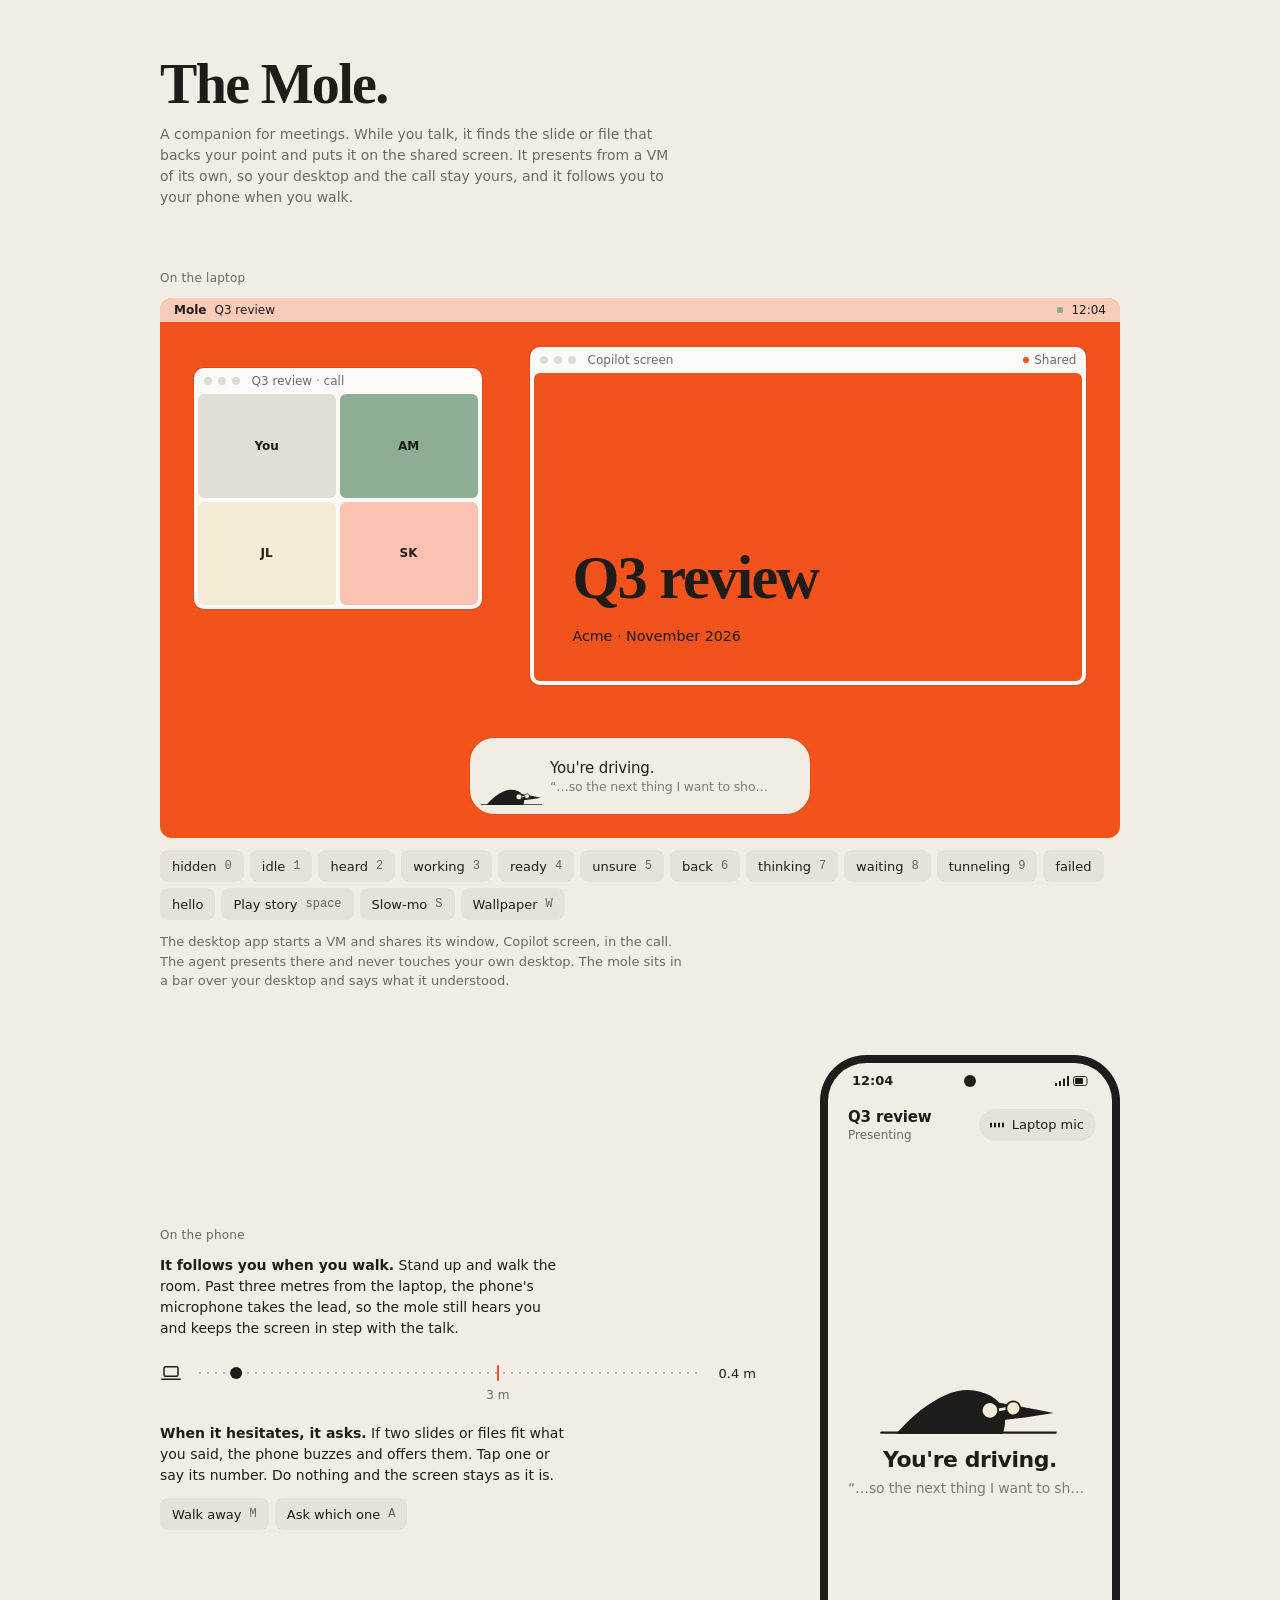
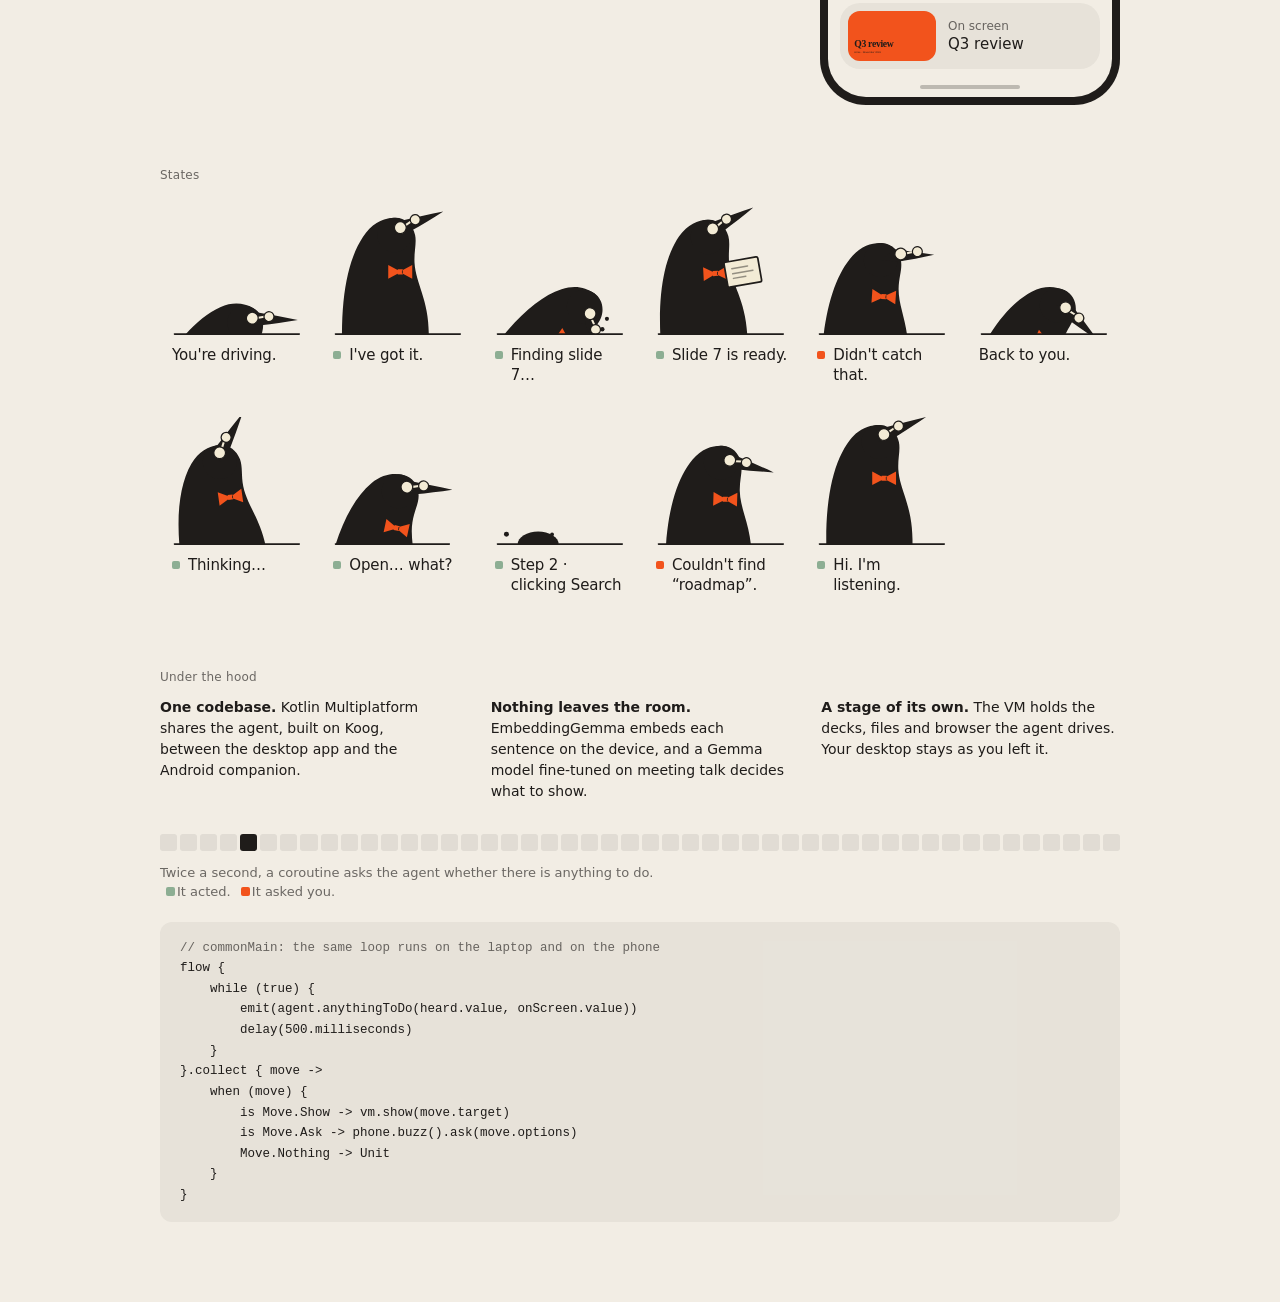
==== mole/index.html @ c8b136fa "Use the mole's own stylesheet from mole.zip unchanged" ====
<!doctype html>
<meta charset="utf-8">
<meta name="viewport" content="width=device-width">
<title>The Mole</title>
<link rel="stylesheet" href="mole.css">
<style>
  :root {
    --ink-lch: 0.229 0.006 56.1; /* --ink from mole.css, for translucent ink */
    --card: oklch(0.985 0.005 82.4);
    --hair: oklch(var(--ink-lch) / .1);
    --fill: oklch(var(--ink-lch) / .05);
    --muted: oklch(var(--ink-lch) / .64);
    --dust: oklch(0.9 0.013 82.4);
    --ember-tint: oklch(0.86 0.07 37.3);
    --sage-tint: oklch(0.917 0.015 136.1);
    --ease-in-out: cubic-bezier(0.77, 0, 0.175, 1);
    --ease-drawer: cubic-bezier(0.32, 0.72, 0, 1);
    --sans: -apple-system, system-ui, sans-serif;
    --serif: ui-serif, "New York", Georgia, serif;
  }
  body { margin: 0; background: var(--paper); color: var(--ink); font: 14px/1.5 var(--sans); -webkit-font-smoothing: antialiased; }
  main { max-width: 960px; margin: 0 auto; padding: 56px 32px 80px; display: grid; gap: 64px; }
  main > * { min-width: 0; }
  h1 { font: 600 56px/1 var(--serif); letter-spacing: -0.03em; margin: 0 0 12px; }
  header p { margin: 0; max-width: 58ch; color: var(--muted); text-wrap: pretty; }
  h2 { font: 500 12px/1 var(--sans); letter-spacing: .02em; color: var(--muted); margin: 0 0 14px; }
  p { text-wrap: pretty; }
  .note { margin: 12px 0 0; max-width: 64ch; font-size: 13px; color: var(--muted); }
  .tnum { font-variant-numeric: tabular-nums; }

  /* -- the laptop ---------------------------------------------------------------------------------------------- */

  .screen { position: relative; aspect-ratio: 16 / 9; border-radius: 12px; overflow: hidden; transition: background-color .3s ease; }
  .screen[data-wall="0"] { background-color: var(--ember); }
  .screen[data-wall="1"] { background-color: var(--ink); }
  .screen[data-wall="2"] { background-color: oklch(1 0 0); box-shadow: inset 0 0 0 1px var(--hair); }
  .screen[data-wall="3"] { background-color: var(--sage-tint); }
  .screen .mole-bar { position: absolute; left: 50%; bottom: 24px; translate: -50% 0; }

  .menubar { position: absolute; inset: 0 0 auto; height: 24px; padding: 0 14px; display: flex; align-items: center; gap: 8px; background: oklch(0.985 0.005 82.4 / .72); font: 500 12px/1 var(--sans); }
  .menubar b { font-weight: 600; }
  .menubar .listening { margin-left: auto; width: 6px; height: 6px; border-radius: 1.5px; background: var(--sage); }

  .win { position: absolute; background: var(--card); border-radius: 10px; overflow: hidden; box-shadow: 0 0 0 1px var(--hair); }
  .win-bar { height: 26px; display: flex; align-items: center; gap: 6px; padding: 0 10px; font: 500 12px/1 var(--sans); color: var(--muted); }
  .win-bar > i { width: 8px; height: 8px; border-radius: 50%; background: oklch(var(--ink-lch) / .14); }
  .win-bar span { margin-left: 6px; }
  .win-bar em { margin-left: auto; font-style: normal; display: inline-flex; align-items: center; gap: 5px; }
  .win-bar em::before { content: ""; width: 6px; height: 6px; border-radius: 50%; background: var(--ember); }
  .call { left: 3.5%; top: 13%; width: 30%; }
  .vm { right: 3.5%; top: 9%; width: 58%; }
  .tiles { display: grid; grid-template-columns: 1fr 1fr; gap: 4px; padding: 0 4px 4px; }
  .tiles span { aspect-ratio: 4 / 3; border-radius: 6px; display: grid; place-items: center; font: 600 12px/1 var(--sans); }
  .tiles span:nth-child(1) { background: var(--dust); }
  .tiles span:nth-child(2) { background: var(--sage); }
  .tiles span:nth-child(3) { background: var(--lens); }
  .tiles span:nth-child(4) { background: var(--ember-tint); }
  .stage { display: grid; margin: 0 4px 4px; border-radius: 6px; overflow: hidden; }

  .controls { display: flex; flex-wrap: wrap; gap: 6px; margin-top: 12px; }
  .controls button { font: 500 13px/1 var(--sans); color: var(--ink); background: var(--fill); border: 0; border-radius: 8px; height: 32px; padding: 0 12px; display: inline-flex; align-items: center; gap: 8px; cursor: pointer; transition: background-color .15s ease, color .15s ease, scale .16s var(--ease-out); }
  .controls button[aria-pressed=true] { background: var(--ink); color: var(--paper); }
  .controls button:active { scale: .97; }
  kbd { font: 500 12px/1 ui-monospace, monospace; opacity: .64; }

  /* -- slides: drawn in container units, so one markup serves the stage and every thumbnail ---------------------- */

  .slide { container-type: inline-size; position: relative; aspect-ratio: 16 / 9; overflow: hidden; background: var(--card); color: var(--ink); grid-area: 1 / 1; transition: opacity calc(200ms * var(--slow)) ease; }
  @starting-style { .slide { opacity: 0; } }
  .slide > * { position: absolute; margin: 0; }
  .slide b { left: 7cqw; top: 15cqw; width: 46cqw; font: 600 5.6cqw/1.08 var(--serif); letter-spacing: -0.03em; }
  .slide small { left: 7cqw; top: 7cqw; font: 500 2.4cqw/1 var(--sans); color: var(--muted); }
  .slide span { left: 7cqw; bottom: 7cqw; font: 500 2.6cqw/1 var(--sans); opacity: .75; }

  .slide[data-slide=cover] { background: var(--ember); }
  .slide[data-slide=cover] span { opacity: 1; }
  .slide[data-slide=cover] b { top: auto; bottom: 13cqw; width: auto; font-size: 11cqw; }
  .bars { right: 7cqw; bottom: 9cqw; width: 34cqw; height: 34cqw; display: flex; align-items: flex-end; gap: 2cqw; }
  .bars i { flex: 1; border-radius: .6cqw .6cqw 0 0; background: var(--ink); }
  .bars i:nth-child(1) { height: 30%; } .bars i:nth-child(2) { height: 42%; } .bars i:nth-child(3) { height: 55%; } .bars i:nth-child(4) { height: 72%; }
  .bars i:nth-child(5) { height: 100%; background: var(--ember); }
  .slide[data-slide=video] { background: var(--ink); color: var(--card); }
  .play { left: 50%; top: 46%; translate: -50% -50%; width: 13cqw; aspect-ratio: 1; border-radius: 50%; background: var(--card); }
  .play::after { content: ""; position: absolute; inset: 32% 28% 32% 38%; background: var(--ink); clip-path: polygon(0 0, 100% 50%, 0 100%); }
  .slide[data-slide=recap] { background: var(--sage-tint); }
  .notes { right: 8cqw; top: 13cqw; width: 37cqw; height: 32cqw; }
  .notes i { position: absolute; width: 17cqw; aspect-ratio: 1; border-radius: .8cqw; }
  .notes i:nth-child(1) { left: 0; top: 5cqw; rotate: -6deg; background: var(--lens); }
  .notes i:nth-child(2) { left: 11cqw; top: 0; rotate: 4deg; background: var(--ember-tint); }
  .notes i:nth-child(3) { left: 20cqw; top: 11cqw; rotate: -2deg; background: var(--card); }
  .slide[data-slide=pdf] { background: var(--dust); }
  .page { left: 50%; top: 8cqw; width: 30cqw; height: 52cqw; translate: -50% 0; border-radius: .6cqw; background:
    linear-gradient(var(--ink) 0 0) 4cqw 5cqw / 13cqw 1.6cqw no-repeat,
    repeating-linear-gradient(oklch(var(--ink-lch) / .18) 0 .8cqw, transparent 0 3cqw) 4cqw 11cqw / 22cqw 38cqw no-repeat,
    var(--card); }
  .photos { inset: 7cqw; display: grid; grid-template-columns: 2fr 1fr; grid-template-rows: 1fr 1fr; gap: 1.6cqw; }
  .photos i { border-radius: 1cqw; }
  .photos i:nth-child(1) { grid-row: span 2; background: var(--sage); }
  .photos i:nth-child(2) { background: var(--ember-tint); }
  .photos i:nth-child(3) { background: var(--lens); }

  /* -- the phone ----------------------------------------------------------------------------------------------- */

  .pocket { display: grid; grid-template-columns: 1fr 300px; gap: 64px; align-items: center; }
  .copy p { margin: 0; max-width: 46ch; }
  .copy b { font-weight: 600; }

  .range { display: grid; grid-template-columns: auto 1fr 5ch; align-items: center; gap: 14px; margin: 20px 0 36px; }
  .range svg { width: 22px; height: 16px; }
  .track { position: relative; height: 28px; background: radial-gradient(circle, oklch(var(--ink-lch) / .28) 1px, transparent 1.5px) 0 50% / 8px 8px repeat-x; }
  .edge { position: absolute; left: 60%; top: 6px; bottom: 6px; width: 2px; border-radius: 1px; background: var(--ember); }
  .edge::after { content: "3 m"; position: absolute; top: 100%; left: 50%; translate: -50% 8px; font: 500 12px/1 var(--sans); color: var(--muted); white-space: nowrap; }
  .walker { position: absolute; inset: 0; transform: translateX(calc(var(--d) * 100%)); transition: transform calc(1400ms * var(--slow)) var(--ease-in-out); }
  .walker i { position: absolute; left: 0; top: 50%; width: 12px; height: 12px; translate: -50% -50%; border-radius: 50%; background: var(--ink); }
  .range output { font: 500 13px/1 var(--sans); font-variant-numeric: tabular-nums; text-align: right; }

  .handset { position: relative; justify-self: center; }
  .phone { position: relative; width: 300px; aspect-ratio: 9 / 19.5; box-sizing: border-box; padding: 8px; border-radius: 46px; background: var(--ink); }
  .screen-in { position: relative; height: 100%; border-radius: 38px; overflow: hidden; background: var(--paper); display: flex; flex-direction: column; }
  .buzz { position: absolute; top: 34%; width: 12px; height: 44px; opacity: 0; pointer-events: none; }
  .buzz::before, .buzz::after { content: ""; position: absolute; border: 2px solid transparent; border-radius: 50%; }
  .buzz::before { inset: 0; } .buzz::after { inset: 9px 0 9px 5px; }
  .buzz.l { left: -28px; } .buzz.l::before, .buzz.l::after { border-left-color: var(--ink); }
  .buzz.r { right: -28px; } .buzz.r::before, .buzz.r::after { border-right-color: var(--ink); }
  .buzz.r::after { inset: 9px 5px 9px 0; }

  .status { flex: none; height: 36px; padding: 0 24px; display: flex; align-items: center; justify-content: space-between; font: 600 13px/1 var(--sans); font-variant-numeric: tabular-nums; }
  .status .cam { position: absolute; left: 50%; top: 12px; width: 12px; height: 12px; translate: -50% 0; border-radius: 50%; background: var(--ink); }
  .status svg { width: 34px; height: 12px; fill: currentColor; }
  .top { flex: none; display: flex; align-items: center; justify-content: space-between; gap: 12px; padding: 8px 16px 8px 20px; }
  .top b { display: block; font: 600 15px/20px var(--sans); letter-spacing: -0.01em; }
  .top small { display: block; font-size: 12px; line-height: 16px; color: var(--muted); }
  .mic { display: flex; align-items: center; gap: 8px; height: 32px; padding: 0 12px 0 11px; border-radius: 16px; background: var(--fill); font: 500 13px/1 var(--sans); transition: background-color calc(200ms * var(--slow)) ease, color calc(200ms * var(--slow)) ease; }
  [data-mic=phone] .mic { background: var(--ink); color: var(--paper); }
  .wave { display: flex; align-items: center; gap: 2px; height: 12px; }
  .wave i { width: 2px; height: 100%; border-radius: 1px; background: currentColor; scale: 1 .4; animation: wave calc(900ms * var(--slow)) ease-in-out infinite alternate; }
  .wave i:nth-child(2) { animation-delay: calc(-300ms * var(--slow)); } .wave i:nth-child(3) { animation-delay: calc(-600ms * var(--slow)); } .wave i:nth-child(4) { animation-delay: calc(-150ms * var(--slow)); }
  @keyframes wave { to { scale: 1 1; } }
  .src { display: grid; }
  .src span { grid-area: 1 / 1; transition: opacity calc(200ms * var(--slow)) ease, filter calc(200ms * var(--slow)) ease, translate calc(220ms * var(--slow)) var(--ease-out); }
  [data-mic=laptop] [data-src=phone], [data-mic=phone] [data-src=laptop] { opacity: 0; filter: blur(2px); translate: 0 4px; }

  .phone .mole-bar { flex: 1; width: auto; height: auto; padding: 0 20px; flex-direction: column; justify-content: center; gap: 12px; background: none; box-shadow: none; border-radius: 0; transition: transform calc(220ms * var(--slow)) var(--ease-out); }
  .phone[data-asking] .mole-bar { transform: translateY(-90px); transition-duration: calc(420ms * var(--slow)); transition-timing-function: var(--ease-drawer); }
  .phone .mole-fig { align-self: center; width: 184px; height: 179px; margin: 0; }
  .phone .mole-text { flex: none; width: 100%; text-align: center; }
  .phone .mole-dot { display: none; }
  .phone .mole-text .mole-words { padding: 0; --wx: 0px; --wy: 0px; }
  .phone .mole-title { font: 600 22px/28px var(--sans); letter-spacing: -0.02em; }
  .phone .mole-heard { height: 20px; margin-top: 4px; font-size: 14px; line-height: 20px; }

  .now { flex: none; display: grid; grid-template-columns: 88px 1fr; gap: 12px; align-items: center; margin: 0 12px 28px; padding: 8px; border-radius: 20px; background: var(--fill); }
  .now > div > small { display: block; font-size: 12px; line-height: 16px; color: var(--muted); }
  .now > div > b { display: block; font: 500 15px/20px var(--sans); white-space: nowrap; overflow: hidden; text-overflow: ellipsis; }
  .thumb { display: grid; border-radius: 12px; overflow: hidden; outline: 1px solid oklch(0 0 0 / .1); outline-offset: -1px; }
  .home { position: absolute; left: 50%; bottom: 8px; width: 100px; height: 4px; translate: -50% 0; border-radius: 2px; background: oklch(var(--ink-lch) / .25); z-index: 1; }

  .pick { position: absolute; left: 8px; right: 8px; bottom: 8px; padding: 16px 12px 12px; border-radius: 30px; background: var(--card); box-shadow: 0 0 0 1px var(--hair); transform: translateY(calc(100% + 16px)); visibility: hidden; transition: transform calc(220ms * var(--slow)) var(--ease-out), visibility 0s calc(220ms * var(--slow)); }
  .pick[data-open] { transform: none; visibility: visible; transition: transform calc(420ms * var(--slow)) var(--ease-drawer), visibility 0s; }
  .pick > small { display: block; margin: 0 8px 8px; font-size: 13px; line-height: 18px; color: var(--muted); }
  .pick ol { list-style: none; margin: 0; padding: 0; display: grid; gap: 2px; }
  .pick li { opacity: 0; translate: 0 6px; transition: opacity calc(200ms * var(--slow)) ease, translate calc(260ms * var(--slow)) var(--ease-out); }
  .pick[data-open] li { opacity: 1; translate: none; transition-delay: calc((90ms + var(--i) * 45ms) * var(--slow)); }
  .pick button { all: unset; box-sizing: border-box; width: 100%; cursor: pointer; border-radius: 16px; transition: background-color calc(150ms * var(--slow)) ease, scale calc(160ms * var(--slow)) var(--ease-out); }
  .pick li button { display: grid; grid-template-columns: 22px 56px minmax(0, 1fr); align-items: center; gap: 10px; padding: 8px; }
  .pick li button > span > * { white-space: nowrap; overflow: hidden; text-overflow: ellipsis; }
  .pick button:active, .pick button[data-picked] { scale: .97; background: oklch(var(--ink-lch) / .07); }
  .pick button:focus-visible { outline: 2px solid var(--ink); outline-offset: -2px; }
  .pick .thumb { border-radius: 6px; }
  .pick li button > span > b { display: block; font: 500 15px/20px var(--sans); }
  .pick em { display: block; font-style: normal; font-size: 12.5px; line-height: 16px; color: var(--muted); }
  .key { width: 22px; height: 22px; border-radius: 6px; display: grid; place-items: center; background: var(--fill); font: 500 12px/1 ui-monospace, monospace; color: var(--muted); }
  .pick .skip { height: 44px; margin-top: 4px; text-align: center; font: 500 14px/44px var(--sans); color: var(--muted); }

  /* -- states and the loop ------------------------------------------------------------------------------------- */

  .sheet { display: grid; grid-template-columns: repeat(auto-fill, minmax(150px, 1fr)); gap: 8px; }
  .sheet button { all: unset; display: grid; padding: 12px; border-radius: 12px; cursor: pointer; transition: background-color .15s ease; }
  .sheet button:focus-visible, .controls button:focus-visible { outline: 2px solid var(--ink); outline-offset: 2px; }
  .sheet .mole-bar { width: auto; height: auto; padding: 0; flex-direction: column; align-items: stretch; gap: 10px; background: none; box-shadow: none; border-radius: 0; }
  .sheet .mole-fig { align-self: flex-start; width: 132px; height: 128px; margin: 0; }
  .sheet .mole-heard { display: none; }
  .sheet .mole-title > span { white-space: normal; }
  .sheet .mole-text .mole-words { --wy: 0px; }
  .sheet .mole-text .mole-dot { translate: none; }

  .hood { display: grid; grid-template-columns: repeat(auto-fit, minmax(220px, 1fr)); gap: 24px 32px; }
  .hood p { margin: 0; }
  .hood b { font-weight: 600; }
  .ticks { display: grid; grid-template-columns: repeat(48, 1fr); gap: 3px; margin-top: 32px; }
  .ticks i, .sw { aspect-ratio: 1; border-radius: 3px; background: oklch(var(--ink-lch) / .08); transition: background-color calc(200ms * var(--slow)) ease; }
  .legend { white-space: nowrap; }
  .sw { display: inline-block; width: 9px; margin: 0 2px 0 6px; border-radius: 2px; }
  .ticks [data-did=acted], .sw[data-did=acted] { background: var(--sage); }
  .ticks [data-did=asked], .sw[data-did=asked] { background: var(--ember); }
  .ticks [data-now] { background: var(--ink); }
  pre { margin: 20px 0 0; padding: 16px 20px; border-radius: 12px; background: var(--fill); font: 12.5px/1.65 ui-monospace, "SF Mono", Menlo, monospace; overflow-x: auto; }
  pre .c { color: var(--muted); }

  @media (hover: hover) and (pointer: fine) {
    .controls button:hover:not([aria-pressed=true]) { background: oklch(var(--ink-lch) / .09); }
    .sheet button:hover, .pick button:hover { background: oklch(var(--ink-lch) / .04); }
  }
  @media (max-width: 760px) {
    .pocket { grid-template-columns: 1fr; gap: 40px; }
    .screen { aspect-ratio: 4 / 5; }
    .call { display: none; }
    .vm { left: 4%; right: 4%; top: 12%; width: auto; }
    .screen .mole-bar { max-width: calc(100% - 24px); }
  }
  @media (prefers-reduced-motion: reduce) {
    .wave i { animation: none; }
    .walker, .pick li, .src span { transition-property: opacity; }
    .pick { transition-property: visibility; }
  }
</style>

<main>
  <header>
    <h1>The Mole.</h1>
    <p>A companion for meetings. While you talk, it finds the slide or file that backs your point and puts it on the shared screen. It presents from a VM of its own, so your desktop and the call stay yours, and it follows you to your phone when you walk.</p>
  </header>

  <section>
    <h2>On the laptop</h2>
    <div class="screen" data-wall="0">
      <div class="menubar"><b>Mole</b><span>Q3 review</span><i class="listening"></i><span class="tnum">12:04</span></div>
      <div class="win call">
        <div class="win-bar"><i></i><i></i><i></i><span>Q3 review · call</span></div>
        <div class="tiles"><span>You</span><span>AM</span><span>JL</span><span>SK</span></div>
      </div>
      <div class="win vm">
        <div class="win-bar"><i></i><i></i><i></i><span>Copilot screen</span><em>Shared</em></div>
        <div class="stage" id="stage"></div>
      </div>
      <div id="live"></div>
    </div>
    <div class="controls" id="controls"></div>
    <p class="note">The desktop app starts a VM and shares its window, Copilot screen, in the call. The agent presents there and never touches your own desktop. The mole sits in a bar over your desktop and says what it understood.</p>
  </section>

  <section class="pocket">
    <div class="copy">
      <h2>On the phone</h2>
      <p><b>It follows you when you walk.</b> Stand up and walk the room. Past three metres from the laptop, the phone's microphone takes the lead, so the mole still hears you and keeps the screen in step with the talk.</p>
      <div class="range" id="range" style="--d: .08">
        <svg viewBox="0 0 22 16" fill="none" stroke="currentColor" stroke-width="1.5" stroke-linejoin="round" stroke-linecap="round" aria-hidden="true"><rect x="4" y="1.75" width="14" height="9.5" rx="1.5"/><path d="M1.75 14.25h18.5"/></svg>
        <div class="track" aria-hidden="true"><i class="edge"></i><div class="walker"><i></i></div></div>
        <output id="dist">0.4 m</output>
      </div>
      <p><b>When it hesitates, it asks.</b> If two slides or files fit what you said, the phone buzzes and offers them. Tap one or say its number. Do nothing and the screen stays as it is.</p>
      <div class="controls" id="pocketControls"></div>
    </div>

    <div class="handset">
      <i class="buzz l"></i><i class="buzz r"></i>
      <div class="phone" id="phone" data-mic="laptop">
        <div class="screen-in">
          <div class="status"><span>12:04</span><i class="cam"></i><svg viewBox="0 0 34 12" aria-hidden="true"><path d="M1 11h2V8H1zM5 11h2V6H5zM9 11h2V3.5H9zM13 11h2V1h-2z"/><rect x="19.5" y="1.5" width="13.5" height="9" rx="2.25" fill="none" stroke="currentColor"/><rect x="21" y="3" width="8" height="6" rx="1"/></svg></div>
          <div class="top">
            <div><b>Q3 review</b><small>Presenting</small></div>
            <div class="mic"><i class="wave"><i></i><i></i><i></i><i></i></i><span class="src"><span data-src="laptop">Laptop mic</span><span data-src="phone">Phone mic</span></span></div>
          </div>
          <div id="pocketMole"></div>
          <div class="now"><div class="thumb" id="nowThumb"></div><div><small>On screen</small><b id="nowName"></b></div></div>
          <div class="pick" id="pick" role="group" aria-labelledby="pickHint" inert>
            <small id="pickHint">Tap one or say its number.</small>
            <ol id="pickList"></ol>
            <button class="skip" id="skip">Keep this screen</button>
          </div>
          <i class="home"></i>
        </div>
      </div>
    </div>
  </section>

  <section>
    <h2>States</h2>
    <div class="sheet" id="sheet"></div>
  </section>

  <section>
    <h2>Under the hood</h2>
    <div class="hood">
      <p><b>One codebase.</b> Kotlin Multiplatform shares the agent, built on Koog, between the desktop app and the Android companion.</p>
      <p><b>Nothing leaves the room.</b> EmbeddingGemma embeds each sentence on the device, and a Gemma model fine-tuned on meeting talk decides what to show.</p>
      <p><b>A stage of its own.</b> The VM holds the decks, files and browser the agent drives. Your desktop stays as you left it.</p>
    </div>
    <div class="ticks" id="ticks" aria-hidden="true"></div>
    <p class="note">Twice a second, a coroutine asks the agent whether there is anything to do. <span class="legend"><i class="sw" data-did="acted"></i>It acted.</span> <span class="legend"><i class="sw" data-did="asked"></i>It asked you.</span></p>
    <pre><code><span class="c">// commonMain: the same loop runs on the laptop and on the phone</span>
flow {
    while (true) {
        emit(agent.anythingToDo(heard.value, onScreen.value))
        delay(500.milliseconds)
    }
}.collect { move ->
    when (move) {
        is Move.Show -> vm.show(move.target)
        is Move.Ask -> phone.buzz().ask(move.options)
        Move.Nothing -> Unit
    }
}</code></pre>
  </section>
</main>

<script src="mole.js"></script>
<script>
  const LINE = "so let's look at the market size";
  const SAMPLES = {
    idle: { heard: "" },
    heard: { title: "I've got it.", heard: LINE },
    working: { title: "Finding slide 7…", heard: LINE },
    ready: { title: "Slide 7 is ready.", heard: LINE },
    unsure: { heard: "open the, um, thing from the offsite" },
    back: { heard: "" },
    thinking: { title: "Thinking…", heard: "show them how the warehouse robot picks" },
    waiting: { title: "Open… what?", heard: "open up, um", timeout: 8000 },
    tunneling: { title: "Step 2 · clicking Search", heard: "search robot grippers on youtube" },
    failed: { title: "Couldn't find “roadmap”.", heard: "pull up the roadmap" },
    hello: { title: "Hi. I'm listening.", heard: "" },
  };
  const KEYS = ["hidden", ...Object.keys(SAMPLES)];
  const SLIDES = {
    cover: { name: "Q3 review", where: "Q3 review · slide 1", html: "<b>Q3 review</b><span>Acme · November 2026</span>" },
    market: { name: "Market size", where: "Q3 review · slide 7", html: "<small>07</small><b>A €4.2B market, growing 18% a year.</b><i class=bars><i></i><i></i><i></i><i></i><i></i></i>" },
    video: { name: "Robot grippers", where: "YouTube", html: "<i class=play></i><span>Robot grippers, in slow motion</span>" },
    recap: { name: "Offsite recap", where: "Q3 review · slide 12", html: "<small>12</small><b>Offsite recap</b><i class=notes><i></i><i></i><i></i></i>" },
    pdf: { name: "Offsite notes.pdf", where: "Documents", html: "<i class=page></i>" },
    photos: { name: "Team photos", where: "Offsite 2026 folder", html: "<i class=photos><i></i><i></i><i></i></i>" },
  };
  const OFFSITE = ["recap", "pdf", "photos"];
  const PICK_MS = 8000; // the phone keeps the choice open this long, then keeps the screen

  for (const [state, words] of Object.entries(SAMPLES)) {
    const pick = Object.assign(document.createElement("button"), { onclick: () => show(state) });
    pick.setAttribute("aria-label", `Show ${state} on the screen`);
    const bar = Mole.create(document.createElement("div"));
    bar.el.setAttribute("aria-hidden", "true");
    bar.set(state, words);
    pick.append(bar.el);
    sheet.append(pick);
  }

  const live = Mole.create(document.querySelector("#live"));
  // The phone mirrors the bar; only the bar announces, so screen readers hear each line once.
  const pocket = Mole.create(document.querySelector("#pocketMole"));
  pocket.el.removeAttribute("role");
  pocket.el.setAttribute("aria-hidden", "true");
  const screen = document.querySelector(".screen");
  const reduce = matchMedia("(prefers-reduced-motion: reduce)");
  let run = 0, slow = 1, pickTimer = 0;
  const wait = ms => new Promise(r => setTimeout(r, ms * slow));

  // The app on the phone never hides: when the bar dives away, the phone's mole goes back to listening.
  function set(state, words = {}) {
    live.set(state, words);
    pocket.set(state === "hidden" ? "idle" : state, state === "hidden" ? { heard: "" } : words);
  }

  function put(box, id) {
    const next = Object.assign(document.createElement("div"), { className: "slide", innerHTML: SLIDES[id].html });
    next.dataset.slide = id;
    const old = [...box.children];
    box.append(next);
    setTimeout(() => old.forEach(o => o.remove()), 200 * slow);
  }

  function onScreen(id) {
    put(stage, id);
    put(nowThumb, id);
    nowName.textContent = SLIDES[id].name;
  }

  function walk(far) {
    phone.dataset.mic = far ? "phone" : "laptop";
    range.style.setProperty("--d", far ? 0.84 : 0.08);
    dist.textContent = far ? "4.2 m" : "0.4 m";
    walkButton.setAttribute("aria-pressed", far);
  }

  function buzz() {
    if (navigator.userActivation?.hasBeenActive) navigator.vibrate?.([12, 60, 12]);
    if (!reduce.matches) {
      phone.animate(["none", "translateX(-1.5px)", "translateX(1.5px)", "translateX(-1px)", "translateX(1px)", "none"].map(transform => ({ transform })), { duration: 280 * slow });
    }
    for (const mark of document.querySelectorAll(".buzz")) {
      mark.animate([{ opacity: 0 }, { opacity: 1, offset: 0.25 }, { opacity: 0 }], { duration: 640 * slow, easing: "ease-out" });
    }
  }

  function ask(ids) {
    pickList.innerHTML = ids.map((id, i) =>
      `<li style="--i: ${i}"><button data-id="${id}"><span class="key">${i + 1}</span><span class="thumb"></span><span><b>${SLIDES[id].name}</b><em>${SLIDES[id].where}</em></span></button></li>`).join("");
    for (const b of pickList.querySelectorAll("button")) {
      put(b.querySelector(".thumb"), b.dataset.id);
      b.onclick = () => { run++; choose(b.dataset.id); };
    }
    pick.inert = false;
    pick.toggleAttribute("data-open", true);
    phone.toggleAttribute("data-asking", true);
    set("waiting", { title: "Which one?", timeout: PICK_MS });
    buzz();
    clearTimeout(pickTimer);
    pickTimer = setTimeout(() => choose(null), PICK_MS * slow);
  }

  function closePick() {
    clearTimeout(pickTimer);
    if (pick.contains(document.activeElement)) askButton.focus();
    pick.removeAttribute("data-open");
    phone.removeAttribute("data-asking");
    pick.inert = true;
  }

  function choose(id) {
    if (!pick.hasAttribute("data-open")) return;
    closePick();
    if (id) {
      onScreen(id);
      set("ready", { title: `${SLIDES[id].name} is up.` });
    } else set("back", { heard: "" });
  }
  skip.onclick = () => { run++; choose(null); };

  function show(state) {
    run++;
    closePick();
    set(state, SAMPLES[state]);
  }

  async function story() {
    const id = ++run;
    const step = async (fn, ms) => { if (id !== run) throw 0; fn(); await wait(ms); };
    const beat = (state, words, ms) => step(() => set(state, words), ms);
    const stream = async (state, text) => {
      const words = text.split(" ");
      for (let i = 1; i <= words.length; i++) await beat(state, { heard: words.slice(0, i).join(" ") }, 140);
    };
    try {
      await step(() => { closePick(); walk(false); onScreen("cover"); }, 0);
      await beat("idle", { heard: "" }, 500);
      await stream("idle", "okay so the next thing I want to show you is the market size");
      await beat("heard", { title: "I've got it." }, 1000);
      await beat("working", { title: "Finding slide 7…" }, 2200);
      await step(() => onScreen("market"), 0);
      await beat("ready", { title: "Slide 7 is ready." }, 1700);
      await beat("back", { heard: "" }, 1300);
      await beat("hidden", {}, 1500);
      await beat("idle", { heard: "" }, 400);
      await beat("thinking", { heard: "show them how the warehouse robot picks" }, 1400);
      await beat("tunneling", { title: "Step 1 · opening YouTube" }, 1500);
      await beat("tunneling", { title: "Step 2 · clicking Search" }, 1500);
      await step(() => onScreen("video"), 0);
      await beat("ready", { title: "It's on screen." }, 1500);
      await beat("back", { heard: "" }, 1300);
      await beat("hidden", {}, 1200);
      await step(() => walk(true), 1500);
      await beat("hello", { title: "On your phone now." }, 1800);
      await beat("idle", { heard: "" }, 400);
      await stream("idle", "and can you open the, um, thing from the offsite");
      await beat("thinking", {}, 1100);
      await step(() => ask(OFFSITE), 2200);
      await step(() => { pickList.querySelector("button").dataset.picked = ""; }, 450);
      await step(() => choose(OFFSITE[0]), 1800);
      await beat("back", { heard: "" }, 1300);
      await beat("hidden", {}, 1200);
      await step(() => walk(false), 0);
    } catch {}
  }

  function toggleSlow() {
    slow = slow === 1 ? 5 : 1;
    document.documentElement.style.setProperty("--slow", slow);
    Mole.speed = slow === 1 ? 1 : 0.2;
    slowButton.setAttribute("aria-pressed", slow > 1);
  }
  const nextWall = () => (screen.dataset.wall = (+screen.dataset.wall + 1) % 4);

  const button = (row, label, key, onclick) => {
    const b = Object.assign(document.createElement("button"), { onclick });
    b.append(label);
    if (key) b.append(Object.assign(document.createElement("kbd"), { textContent: key }));
    row.append(b);
    return b;
  };
  KEYS.forEach((state, i) => button(controls, state, i < 10 ? `${i}` : "", () => show(state)));
  button(controls, "Play story", "space", story);
  const slowButton = button(controls, "Slow-mo", "S", toggleSlow);
  button(controls, "Wallpaper", "W", nextWall);
  const walkButton = button(pocketControls, "Walk away", "M", () => { run++; walk(phone.dataset.mic === "laptop"); });
  const askButton = button(pocketControls, "Ask which one", "A", () => { run++; ask(OFFSITE); });

  addEventListener("keydown", e => {
    if (e.metaKey || e.ctrlKey || e.altKey) return;
    const open = pick.hasAttribute("data-open"), choice = pickList.querySelectorAll("button")[e.key - 1];
    if (open && choice) { run++; choose(choice.dataset.id); }
    else if (open && e.key === "Escape") { run++; choose(null); }
    else if (KEYS[e.key]) show(KEYS[e.key]);
    else if (e.key === " ") { e.preventDefault(); story(); }
    else if (e.key === "s") toggleSlow();
    else if (e.key === "w") nextWall();
    else if (e.key === "m") walkButton.click();
    else if (e.key === "a") askButton.click();
  });

  // The loop strip: a cursor sweeps the cells, and each cell keeps what the agent answered at that tick.
  for (let i = 0; i < 48; i++) ticks.append(document.createElement("i"));
  const ACTED = new Set(["heard", "working", "tunneling", "ready"]), ASKED = new Set(["waiting", "unsure"]);
  let tick = 0;
  (function loop() {
    const state = live.el.dataset.state, cell = ticks.children[tick++ % 48];
    ticks.querySelector("[data-now]")?.removeAttribute("data-now");
    cell.dataset.did = ACTED.has(state) ? "acted" : ASKED.has(state) ? "asked" : "";
    cell.dataset.now = "";
    setTimeout(loop, 500 * slow);
  })();

  set("idle", { heard: "" });
  onScreen("cover");
  story();
</script>
---- mole/mole.css ----
/* The Mole: a paper cut-out puppet in the overlay bar. mole.js moves the puppet through SVG transform attributes, which
   any CSS transform on its groups would override, so this file only colours it. */
:root {
  --paper: #f2ede4;
  --ink: #1f1c1a;
  --ember: #f2531c;
  --lens: #f3ebd5;
  --sage: #8dae93;
  --ease-out: cubic-bezier(0.23, 1, 0.32, 1);
  --slow: 1;
}

.mole-bar {
  display: flex;
  align-items: center;
  gap: 6px;
  width: 340px;
  height: 76px;
  box-sizing: border-box;
  padding: 0 22px 0 10px;
  border-radius: 24px;
  background: var(--paper);
  color: var(--ink);
  box-shadow: 0 0 0 1px rgb(31 28 26 / .1);
  font: 500 15px/20px -apple-system, BlinkMacSystemFont, "Inter", system-ui, sans-serif;
  letter-spacing: -0.01em;
  -webkit-font-smoothing: antialiased;
  transform-origin: 50% 100%;
  transition: opacity calc(180ms * var(--slow)) var(--ease-out), transform calc(260ms * var(--slow)) var(--ease-out);
}
.mole-bar[data-state=hidden] {
  opacity: 0;
  transform: translateY(10px) scale(.96);
  transition-delay: calc(180ms * var(--slow));
  pointer-events: none;
}

/* -- the puppet ------------------------------------------------------------------------------------------------ */

.mole-fig { flex: none; align-self: flex-end; width: 64px; height: 62px; margin-bottom: 9px; overflow: hidden; }
.mole-fig .m-ink { fill: var(--ink); }
.m-tie { fill: var(--ember); }
.m-lens { fill: var(--lens); stroke: var(--ink); stroke-width: 1.1; }
.m-bridge { stroke: var(--lens); stroke-width: 1.8; stroke-linecap: round; }
.m-ground { stroke: var(--ink); stroke-width: 1.4; stroke-linecap: round; }
.m-card rect { fill: var(--lens); stroke: var(--ink); stroke-width: 1.5; }
.m-card path { fill: none; stroke: var(--ink); stroke-width: 1.3; stroke-linecap: round; opacity: .45; }

/* -- the words ------------------------------------------------------------------------------------------------- */

.mole-text { position: relative; flex: 1; min-width: 0; }
.mole-dot {
  position: absolute;
  left: 0;
  top: 6px;
  width: 8px;
  height: 8px;
  border-radius: 2px;
  background: var(--sage);
  transition: opacity calc(160ms * var(--slow)) var(--ease-out), transform calc(220ms * var(--slow)) var(--ease-out),
    background-color calc(200ms * var(--slow)) ease, translate calc(260ms * var(--slow)) var(--ease-out);
}
[data-state=idle] .mole-dot, [data-state=back] .mole-dot { opacity: 0; transform: scale(.4); }
[data-state=unsure] .mole-dot, [data-state=failed] .mole-dot { background: var(--ember); }
[data-state=working] .mole-dot, [data-state=thinking] .mole-dot, [data-state=tunneling] .mole-dot { animation: mole-pulse calc(1s * var(--slow)) ease-in-out infinite; }
@keyframes mole-pulse { 50% { opacity: .35; } }

.mole-words {
  --wx: 0px;
  --wy: 0px;
  padding-left: 16px;
  transform: translate(var(--wx), var(--wy));
  transition: transform calc(260ms * var(--slow)) var(--ease-out);
}
[data-state=idle] .mole-words, [data-state=back] .mole-words { --wx: -16px; }
.mole-text[data-one-line] .mole-words { --wy: 8.5px; }
.mole-text[data-one-line] .mole-dot { translate: 0 8.5px; }

.mole-title { display: grid; }
.mole-title > span { grid-area: 1 / 1; white-space: nowrap; overflow: hidden; text-overflow: ellipsis; }
.mole-heard {
  height: 16px;
  margin-top: 1px;
  font-size: 12.5px;
  line-height: 16px;
  color: rgb(31 28 26 / .55);
  white-space: nowrap;
  overflow: hidden;
  text-overflow: ellipsis;
  transition: opacity calc(200ms * var(--slow)) var(--ease-out);
}
.mole-text[data-one-line] .mole-heard { opacity: 0; }
.mole-heard::before { content: "\201C"; }
.mole-heard::after { content: "\201D"; }

@media (prefers-reduced-motion: reduce) {
  .mole-bar, .mole-words, .mole-dot { transition-property: opacity !important; }
}
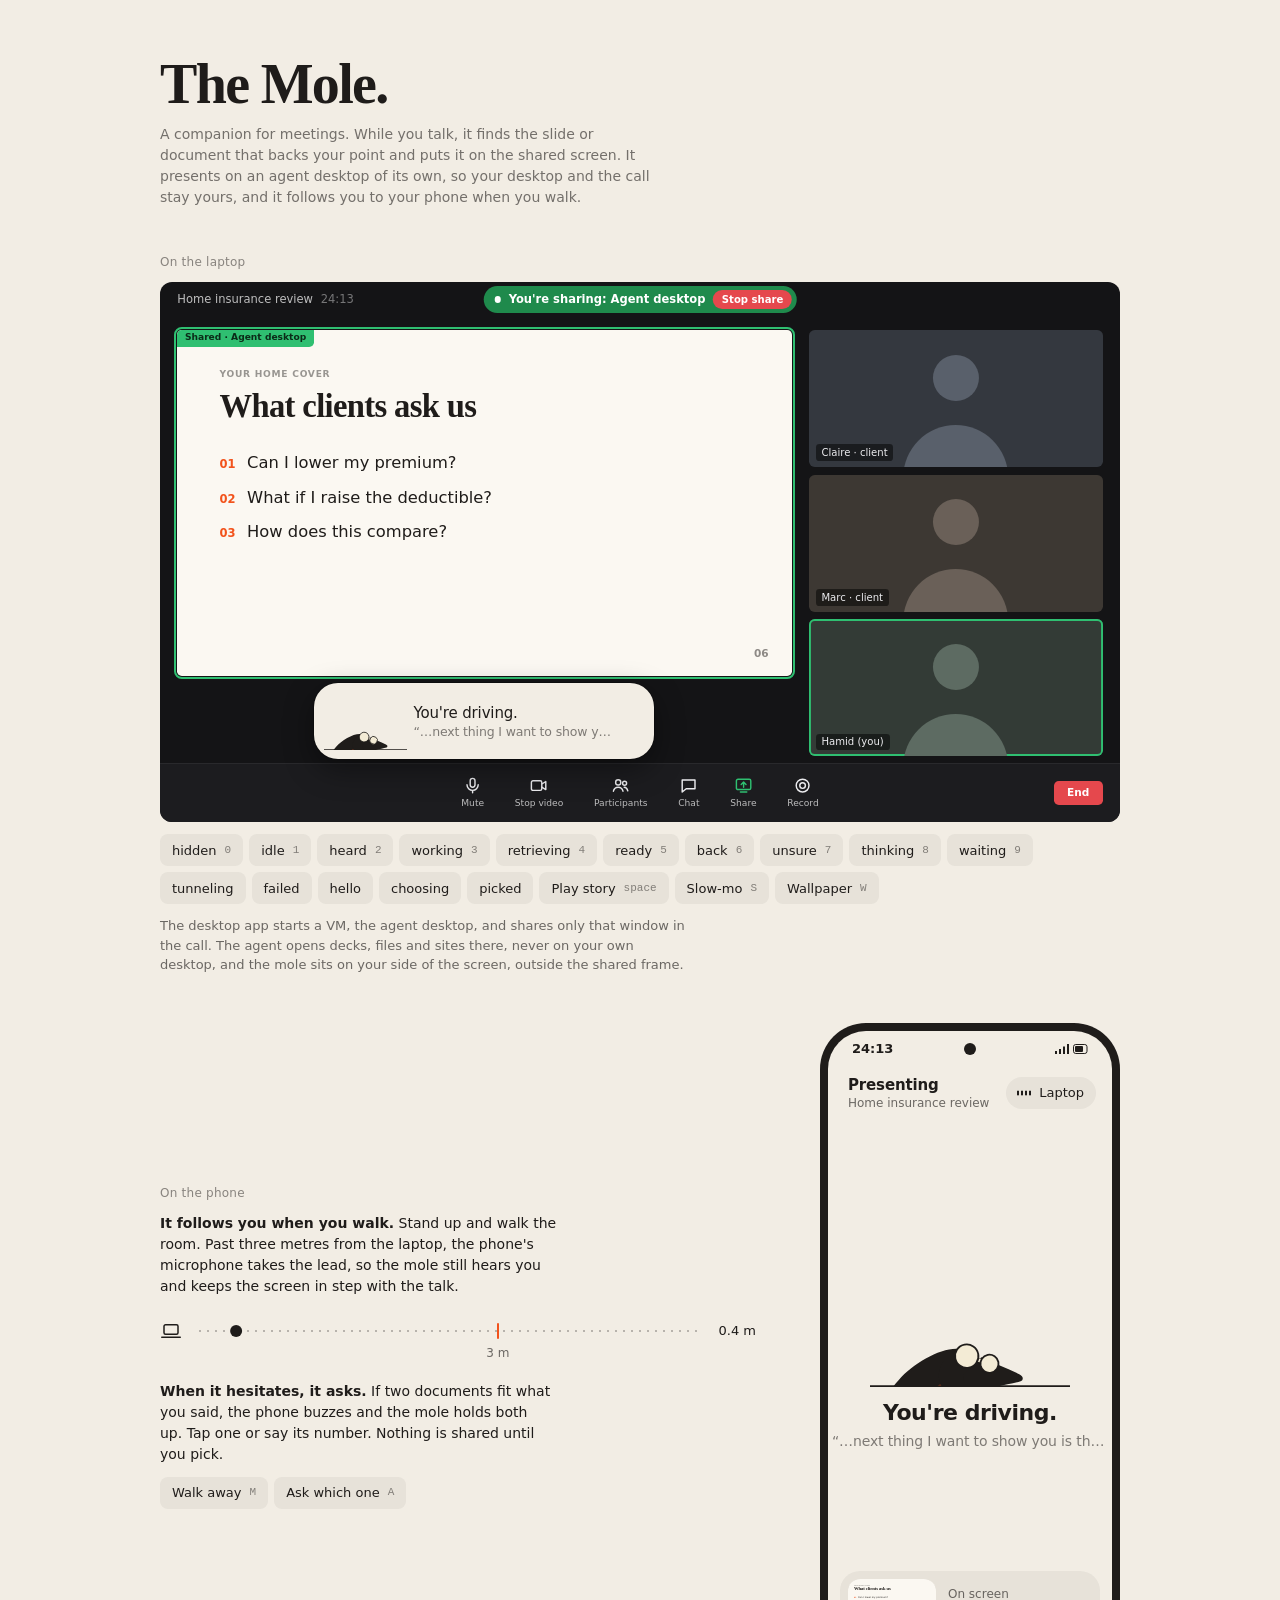
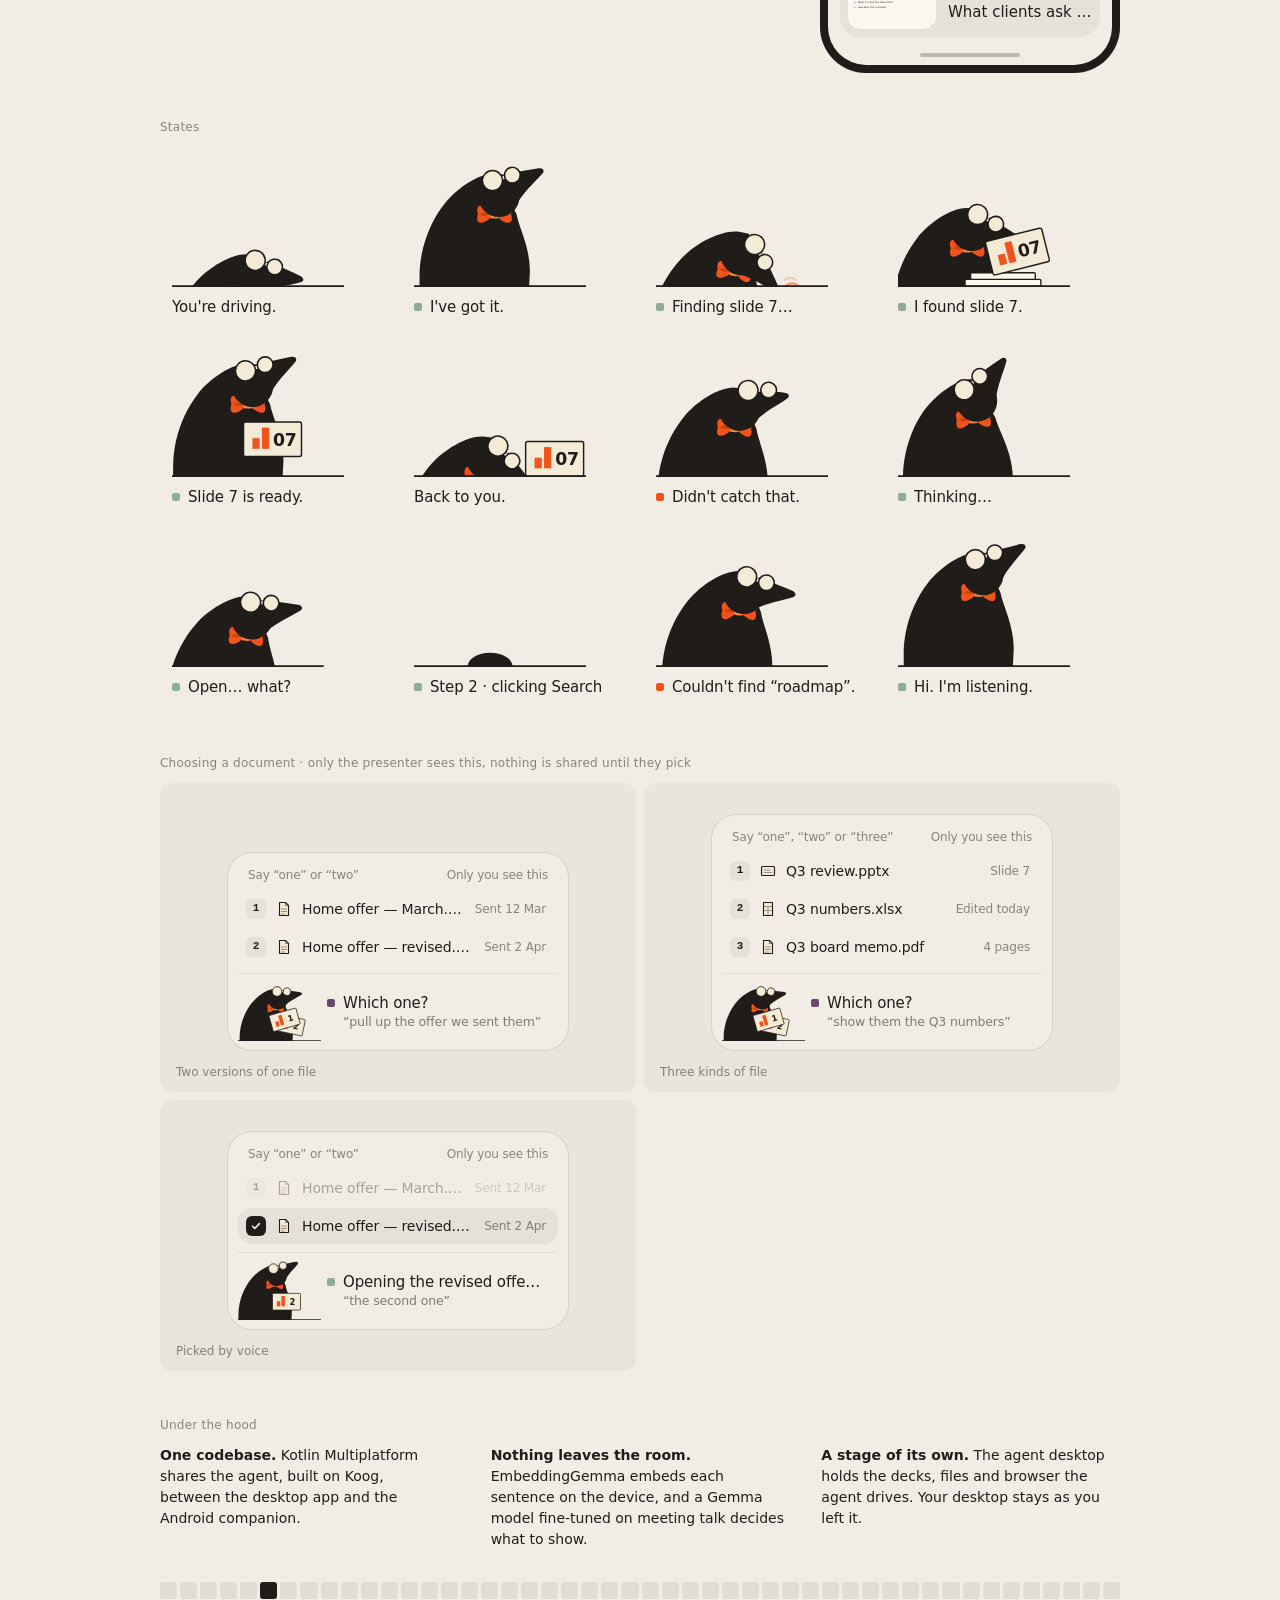
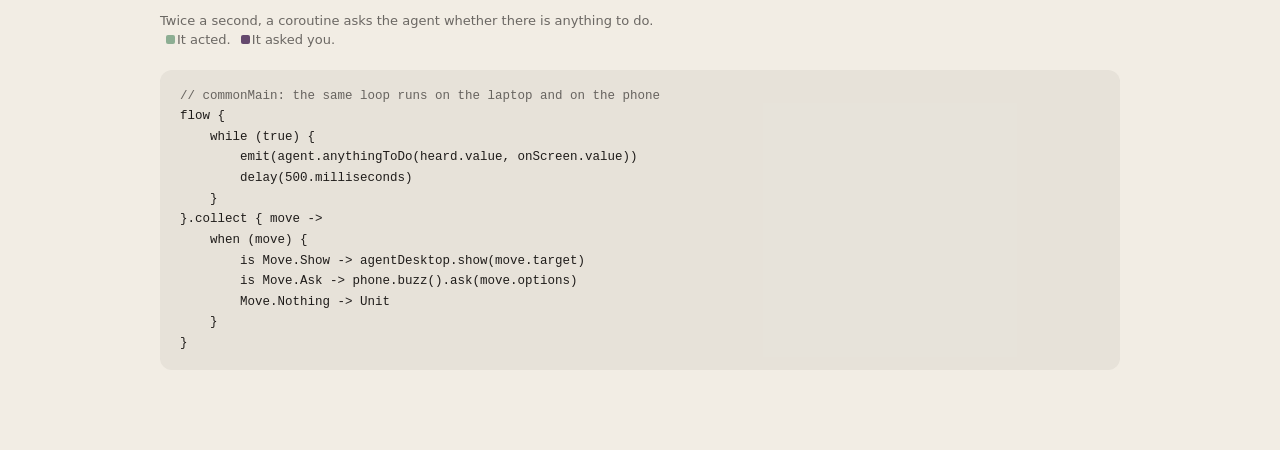
==== commit dfc05178: "Use the new mole designs from Downloads, slides deck included, and rebuild the phone companion on th" ====
--- a/mole/index.html
+++ b/mole/index.html
@@ -6,100 +6,93 @@
 <style>
   :root {
     --ink-lch: 0.229 0.006 56.1; /* --ink from mole.css, for translucent ink */
-    --card: oklch(0.985 0.005 82.4);
-    --hair: oklch(var(--ink-lch) / .1);
     --fill: oklch(var(--ink-lch) / .05);
     --muted: oklch(var(--ink-lch) / .64);
-    --dust: oklch(0.9 0.013 82.4);
-    --ember-tint: oklch(0.86 0.07 37.3);
-    --sage-tint: oklch(0.917 0.015 136.1);
     --ease-in-out: cubic-bezier(0.77, 0, 0.175, 1);
-    --ease-drawer: cubic-bezier(0.32, 0.72, 0, 1);
     --sans: -apple-system, system-ui, sans-serif;
-    --serif: ui-serif, "New York", Georgia, serif;
-  }
-  body { margin: 0; background: var(--paper); color: var(--ink); font: 14px/1.5 var(--sans); -webkit-font-smoothing: antialiased; }
-  main { max-width: 960px; margin: 0 auto; padding: 56px 32px 80px; display: grid; gap: 64px; }
+  }
+  body { margin: 0; background: var(--paper); color: var(--ink); font: 14px/1.5 -apple-system, system-ui, sans-serif; -webkit-font-smoothing: antialiased; }
+  main { max-width: 960px; margin: 0 auto; padding: 56px 32px 80px; display: grid; gap: 48px; }
   main > * { min-width: 0; }
-  h1 { font: 600 56px/1 var(--serif); letter-spacing: -0.03em; margin: 0 0 12px; }
-  header p { margin: 0; max-width: 58ch; color: var(--muted); text-wrap: pretty; }
-  h2 { font: 500 12px/1 var(--sans); letter-spacing: .02em; color: var(--muted); margin: 0 0 14px; }
+  h1 { font: 600 56px/1 ui-serif, "New York", Georgia, serif; letter-spacing: -0.03em; margin: 0 0 12px; }
+  header p { margin: 0; max-width: 56ch; color: rgb(31 28 26 / .6); text-wrap: pretty; }
+  h2 { font: 500 12px/1 -apple-system, system-ui, sans-serif; letter-spacing: .02em; color: rgb(31 28 26 / .5); margin: 0 0 14px; }
   p { text-wrap: pretty; }
   .note { margin: 12px 0 0; max-width: 64ch; font-size: 13px; color: var(--muted); }
-  .tnum { font-variant-numeric: tabular-nums; }
-
-  /* -- the laptop ---------------------------------------------------------------------------------------------- */
-
-  .screen { position: relative; aspect-ratio: 16 / 9; border-radius: 12px; overflow: hidden; transition: background-color .3s ease; }
-  .screen[data-wall="0"] { background-color: var(--ember); }
-  .screen[data-wall="1"] { background-color: var(--ink); }
-  .screen[data-wall="2"] { background-color: oklch(1 0 0); box-shadow: inset 0 0 0 1px var(--hair); }
-  .screen[data-wall="3"] { background-color: var(--sage-tint); }
+
+  .screen { position: relative; aspect-ratio: 16 / 9; border-radius: 12px; overflow: hidden; container-type: inline-size; transition: background-color .3s ease; }
+  .screen[data-wall="0"] { background-color: #141416; }
+  .screen[data-wall="1"] { background-color: #f2531c; }
+  .screen[data-wall="2"] { background-color: #1f1c1a; }
+  .screen[data-wall="3"] { background-color: #ffffff; box-shadow: inset 0 0 0 1px rgb(31 28 26 / .1); }
+  .screen[data-wall="4"] { background-color: #dfe6dc; }
   .screen .mole-bar { position: absolute; left: 50%; bottom: 24px; translate: -50% 0; }
-
-  .menubar { position: absolute; inset: 0 0 auto; height: 24px; padding: 0 14px; display: flex; align-items: center; gap: 8px; background: oklch(0.985 0.005 82.4 / .72); font: 500 12px/1 var(--sans); }
-  .menubar b { font-weight: 600; }
-  .menubar .listening { margin-left: auto; width: 6px; height: 6px; border-radius: 1.5px; background: var(--sage); }
-
-  .win { position: absolute; background: var(--card); border-radius: 10px; overflow: hidden; box-shadow: 0 0 0 1px var(--hair); }
-  .win-bar { height: 26px; display: flex; align-items: center; gap: 6px; padding: 0 10px; font: 500 12px/1 var(--sans); color: var(--muted); }
-  .win-bar > i { width: 8px; height: 8px; border-radius: 50%; background: oklch(var(--ink-lch) / .14); }
-  .win-bar span { margin-left: 6px; }
-  .win-bar em { margin-left: auto; font-style: normal; display: inline-flex; align-items: center; gap: 5px; }
-  .win-bar em::before { content: ""; width: 6px; height: 6px; border-radius: 50%; background: var(--ember); }
-  .call { left: 3.5%; top: 13%; width: 30%; }
-  .vm { right: 3.5%; top: 9%; width: 58%; }
-  .tiles { display: grid; grid-template-columns: 1fr 1fr; gap: 4px; padding: 0 4px 4px; }
-  .tiles span { aspect-ratio: 4 / 3; border-radius: 6px; display: grid; place-items: center; font: 600 12px/1 var(--sans); }
-  .tiles span:nth-child(1) { background: var(--dust); }
-  .tiles span:nth-child(2) { background: var(--sage); }
-  .tiles span:nth-child(3) { background: var(--lens); }
-  .tiles span:nth-child(4) { background: var(--ember-tint); }
-  .stage { display: grid; margin: 0 4px 4px; border-radius: 6px; overflow: hidden; }
+  /* In the meeting the bar sits on the presenter's side: under the shared frame, never inside it. */
+  .screen[data-wall="0"] .mole-bar { left: 33.8cqw; bottom: calc(6cqw + 5px); box-shadow: 0 0 0 1px rgb(0 0 0 / .25), 0 10px 30px rgb(0 0 0 / .4); }
+
+  /* -- the meeting mock: everything in cqw, so it scales with the screen (laid out at 896px wide) -------------------- */
+  .meeting { display: none; position: absolute; inset: 0; color: #ececef; font: 1.2cqw/1.3 -apple-system, system-ui, sans-serif; }
+  .screen[data-wall="0"] .meeting { display: block; }
+  .z-top { position: absolute; inset: 0 0 auto; height: 3.6cqw; display: flex; align-items: center; padding: 0 1.8cqw; color: rgb(255 255 255 / .72); }
+  .z-top b { font-weight: 500; color: rgb(255 255 255 / .42); margin-left: .8cqw; font-variant-numeric: tabular-nums; }
+  .z-sharing { position: absolute; left: 50%; translate: -50% 0; display: flex; align-items: center; gap: .8cqw; padding: .4cqw .45cqw .4cqw 1.1cqw; border-radius: 99px; background: #1f8a4c; color: #fff; font-weight: 600; white-space: nowrap; }
+  .z-sharing i { width: .7cqw; height: .7cqw; border-radius: 50%; background: #fff; }
+  .z-sharing span { padding: .3cqw .9cqw; border-radius: 99px; background: #e5484d; font-size: 1.05cqw; }
+
+  .z-stage { position: absolute; left: 1.8cqw; top: 5cqw; width: 64cqw; height: 36cqw; border-radius: .5cqw; overflow: hidden; background: #fbf8f2; outline: .22cqw solid #2fbf71; outline-offset: .2cqw; }
+  .z-tag { position: absolute; z-index: 1; left: 0; top: 0; padding: .25cqw .8cqw; border-bottom-right-radius: .5cqw; background: #2fbf71; color: #0b2b18; font: 600 .95cqw/1.3 -apple-system, system-ui, sans-serif; }
+  .z-slide { position: absolute; inset: 0; opacity: 0; transition: opacity .35s ease; color: var(--ink); }
+  .screen[data-slide=slide6] .z-slide[data-name=slide6], .screen[data-slide=slide7] .z-slide[data-name=slide7],
+  .screen[data-slide=offer] .z-slide[data-name=offer], .screen[data-slide=video] .z-slide[data-name=video] { opacity: 1; }
+
+  .z-deck { padding: 4.2cqw 4.4cqw; box-sizing: border-box; display: flex; flex-direction: column; }
+  .z-kicker { font: 600 .95cqw/1 -apple-system, system-ui, sans-serif; letter-spacing: .08em; text-transform: uppercase; color: rgb(31 28 26 / .45); }
+  .z-deck h3 { font: 600 3.4cqw/1.05 ui-serif, "New York", Georgia, serif; letter-spacing: -0.02em; margin: 1cqw 0 0; }
+  .z-page { position: absolute; right: 2.4cqw; bottom: 1.8cqw; font: 700 1.1cqw/1 -apple-system, system-ui, sans-serif; color: rgb(31 28 26 / .5); }
+  .z-points { list-style: none; margin: 3cqw 0 0; padding: 0; display: grid; gap: 1.4cqw; font-size: 1.7cqw; }
+  .z-points b { color: #f2531c; margin-right: 1.2cqw; font-size: 1.2cqw; }
+  .z-chart { margin-top: auto; height: 17cqw; display: flex; align-items: flex-end; gap: 2.4cqw; padding-left: .4cqw; border-bottom: .12cqw solid rgb(31 28 26 / .3); }
+  .z-chart i { width: 6.5cqw; background: rgb(31 28 26 / .16); position: relative; border-radius: .2cqw .2cqw 0 0; }
+  .z-chart i:last-child { background: #f2531c; }
+  .z-chart i::after { content: attr(data-year); position: absolute; left: 0; right: 0; top: 100%; margin-top: .6cqw; text-align: center; font: 500 .95cqw/1 -apple-system, system-ui, sans-serif; color: rgb(31 28 26 / .5); }
+
+  .z-pdf { background: #e7e4df; }
+  .z-pdf header { display: flex; justify-content: space-between; padding: .7cqw 1.6cqw .7cqw 11.5cqw; background: #f7f6f3; border-bottom: 1px solid rgb(31 28 26 / .1); font-size: 1cqw; color: rgb(31 28 26 / .6); }
+  .z-sheet { position: absolute; left: 50%; translate: -50% 0; top: 4.4cqw; width: 30cqw; height: 40cqw; padding: 2.6cqw 2.8cqw; box-sizing: border-box; background: #fff; box-shadow: 0 .3cqw 1.2cqw rgb(0 0 0 / .12); }
+  .z-sheet h4 { font: 600 1.9cqw/1.1 ui-serif, "New York", Georgia, serif; margin: 0; }
+  .z-sheet p { margin: .5cqw 0 2cqw; font-size: .95cqw; color: rgb(31 28 26 / .5); }
+  .z-row { display: flex; justify-content: space-between; align-items: center; padding: .9cqw 0; border-top: 1px solid rgb(31 28 26 / .08); font-size: 1cqw; }
+  .z-row i { width: 7cqw; height: .8cqw; border-radius: .4cqw; background: rgb(31 28 26 / .12); }
+  .z-row.z-hot i { background: #f2531c; }
+
+  .z-video { background: #0e0e10; color: #fff; }
+  .z-video h5 { position: absolute; left: 2cqw; top: 2.4cqw; margin: 0; font: 600 1.4cqw/1 -apple-system, system-ui, sans-serif; }
+  .z-video .z-play { position: absolute; left: 50%; top: 50%; translate: -50% -50%; width: 6cqw; height: 6cqw; border-radius: 50%; background: rgb(255 255 255 / .14); display: grid; place-items: center; }
+  .z-video .z-play::after { content: ""; margin-left: .5cqw; border-left: 1.8cqw solid #fff; border-top: 1.1cqw solid transparent; border-bottom: 1.1cqw solid transparent; }
+  .z-video .z-progress { position: absolute; left: 2cqw; right: 2cqw; bottom: 2cqw; height: .35cqw; border-radius: 1cqw; background: rgb(255 255 255 / .2); }
+  .z-video .z-progress::before { content: ""; position: absolute; inset: 0 65% 0 0; border-radius: inherit; background: #f2531c; }
+
+  .z-people { position: absolute; left: 67.6cqw; top: 5cqw; width: 30.6cqw; height: 44.4cqw; display: grid; grid-template-rows: repeat(3, 1fr); gap: .8cqw; }
+  .z-tile { position: relative; overflow: hidden; border-radius: .6cqw; background: var(--bg); }
+  .z-tile::before { content: ""; position: absolute; left: 50%; top: 18%; translate: -50% 0; width: 4.8cqw; height: 4.8cqw; border-radius: 50%; background: var(--fg); }
+  .z-tile::after { content: ""; position: absolute; left: 50%; bottom: -2.6cqw; translate: -50% 0; width: 11cqw; height: 7cqw; border-radius: 5.5cqw 5.5cqw 0 0; background: var(--fg); }
+  .z-tile span { position: absolute; z-index: 1; left: .7cqw; bottom: .6cqw; padding: .2cqw .6cqw; border-radius: .35cqw; background: rgb(0 0 0 / .5); font-size: 1.05cqw; }
+  .z-tile.z-talking { box-shadow: inset 0 0 0 .2cqw #2fbf71; }
+
+  .z-tools { position: absolute; inset: auto 0 0; height: 6cqw; display: flex; align-items: center; justify-content: center; gap: 3.2cqw; background: #1c1c1f; border-top: 1px solid rgb(255 255 255 / .06); }
+  .z-tools > span { display: grid; justify-items: center; gap: .3cqw; font-size: .95cqw; color: rgb(255 255 255 / .7); }
+  .z-tools svg { width: 2cqw; height: 2cqw; fill: none; stroke: currentColor; stroke-width: 1.8; stroke-linecap: round; stroke-linejoin: round; color: #ececef; }
+  .z-tools .z-green svg { color: #2fbf71; }
+  .z-tools .z-end { position: absolute; right: 1.8cqw; padding: .55cqw 1.4cqw; border-radius: .5cqw; background: #e5484d; color: #fff; font-weight: 600; font-size: 1.1cqw; }
 
   .controls { display: flex; flex-wrap: wrap; gap: 6px; margin-top: 12px; }
-  .controls button { font: 500 13px/1 var(--sans); color: var(--ink); background: var(--fill); border: 0; border-radius: 8px; height: 32px; padding: 0 12px; display: inline-flex; align-items: center; gap: 8px; cursor: pointer; transition: background-color .15s ease, color .15s ease, scale .16s var(--ease-out); }
+  .controls button { font: 500 13px/1 -apple-system, system-ui, sans-serif; color: var(--ink); background: rgb(31 28 26 / .05); border: 0; border-radius: 8px; height: 32px; padding: 0 12px; display: inline-flex; align-items: center; gap: 8px; cursor: pointer; transition: background-color .15s ease, color .15s ease, scale .16s var(--ease-out); }
   .controls button[aria-pressed=true] { background: var(--ink); color: var(--paper); }
   .controls button:active { scale: .97; }
-  kbd { font: 500 12px/1 ui-monospace, monospace; opacity: .64; }
-
-  /* -- slides: drawn in container units, so one markup serves the stage and every thumbnail ---------------------- */
-
-  .slide { container-type: inline-size; position: relative; aspect-ratio: 16 / 9; overflow: hidden; background: var(--card); color: var(--ink); grid-area: 1 / 1; transition: opacity calc(200ms * var(--slow)) ease; }
-  @starting-style { .slide { opacity: 0; } }
-  .slide > * { position: absolute; margin: 0; }
-  .slide b { left: 7cqw; top: 15cqw; width: 46cqw; font: 600 5.6cqw/1.08 var(--serif); letter-spacing: -0.03em; }
-  .slide small { left: 7cqw; top: 7cqw; font: 500 2.4cqw/1 var(--sans); color: var(--muted); }
-  .slide span { left: 7cqw; bottom: 7cqw; font: 500 2.6cqw/1 var(--sans); opacity: .75; }
-
-  .slide[data-slide=cover] { background: var(--ember); }
-  .slide[data-slide=cover] span { opacity: 1; }
-  .slide[data-slide=cover] b { top: auto; bottom: 13cqw; width: auto; font-size: 11cqw; }
-  .bars { right: 7cqw; bottom: 9cqw; width: 34cqw; height: 34cqw; display: flex; align-items: flex-end; gap: 2cqw; }
-  .bars i { flex: 1; border-radius: .6cqw .6cqw 0 0; background: var(--ink); }
-  .bars i:nth-child(1) { height: 30%; } .bars i:nth-child(2) { height: 42%; } .bars i:nth-child(3) { height: 55%; } .bars i:nth-child(4) { height: 72%; }
-  .bars i:nth-child(5) { height: 100%; background: var(--ember); }
-  .slide[data-slide=video] { background: var(--ink); color: var(--card); }
-  .play { left: 50%; top: 46%; translate: -50% -50%; width: 13cqw; aspect-ratio: 1; border-radius: 50%; background: var(--card); }
-  .play::after { content: ""; position: absolute; inset: 32% 28% 32% 38%; background: var(--ink); clip-path: polygon(0 0, 100% 50%, 0 100%); }
-  .slide[data-slide=recap] { background: var(--sage-tint); }
-  .notes { right: 8cqw; top: 13cqw; width: 37cqw; height: 32cqw; }
-  .notes i { position: absolute; width: 17cqw; aspect-ratio: 1; border-radius: .8cqw; }
-  .notes i:nth-child(1) { left: 0; top: 5cqw; rotate: -6deg; background: var(--lens); }
-  .notes i:nth-child(2) { left: 11cqw; top: 0; rotate: 4deg; background: var(--ember-tint); }
-  .notes i:nth-child(3) { left: 20cqw; top: 11cqw; rotate: -2deg; background: var(--card); }
-  .slide[data-slide=pdf] { background: var(--dust); }
-  .page { left: 50%; top: 8cqw; width: 30cqw; height: 52cqw; translate: -50% 0; border-radius: .6cqw; background:
-    linear-gradient(var(--ink) 0 0) 4cqw 5cqw / 13cqw 1.6cqw no-repeat,
-    repeating-linear-gradient(oklch(var(--ink-lch) / .18) 0 .8cqw, transparent 0 3cqw) 4cqw 11cqw / 22cqw 38cqw no-repeat,
-    var(--card); }
-  .photos { inset: 7cqw; display: grid; grid-template-columns: 2fr 1fr; grid-template-rows: 1fr 1fr; gap: 1.6cqw; }
-  .photos i { border-radius: 1cqw; }
-  .photos i:nth-child(1) { grid-row: span 2; background: var(--sage); }
-  .photos i:nth-child(2) { background: var(--ember-tint); }
-  .photos i:nth-child(3) { background: var(--lens); }
-
-  /* -- the phone ----------------------------------------------------------------------------------------------- */
+  .controls button:focus-visible { outline: 2px solid var(--ink); outline-offset: 2px; }
+  kbd { font: 500 11px/1 ui-monospace, monospace; opacity: .5; }
+
+  /* -- the phone: the companion for when the presenter stands up and walks ------------------------------------------ */
 
   .pocket { display: grid; grid-template-columns: 1fr 300px; gap: 64px; align-items: center; }
   .copy p { margin: 0; max-width: 46ch; }
@@ -128,9 +121,10 @@
   .status .cam { position: absolute; left: 50%; top: 12px; width: 12px; height: 12px; translate: -50% 0; border-radius: 50%; background: var(--ink); }
   .status svg { width: 34px; height: 12px; fill: currentColor; }
   .top { flex: none; display: flex; align-items: center; justify-content: space-between; gap: 12px; padding: 8px 16px 8px 20px; }
-  .top b { display: block; font: 600 15px/20px var(--sans); letter-spacing: -0.01em; }
+  .top > div:first-child { min-width: 0; }
+  .top b { display: block; font: 600 15px/20px var(--sans); letter-spacing: -0.01em; white-space: nowrap; overflow: hidden; text-overflow: ellipsis; }
   .top small { display: block; font-size: 12px; line-height: 16px; color: var(--muted); }
-  .mic { display: flex; align-items: center; gap: 8px; height: 32px; padding: 0 12px 0 11px; border-radius: 16px; background: var(--fill); font: 500 13px/1 var(--sans); transition: background-color calc(200ms * var(--slow)) ease, color calc(200ms * var(--slow)) ease; }
+  .mic { flex: none; display: flex; align-items: center; gap: 8px; height: 32px; padding: 0 12px 0 11px; border-radius: 16px; background: var(--fill); font: 500 13px/1 var(--sans); transition: background-color calc(200ms * var(--slow)) ease, color calc(200ms * var(--slow)) ease; }
   [data-mic=phone] .mic { background: var(--ink); color: var(--paper); }
   .wave { display: flex; align-items: center; gap: 2px; height: 12px; }
   .wave i { width: 2px; height: 100%; border-radius: 1px; background: currentColor; scale: 1 .4; animation: wave calc(900ms * var(--slow)) ease-in-out infinite alternate; }
@@ -140,49 +134,58 @@
   .src span { grid-area: 1 / 1; transition: opacity calc(200ms * var(--slow)) ease, filter calc(200ms * var(--slow)) ease, translate calc(220ms * var(--slow)) var(--ease-out); }
   [data-mic=laptop] [data-src=phone], [data-mic=phone] [data-src=laptop] { opacity: 0; filter: blur(2px); translate: 0 4px; }
 
-  .phone .mole-bar { flex: 1; width: auto; height: auto; padding: 0 20px; flex-direction: column; justify-content: center; gap: 12px; background: none; box-shadow: none; border-radius: 0; transition: transform calc(220ms * var(--slow)) var(--ease-out); }
-  .phone[data-asking] .mole-bar { transform: translateY(-90px); transition-duration: calc(420ms * var(--slow)); transition-timing-function: var(--ease-drawer); }
-  .phone .mole-fig { align-self: center; width: 184px; height: 179px; margin: 0; }
+  /* The mole stands alone on the phone, and its own options panel drops under it, in thumb reach. As the panel opens
+     the centred column grows, so the mole glides up to make room. */
+  .phone .mole-bar { flex: 1; width: auto; padding: 0 4px; justify-content: center; background: none; box-shadow: none; border-radius: 0; }
+  .phone .mole-opts { order: 1; }
+  .phone .mole-row { height: auto; padding: 0; flex-direction: column; align-items: center; gap: 12px; }
+  .phone .mole-fig { align-self: center; width: 200px; height: auto; aspect-ratio: 154 / 114.8; margin: 0; }
   .phone .mole-text { flex: none; width: 100%; text-align: center; }
   .phone .mole-dot { display: none; }
   .phone .mole-text .mole-words { padding: 0; --wx: 0px; --wy: 0px; }
   .phone .mole-title { font: 600 22px/28px var(--sans); letter-spacing: -0.02em; }
   .phone .mole-heard { height: 20px; margin-top: 4px; font-size: 14px; line-height: 20px; }
-
-  .now { flex: none; display: grid; grid-template-columns: 88px 1fr; gap: 12px; align-items: center; margin: 0 12px 28px; padding: 8px; border-radius: 20px; background: var(--fill); }
+  .phone .mole-hint { padding: 16px 10px 8px; justify-content: center; }
+  .phone .mole-hint > span:last-child { display: none; } /* everything on the phone is the presenter's alone */
+  .phone .mole-list { border-bottom: 0; }
+  /* A thumb needs a taller row than a cursor, and the name must not truncate: on two versions of one file the end of the
+     name is the difference, so the date drops under it. */
+  .phone .mole-opt { grid-template-columns: 20px 16px minmax(0, 1fr); height: 52px; }
+  .phone .mole-key, .phone .mole-glyph { grid-row: 1 / 3; }
+  .phone .mole-name { align-self: end; }
+  .phone .mole-meta { grid-column: 3; align-self: start; }
+
+  .now { flex: none; display: grid; grid-template-columns: 88px minmax(0, 1fr); gap: 12px; align-items: center; margin: 0 12px 28px; padding: 8px; border-radius: 20px; background: var(--fill); }
   .now > div > small { display: block; font-size: 12px; line-height: 16px; color: var(--muted); }
   .now > div > b { display: block; font: 500 15px/20px var(--sans); white-space: nowrap; overflow: hidden; text-overflow: ellipsis; }
-  .thumb { display: grid; border-radius: 12px; overflow: hidden; outline: 1px solid oklch(0 0 0 / .1); outline-offset: -1px; }
-  .home { position: absolute; left: 50%; bottom: 8px; width: 100px; height: 4px; translate: -50% 0; border-radius: 2px; background: oklch(var(--ink-lch) / .25); z-index: 1; }
-
-  .pick { position: absolute; left: 8px; right: 8px; bottom: 8px; padding: 16px 12px 12px; border-radius: 30px; background: var(--card); box-shadow: 0 0 0 1px var(--hair); transform: translateY(calc(100% + 16px)); visibility: hidden; transition: transform calc(220ms * var(--slow)) var(--ease-out), visibility 0s calc(220ms * var(--slow)); }
-  .pick[data-open] { transform: none; visibility: visible; transition: transform calc(420ms * var(--slow)) var(--ease-drawer), visibility 0s; }
-  .pick > small { display: block; margin: 0 8px 8px; font-size: 13px; line-height: 18px; color: var(--muted); }
-  .pick ol { list-style: none; margin: 0; padding: 0; display: grid; gap: 2px; }
-  .pick li { opacity: 0; translate: 0 6px; transition: opacity calc(200ms * var(--slow)) ease, translate calc(260ms * var(--slow)) var(--ease-out); }
-  .pick[data-open] li { opacity: 1; translate: none; transition-delay: calc((90ms + var(--i) * 45ms) * var(--slow)); }
-  .pick button { all: unset; box-sizing: border-box; width: 100%; cursor: pointer; border-radius: 16px; transition: background-color calc(150ms * var(--slow)) ease, scale calc(160ms * var(--slow)) var(--ease-out); }
-  .pick li button { display: grid; grid-template-columns: 22px 56px minmax(0, 1fr); align-items: center; gap: 10px; padding: 8px; }
-  .pick li button > span > * { white-space: nowrap; overflow: hidden; text-overflow: ellipsis; }
-  .pick button:active, .pick button[data-picked] { scale: .97; background: oklch(var(--ink-lch) / .07); }
-  .pick button:focus-visible { outline: 2px solid var(--ink); outline-offset: -2px; }
-  .pick .thumb { border-radius: 6px; }
-  .pick li button > span > b { display: block; font: 500 15px/20px var(--sans); }
-  .pick em { display: block; font-style: normal; font-size: 12.5px; line-height: 16px; color: var(--muted); }
-  .key { width: 22px; height: 22px; border-radius: 6px; display: grid; place-items: center; background: var(--fill); font: 500 12px/1 ui-monospace, monospace; color: var(--muted); }
-  .pick .skip { height: 44px; margin-top: 4px; text-align: center; font: 500 14px/44px var(--sans); color: var(--muted); }
-
-  /* -- states and the loop ------------------------------------------------------------------------------------- */
-
-  .sheet { display: grid; grid-template-columns: repeat(auto-fill, minmax(150px, 1fr)); gap: 8px; }
+  /* A live copy of the shared frame: its slides are laid out in cqw of a 896px screen, so a container 88 / .64 px wide
+     makes the frame (64cqw) exactly as wide as the thumbnail. */
+  .thumb { position: relative; height: 49.5px; border-radius: 12px; overflow: hidden; outline: 1px solid oklch(0 0 0 / .1); outline-offset: -1px; }
+  .thumb-cq { width: 137.5px; container-type: inline-size; }
+  .thumb-stage { position: relative; width: 64cqw; height: 36cqw; background: #fbf8f2; font: 1.2cqw/1.3 var(--sans); }
+  .thumb .z-slide { opacity: 1; transition: none; }
+  .home { position: absolute; left: 50%; bottom: 8px; width: 100px; height: 4px; translate: -50% 0; border-radius: 2px; background: oklch(var(--ink-lch) / .25); }
+
+  /* -- states, choices and the loop ----------------------------------------------------------------------------- */
+
+  /* The figure is wider than it is tall (room for the card the mole sets down), so the cells are a little wider too. */
+  .sheet { display: grid; grid-template-columns: repeat(auto-fill, minmax(196px, 1fr)); gap: 8px; }
   .sheet button { all: unset; display: grid; padding: 12px; border-radius: 12px; cursor: pointer; transition: background-color .15s ease; }
-  .sheet button:focus-visible, .controls button:focus-visible { outline: 2px solid var(--ink); outline-offset: 2px; }
-  .sheet .mole-bar { width: auto; height: auto; padding: 0; flex-direction: column; align-items: stretch; gap: 10px; background: none; box-shadow: none; border-radius: 0; }
-  .sheet .mole-fig { align-self: flex-start; width: 132px; height: 128px; margin: 0; }
+  .sheet button:focus-visible { outline: 2px solid var(--ink); outline-offset: 2px; }
+  .sheet .mole-bar { width: auto; background: none; box-shadow: none; border-radius: 0; }
+  .sheet .mole-row { height: auto; padding: 0; flex-direction: column; align-items: stretch; gap: 10px; }
+  .sheet .mole-fig { align-self: flex-start; width: 172px; height: 128px; margin: 0; }
   .sheet .mole-heard { display: none; }
   .sheet .mole-title > span { white-space: normal; }
   .sheet .mole-text .mole-words { --wy: 0px; }
   .sheet .mole-text .mole-dot { translate: none; }
+
+  /* Choosing cells show the whole bar as it looks on screen, bottom-aligned so the panels' heights compare. */
+  .choices { display: grid; grid-template-columns: repeat(auto-fill, minmax(380px, 1fr)); gap: 8px; }
+  .choices button { all: unset; display: grid; grid-template-rows: 1fr auto; justify-items: center; gap: 16px; padding: 32px 16px 14px; border-radius: 12px; background: rgb(31 28 26 / .04); cursor: pointer; transition: background-color .15s ease; }
+  .choices button:focus-visible { outline: 2px solid var(--ink); outline-offset: 2px; }
+  .choices .mole-bar { align-self: end; }
+  .choices small { justify-self: start; font: 500 12px/1 -apple-system, system-ui, sans-serif; color: rgb(31 28 26 / .5); }
 
   .hood { display: grid; grid-template-columns: repeat(auto-fit, minmax(220px, 1fr)); gap: 24px 32px; }
   .hood p { margin: 0; }
@@ -192,51 +195,86 @@
   .legend { white-space: nowrap; }
   .sw { display: inline-block; width: 9px; margin: 0 2px 0 6px; border-radius: 2px; }
   .ticks [data-did=acted], .sw[data-did=acted] { background: var(--sage); }
-  .ticks [data-did=asked], .sw[data-did=asked] { background: var(--ember); }
+  .ticks [data-did=asked], .sw[data-did=asked] { background: var(--plum); }
   .ticks [data-now] { background: var(--ink); }
   pre { margin: 20px 0 0; padding: 16px 20px; border-radius: 12px; background: var(--fill); font: 12.5px/1.65 ui-monospace, "SF Mono", Menlo, monospace; overflow-x: auto; }
   pre .c { color: var(--muted); }
 
   @media (hover: hover) and (pointer: fine) {
-    .controls button:hover:not([aria-pressed=true]) { background: oklch(var(--ink-lch) / .09); }
-    .sheet button:hover, .pick button:hover { background: oklch(var(--ink-lch) / .04); }
+    .controls button:hover:not([aria-pressed=true]) { background: rgb(31 28 26 / .09); }
+    .sheet button:hover { background: rgb(31 28 26 / .04); }
+    .choices button:hover { background: rgb(31 28 26 / .07); }
   }
   @media (max-width: 760px) {
     .pocket { grid-template-columns: 1fr; gap: 40px; }
-    .screen { aspect-ratio: 4 / 5; }
-    .call { display: none; }
-    .vm { left: 4%; right: 4%; top: 12%; width: auto; }
-    .screen .mole-bar { max-width: calc(100% - 24px); }
+    .choices { grid-template-columns: 1fr; }
   }
   @media (prefers-reduced-motion: reduce) {
     .wave i { animation: none; }
-    .walker, .pick li, .src span { transition-property: opacity; }
-    .pick { transition-property: visibility; }
+    .walker, .src span { transition-property: opacity; }
   }
 </style>
 
 <main>
   <header>
     <h1>The Mole.</h1>
-    <p>A companion for meetings. While you talk, it finds the slide or file that backs your point and puts it on the shared screen. It presents from a VM of its own, so your desktop and the call stay yours, and it follows you to your phone when you walk.</p>
+    <p>A companion for meetings. While you talk, it finds the slide or document that backs your point and puts it on the shared screen. It presents on an agent desktop of its own, so your desktop and the call stay yours, and it follows you to your phone when you walk.</p>
   </header>
-
   <section>
     <h2>On the laptop</h2>
-    <div class="screen" data-wall="0">
-      <div class="menubar"><b>Mole</b><span>Q3 review</span><i class="listening"></i><span class="tnum">12:04</span></div>
-      <div class="win call">
-        <div class="win-bar"><i></i><i></i><i></i><span>Q3 review · call</span></div>
-        <div class="tiles"><span>You</span><span>AM</span><span>JL</span><span>SK</span></div>
-      </div>
-      <div class="win vm">
-        <div class="win-bar"><i></i><i></i><i></i><span>Copilot screen</span><em>Shared</em></div>
-        <div class="stage" id="stage"></div>
+    <div class="screen" data-wall="0" data-slide="slide6">
+      <div class="meeting" aria-hidden="true">
+        <div class="z-top">Home insurance review<b>24:13</b><div class="z-sharing"><i></i>You're sharing: Agent desktop<span>Stop share</span></div></div>
+        <div class="z-stage">
+          <div class="z-tag">Shared · Agent desktop</div>
+          <div class="z-slide z-deck" data-name="slide6">
+            <div class="z-kicker">Your home cover</div>
+            <h3>What clients ask us</h3>
+            <ol class="z-points">
+              <li><b>01</b>Can I lower my premium?</li>
+              <li><b>02</b>What if I raise the deductible?</li>
+              <li><b>03</b>How does this compare?</li>
+            </ol>
+            <div class="z-page">06</div>
+          </div>
+          <div class="z-slide z-deck" data-name="slide7">
+            <div class="z-kicker">The opportunity</div>
+            <h3>Market size</h3>
+            <div class="z-chart"><i data-year="2023" style="height: 38%"></i><i data-year="2024" style="height: 52%"></i><i data-year="2025" style="height: 70%"></i><i data-year="2026" style="height: 92%"></i></div>
+            <div class="z-page">07</div>
+          </div>
+          <div class="z-slide z-pdf" data-name="offer">
+            <header><span id="pdfName">Home offer — revised.pdf</span><span>1 / 4</span></header>
+            <div class="z-sheet">
+              <h4>Home insurance offer</h4>
+              <p>Revised · 2 April</p>
+              <div class="z-row z-hot">Deductible<i></i></div>
+              <div class="z-row">Premium per year<i></i></div>
+              <div class="z-row">Contents covered<i></i></div>
+              <div class="z-row">Valid until<i></i></div>
+            </div>
+          </div>
+          <div class="z-slide z-video" data-name="video"><h5>Robot gripper demo</h5><div class="z-play"></div><div class="z-progress"></div></div>
+        </div>
+        <div class="z-people">
+          <div class="z-tile" style="--bg: #34383f; --fg: #59606b"><span>Claire · client</span></div>
+          <div class="z-tile" style="--bg: #3d3833; --fg: #6a6058"><span>Marc · client</span></div>
+          <div class="z-tile z-talking" style="--bg: #333b36; --fg: #5d6b62"><span>Hamid (you)</span></div>
+        </div>
+        <div class="z-tools">
+          <span><svg viewBox="0 0 24 24"><rect x="9" y="3" width="6" height="11" rx="3"/><path d="M5 11a7 7 0 0 0 14 0M12 18v3"/></svg>Mute</span>
+          <span><svg viewBox="0 0 24 24"><rect x="3" y="6" width="13" height="12" rx="2"/><path d="M16 10l5-3v10l-5-3"/></svg>Stop video</span>
+          <span><svg viewBox="0 0 24 24"><circle cx="9" cy="8" r="3.2"/><path d="M3 19c.8-3.4 3.2-5 6-5s5.2 1.6 6 5"/><circle cx="17" cy="9" r="2.5"/><path d="M16.5 14c2.3.2 3.9 1.7 4.5 4.5"/></svg>Participants</span>
+          <span><svg viewBox="0 0 24 24"><path d="M4 5h16v11H9l-5 4z"/></svg>Chat</span>
+          <span class="z-green"><svg viewBox="0 0 24 24"><rect x="3" y="4" width="18" height="13" rx="2"/><path d="M12 14V8M9 10.5l3-3 3 3M8 20h8"/></svg>Share</span>
+          <span><svg viewBox="0 0 24 24"><circle cx="12" cy="12" r="8"/><circle cx="12" cy="12" r="3.5"/></svg>Record</span>
+          <div class="z-end">End</div>
+        </div>
       </div>
       <div id="live"></div>
     </div>
     <div class="controls" id="controls"></div>
-    <p class="note">The desktop app starts a VM and shares its window, Copilot screen, in the call. The agent presents there and never touches your own desktop. The mole sits in a bar over your desktop and says what it understood.</p>
+    <p class="note">The desktop app starts a VM, the agent desktop, and shares only that window in the call. The agent opens decks, files and sites there, never on your own desktop, and the mole sits on your side of the screen, outside the shared frame.</p>
   </section>
 
   <section class="pocket">
@@ -248,7 +286,7 @@
         <div class="track" aria-hidden="true"><i class="edge"></i><div class="walker"><i></i></div></div>
         <output id="dist">0.4 m</output>
       </div>
-      <p><b>When it hesitates, it asks.</b> If two slides or files fit what you said, the phone buzzes and offers them. Tap one or say its number. Do nothing and the screen stays as it is.</p>
+      <p><b>When it hesitates, it asks.</b> If two documents fit what you said, the phone buzzes and the mole holds both up. Tap one or say its number. Nothing is shared until you pick.</p>
       <div class="controls" id="pocketControls"></div>
     </div>
 
@@ -256,18 +294,13 @@
       <i class="buzz l"></i><i class="buzz r"></i>
       <div class="phone" id="phone" data-mic="laptop">
         <div class="screen-in">
-          <div class="status"><span>12:04</span><i class="cam"></i><svg viewBox="0 0 34 12" aria-hidden="true"><path d="M1 11h2V8H1zM5 11h2V6H5zM9 11h2V3.5H9zM13 11h2V1h-2z"/><rect x="19.5" y="1.5" width="13.5" height="9" rx="2.25" fill="none" stroke="currentColor"/><rect x="21" y="3" width="8" height="6" rx="1"/></svg></div>
+          <div class="status"><span>24:13</span><i class="cam"></i><svg viewBox="0 0 34 12" aria-hidden="true"><path d="M1 11h2V8H1zM5 11h2V6H5zM9 11h2V3.5H9zM13 11h2V1h-2z"/><rect x="19.5" y="1.5" width="13.5" height="9" rx="2.25" fill="none" stroke="currentColor"/><rect x="21" y="3" width="8" height="6" rx="1"/></svg></div>
           <div class="top">
-            <div><b>Q3 review</b><small>Presenting</small></div>
-            <div class="mic"><i class="wave"><i></i><i></i><i></i><i></i></i><span class="src"><span data-src="laptop">Laptop mic</span><span data-src="phone">Phone mic</span></span></div>
+            <div><b>Presenting</b><small>Home insurance review</small></div>
+            <div class="mic"><i class="wave"><i></i><i></i><i></i><i></i></i><span class="src"><span data-src="laptop">Laptop</span><span data-src="phone">Phone</span></span></div>
           </div>
           <div id="pocketMole"></div>
-          <div class="now"><div class="thumb" id="nowThumb"></div><div><small>On screen</small><b id="nowName"></b></div></div>
-          <div class="pick" id="pick" role="group" aria-labelledby="pickHint" inert>
-            <small id="pickHint">Tap one or say its number.</small>
-            <ol id="pickList"></ol>
-            <button class="skip" id="skip">Keep this screen</button>
-          </div>
+          <div class="now"><div class="thumb" aria-hidden="true"><div class="thumb-cq"><div class="thumb-stage" id="nowThumb"></div></div></div><div><small>On screen</small><b id="nowName"></b></div></div>
           <i class="home"></i>
         </div>
       </div>
@@ -278,13 +311,17 @@
     <h2>States</h2>
     <div class="sheet" id="sheet"></div>
   </section>
+  <section>
+    <h2>Choosing a document · only the presenter sees this, nothing is shared until they pick</h2>
+    <div class="choices" id="choices"></div>
+  </section>
 
   <section>
     <h2>Under the hood</h2>
     <div class="hood">
       <p><b>One codebase.</b> Kotlin Multiplatform shares the agent, built on Koog, between the desktop app and the Android companion.</p>
       <p><b>Nothing leaves the room.</b> EmbeddingGemma embeds each sentence on the device, and a Gemma model fine-tuned on meeting talk decides what to show.</p>
-      <p><b>A stage of its own.</b> The VM holds the decks, files and browser the agent drives. Your desktop stays as you left it.</p>
+      <p><b>A stage of its own.</b> The agent desktop holds the decks, files and browser the agent drives. Your desktop stays as you left it.</p>
     </div>
     <div class="ticks" id="ticks" aria-hidden="true"></div>
     <p class="note">Twice a second, a coroutine asks the agent whether there is anything to do. <span class="legend"><i class="sw" data-did="acted"></i>It acted.</span> <span class="legend"><i class="sw" data-did="asked"></i>It asked you.</span></p>
@@ -296,7 +333,7 @@
     }
 }.collect { move ->
     when (move) {
-        is Move.Show -> vm.show(move.target)
+        is Move.Show -> agentDesktop.show(move.target)
         is Move.Ask -> phone.buzz().ask(move.options)
         Move.Nothing -> Unit
     }
@@ -307,69 +344,88 @@
 <script src="mole.js"></script>
 <script>
   const LINE = "so let's look at the market size";
+  // Finding a slide runs heard → working → retrieving → ready → back; the rest are the other moments.
   const SAMPLES = {
     idle: { heard: "" },
-    heard: { title: "I've got it.", heard: LINE },
+    heard: { title: "I've got it.", heard: LINE, card: "07" },
     working: { title: "Finding slide 7…", heard: LINE },
+    retrieving: { title: "I found slide 7.", heard: LINE },
     ready: { title: "Slide 7 is ready.", heard: LINE },
+    back: { title: "Back to you.", heard: "" },
     unsure: { heard: "open the, um, thing from the offsite" },
-    back: { heard: "" },
     thinking: { title: "Thinking…", heard: "show them how the warehouse robot picks" },
     waiting: { title: "Open… what?", heard: "open up, um", timeout: 8000 },
     tunneling: { title: "Step 2 · clicking Search", heard: "search robot grippers on youtube" },
     failed: { title: "Couldn't find “roadmap”.", heard: "pull up the roadmap" },
     hello: { title: "Hi. I'm listening.", heard: "" },
   };
-  const KEYS = ["hidden", ...Object.keys(SAMPLES)];
-  const SLIDES = {
-    cover: { name: "Q3 review", where: "Q3 review · slide 1", html: "<b>Q3 review</b><span>Acme · November 2026</span>" },
-    market: { name: "Market size", where: "Q3 review · slide 7", html: "<small>07</small><b>A €4.2B market, growing 18% a year.</b><i class=bars><i></i><i></i><i></i><i></i><i></i></i>" },
-    video: { name: "Robot grippers", where: "YouTube", html: "<i class=play></i><span>Robot grippers, in slow motion</span>" },
-    recap: { name: "Offsite recap", where: "Q3 review · slide 12", html: "<small>12</small><b>Offsite recap</b><i class=notes><i></i><i></i><i></i></i>" },
-    pdf: { name: "Offsite notes.pdf", where: "Documents", html: "<i class=page></i>" },
-    photos: { name: "Team photos", where: "Offsite 2026 folder", html: "<i class=photos><i></i><i></i><i></i></i>" },
-  };
-  const OFFSITE = ["recap", "pdf", "photos"];
-  const PICK_MS = 8000; // the phone keeps the choice open this long, then keeps the screen
+
+  const OFFERS = [
+    { name: "Home offer — March.pdf", meta: "Sent 12 Mar", kind: "pdf" },
+    { name: "Home offer — revised.pdf", meta: "Sent 2 Apr", kind: "pdf" },
+  ];
+  const Q3 = [
+    { name: "Q3 review.pptx", meta: "Slide 7", kind: "slides" },
+    { name: "Q3 numbers.xlsx", meta: "Edited today", kind: "sheet" },
+    { name: "Q3 board memo.pdf", meta: "4 pages", kind: "pdf" },
+  ];
+  const CHOICES = [
+    { label: "Two versions of one file", state: "choosing", words: { heard: "pull up the offer we sent them", options: OFFERS } },
+    { label: "Three kinds of file", state: "choosing", words: { heard: "show them the Q3 numbers", options: Q3 } },
+    { label: "Picked by voice", state: "picked", words: { title: "Opening the revised offer…", heard: "the second one", options: OFFERS, pick: 1 } },
+  ];
+
+  const LIVE = { ...SAMPLES, choosing: CHOICES[0].words, picked: CHOICES[2].words };
+  const KEYS = ["hidden", ...Object.keys(LIVE)];
+  const SHOWN = { slide6: "What clients ask us", slide7: "Market size", video: "Robot gripper demo" };
 
   for (const [state, words] of Object.entries(SAMPLES)) {
-    const pick = Object.assign(document.createElement("button"), { onclick: () => show(state) });
+    const pick = Object.assign(document.createElement("button"), { onclick: () => show(state, { card: "07", ...words }) });
     pick.setAttribute("aria-label", `Show ${state} on the screen`);
     const bar = Mole.create(document.createElement("div"));
     bar.el.setAttribute("aria-hidden", "true");
-    bar.set(state, words);
+    bar.set(state, { card: "07", ...words });
     pick.append(bar.el);
     sheet.append(pick);
   }
 
-  const live = Mole.create(document.querySelector("#live"));
-  // The phone mirrors the bar; only the bar announces, so screen readers hear each line once.
-  const pocket = Mole.create(document.querySelector("#pocketMole"));
+  for (const { label, state, words } of CHOICES) {
+    const cell = Object.assign(document.createElement("button"), { onclick: () => show(state, words) });
+    cell.setAttribute("aria-label", `Show “${label}” on the screen`);
+    const bar = Mole.create(document.createElement("div"));
+    bar.el.setAttribute("aria-hidden", "true");
+    bar.set(state, words);
+    cell.append(bar.el, Object.assign(document.createElement("small"), { textContent: label }));
+    choices.append(cell);
+  }
+
+  const live = Mole.create(document.querySelector("#live"), { onpick: pickLive });
+  // The phone mirrors the bar, rows and all; only the bar announces, so a screen reader hears each line once.
+  const pocket = Mole.create(document.querySelector("#pocketMole"), { onpick: pickLive });
   pocket.el.removeAttribute("role");
-  pocket.el.setAttribute("aria-hidden", "true");
   const screen = document.querySelector(".screen");
   const reduce = matchMedia("(prefers-reduced-motion: reduce)");
-  let run = 0, slow = 1, pickTimer = 0;
+  let run = 0, slow = 1;
   const wait = ms => new Promise(r => setTimeout(r, ms * slow));
-
-  // The app on the phone never hides: when the bar dives away, the phone's mole goes back to listening.
+  let liveOptions = OFFERS;
+
+  // Both moles take every line. The app on the phone never hides: when the bar dives away, the phone's mole goes back to
+  // listening. The phone buzzes once each time the mole starts weighing options.
   function set(state, words = {}) {
     live.set(state, words);
+    const was = pocket.el.dataset.state;
     pocket.set(state === "hidden" ? "idle" : state, state === "hidden" ? { heard: "" } : words);
-  }
-
-  function put(box, id) {
-    const next = Object.assign(document.createElement("div"), { className: "slide", innerHTML: SLIDES[id].html });
-    next.dataset.slide = id;
-    const old = [...box.children];
-    box.append(next);
-    setTimeout(() => old.forEach(o => o.remove()), 200 * slow);
-  }
-
-  function onScreen(id) {
-    put(stage, id);
-    put(nowThumb, id);
-    nowName.textContent = SLIDES[id].name;
+    if (state === "choosing" && was !== "choosing") buzz();
+  }
+
+  // What the shared frame shows: slide6, slide7, offer or video. It changes when the mole lands something on screen, and
+  // the phone's card shows a copy of it.
+  function present(name) {
+    screen.dataset.slide = name;
+    const copy = document.querySelector(`.z-slide[data-name=${name}]`).cloneNode(true);
+    copy.querySelectorAll("[id]").forEach(el => el.removeAttribute("id"));
+    nowThumb.replaceChildren(copy);
+    nowName.textContent = name === "offer" ? pdfName.textContent : SHOWN[name];
   }
 
   function walk(far) {
@@ -389,83 +445,76 @@
     }
   }
 
-  function ask(ids) {
-    pickList.innerHTML = ids.map((id, i) =>
-      `<li style="--i: ${i}"><button data-id="${id}"><span class="key">${i + 1}</span><span class="thumb"></span><span><b>${SLIDES[id].name}</b><em>${SLIDES[id].where}</em></span></button></li>`).join("");
-    for (const b of pickList.querySelectorAll("button")) {
-      put(b.querySelector(".thumb"), b.dataset.id);
-      b.onclick = () => { run++; choose(b.dataset.id); };
-    }
-    pick.inert = false;
-    pick.toggleAttribute("data-open", true);
-    phone.toggleAttribute("data-asking", true);
-    set("waiting", { title: "Which one?", timeout: PICK_MS });
-    buzz();
-    clearTimeout(pickTimer);
-    pickTimer = setTimeout(() => choose(null), PICK_MS * slow);
-  }
-
-  function closePick() {
-    clearTimeout(pickTimer);
-    if (pick.contains(document.activeElement)) askButton.focus();
-    pick.removeAttribute("data-open");
-    phone.removeAttribute("data-asking");
-    pick.inert = true;
-  }
-
-  function choose(id) {
-    if (!pick.hasAttribute("data-open")) return;
-    closePick();
-    if (id) {
-      onScreen(id);
-      set("ready", { title: `${SLIDES[id].name} is up.` });
-    } else set("back", { heard: "" });
-  }
-  skip.onclick = () => { run++; choose(null); };
-
-  function show(state) {
+  // Each run gets an id; starting another (a click, a key, the story) makes the old one's next beat throw and stop.
+  // A beat can also put something on the shared screen at the same moment.
+  const beats = id => async (state, words, ms, slide) => {
+    if (id !== run) throw 0;
+    set(state, words);
+    if (slide) present(slide);
+    await wait(ms);
+  };
+
+  function show(state, words = LIVE[state]) {
     run++;
-    closePick();
-    set(state, SAMPLES[state]);
+    if (words?.options) liveOptions = words.options;
+    set(state, words);
+    if (state === "ready") present("slide7");
+  }
+
+  // Clicking a row, on the bar or the phone, plays the rest: it opens, lands on screen, and hands back.
+  async function pickLive(i) {
+    const beat = beats(++run), chosen = liveOptions[i];
+    if (chosen) pdfName.textContent = chosen.name;
+    try {
+      await beat("picked", { pick: i, title: `Opening the ${["first", "second", "third"][i] ?? "chosen"} one…`, heard: "" }, 1100);
+      await beat("ready", { title: "It's on screen." }, 1600, chosen?.kind === "slides" ? "slide7" : "offer");
+      await beat("back", { heard: "" }, 1500);
+      await beat("idle", { heard: "" }, 0);
+    } catch {}
   }
 
   async function story() {
-    const id = ++run;
+    const id = ++run, beat = beats(id);
     const step = async (fn, ms) => { if (id !== run) throw 0; fn(); await wait(ms); };
-    const beat = (state, words, ms) => step(() => set(state, words), ms);
     const stream = async (state, text) => {
       const words = text.split(" ");
       for (let i = 1; i <= words.length; i++) await beat(state, { heard: words.slice(0, i).join(" ") }, 140);
     };
     try {
-      await step(() => { closePick(); walk(false); onScreen("cover"); }, 0);
-      await beat("idle", { heard: "" }, 500);
+      liveOptions = OFFERS;
+      pdfName.textContent = OFFERS[1].name;
+      walk(false);
+      await beat("idle", { heard: "", card: "07" }, 500, "slide6");
       await stream("idle", "okay so the next thing I want to show you is the market size");
       await beat("heard", { title: "I've got it." }, 1000);
-      await beat("working", { title: "Finding slide 7…" }, 2200);
-      await step(() => onScreen("market"), 0);
-      await beat("ready", { title: "Slide 7 is ready." }, 1700);
-      await beat("back", { heard: "" }, 1300);
-      await beat("hidden", {}, 1500);
-      await beat("idle", { heard: "" }, 400);
-      await beat("thinking", { heard: "show them how the warehouse robot picks" }, 1400);
-      await beat("tunneling", { title: "Step 1 · opening YouTube" }, 1500);
-      await beat("tunneling", { title: "Step 2 · clicking Search" }, 1500);
-      await step(() => onScreen("video"), 0);
-      await beat("ready", { title: "It's on screen." }, 1500);
-      await beat("back", { heard: "" }, 1300);
+      await beat("working", { title: "Finding slide 7…" }, 2000);
+      await beat("retrieving", { title: "I found slide 7." }, 1300);
+      await beat("ready", { title: "Slide 7 is ready." }, 1700, "slide7");
+      await beat("back", { heard: "" }, 1500);
       await beat("hidden", {}, 1200);
       await step(() => walk(true), 1500);
       await beat("hello", { title: "On your phone now." }, 1800);
       await beat("idle", { heard: "" }, 400);
+      await stream("idle", "and can you pull up the offer we sent them");
+      await beat("choosing", { options: OFFERS }, 2600);
+      await beat("picked", { pick: 1, title: "Opening the revised offer…", heard: "the second one" }, 1300);
+      await beat("ready", { title: "It's on screen." }, 1500, "offer");
+      await beat("back", { heard: "" }, 1500);
+      await beat("hidden", {}, 1200);
+      await step(() => walk(false), 1500);
+      await beat("hello", {}, 1600);
+      await beat("idle", { heard: "" }, 600);
+      await beat("thinking", { heard: "show them how the warehouse robot picks" }, 1400);
+      await beat("tunneling", { title: "Step 1 · opening YouTube" }, 1500);
+      await beat("tunneling", { title: "Step 2 · clicking Search" }, 1500);
+      await beat("ready", { title: "It's on screen." }, 1500, "video");
+      await beat("back", { heard: "" }, 1300);
+      await beat("hidden", {}, 1500);
+      await beat("idle", { heard: "" }, 400);
       await stream("idle", "and can you open the, um, thing from the offsite");
-      await beat("thinking", {}, 1100);
-      await step(() => ask(OFFSITE), 2200);
-      await step(() => { pickList.querySelector("button").dataset.picked = ""; }, 450);
-      await step(() => choose(OFFSITE[0]), 1800);
+      await beat("unsure", {}, 2000);
       await beat("back", { heard: "" }, 1300);
-      await beat("hidden", {}, 1200);
-      await step(() => walk(false), 0);
+      await beat("hidden", {}, 0);
     } catch {}
   }
 
@@ -475,7 +524,7 @@
     Mole.speed = slow === 1 ? 1 : 0.2;
     slowButton.setAttribute("aria-pressed", slow > 1);
   }
-  const nextWall = () => (screen.dataset.wall = (+screen.dataset.wall + 1) % 4);
+  const nextWall = () => (screen.dataset.wall = (+screen.dataset.wall + 1) % 5);
 
   const button = (row, label, key, onclick) => {
     const b = Object.assign(document.createElement("button"), { onclick });
@@ -489,24 +538,22 @@
   const slowButton = button(controls, "Slow-mo", "S", toggleSlow);
   button(controls, "Wallpaper", "W", nextWall);
   const walkButton = button(pocketControls, "Walk away", "M", () => { run++; walk(phone.dataset.mic === "laptop"); });
-  const askButton = button(pocketControls, "Ask which one", "A", () => { run++; ask(OFFSITE); });
+  button(pocketControls, "Ask which one", "A", () => show("choosing", CHOICES[0].words));
 
   addEventListener("keydown", e => {
     if (e.metaKey || e.ctrlKey || e.altKey) return;
-    const open = pick.hasAttribute("data-open"), choice = pickList.querySelectorAll("button")[e.key - 1];
-    if (open && choice) { run++; choose(choice.dataset.id); }
-    else if (open && e.key === "Escape") { run++; choose(null); }
-    else if (KEYS[e.key]) show(KEYS[e.key]);
+    if (e.target.closest?.(".mole-opt")) return; // keys on a focused option row belong to that row
+    if (KEYS[e.key]) show(KEYS[e.key]);
     else if (e.key === " ") { e.preventDefault(); story(); }
     else if (e.key === "s") toggleSlow();
     else if (e.key === "w") nextWall();
     else if (e.key === "m") walkButton.click();
-    else if (e.key === "a") askButton.click();
+    else if (e.key === "a") show("choosing", CHOICES[0].words);
   });
 
   // The loop strip: a cursor sweeps the cells, and each cell keeps what the agent answered at that tick.
   for (let i = 0; i < 48; i++) ticks.append(document.createElement("i"));
-  const ACTED = new Set(["heard", "working", "tunneling", "ready"]), ASKED = new Set(["waiting", "unsure"]);
+  const ACTED = new Set(["heard", "working", "retrieving", "tunneling", "ready", "picked"]), ASKED = new Set(["choosing", "waiting", "unsure"]);
   let tick = 0;
   (function loop() {
     const state = live.el.dataset.state, cell = ticks.children[tick++ % 48];
@@ -516,7 +563,6 @@
     setTimeout(loop, 500 * slow);
   })();
 
-  set("idle", { heard: "" });
-  onScreen("cover");
+  present("slide6");
   story();
 </script>
--- a/mole/mole.css
+++ b/mole/mole.css
@@ -4,20 +4,23 @@
   --paper: #f2ede4;
   --ink: #1f1c1a;
   --ember: #f2531c;
+  --ember-deep: #c4430b; /* the tie's folds */
+  --ember-light: #f78742; /* the tie's knot */
   --lens: #f3ebd5;
+  --stack: #fdf8ec; /* the pile of slides */
   --sage: #8dae93;
+  --plum: #65496e;
   --ease-out: cubic-bezier(0.23, 1, 0.32, 1);
   --slow: 1;
 }
 
+/* The bar is a column: the options panel (usually collapsed) sits above the row with the mole and its words, and since
+   the bar is anchored at its bottom edge, opening the panel grows it upward. */
 .mole-bar {
   display: flex;
-  align-items: center;
-  gap: 6px;
+  flex-direction: column;
   width: 340px;
-  height: 76px;
   box-sizing: border-box;
-  padding: 0 22px 0 10px;
   border-radius: 24px;
   background: var(--paper);
   color: var(--ink);
@@ -34,17 +37,108 @@
   transition-delay: calc(180ms * var(--slow));
   pointer-events: none;
 }
+.mole-row {
+  display: flex;
+  align-items: center;
+  gap: 6px;
+  height: 76px;
+  box-sizing: border-box;
+  padding: 0 22px 0 10px;
+}
+
+/* -- the options ----------------------------------------------------------------------------------------------- */
+
+.mole-opts {
+  display: grid;
+  grid-template-rows: 0fr;
+  transition: grid-template-rows calc(320ms * var(--slow)) var(--ease-out);
+}
+.mole-opts-in {
+  min-height: 0;
+  overflow: hidden;
+  padding: 0 10px;
+  opacity: 0;
+  transition: opacity calc(140ms * var(--slow)) var(--ease-out);
+}
+.mole-bar[data-open] .mole-opts { grid-template-rows: 1fr; }
+.mole-bar[data-open] .mole-opts-in { opacity: 1; transition-duration: calc(220ms * var(--slow)); transition-delay: calc(90ms * var(--slow)); }
+
+.mole-hint {
+  display: flex;
+  justify-content: space-between;
+  gap: 12px;
+  padding: 14px 10px 8px;
+  font-size: 12px;
+  line-height: 16px;
+  color: rgb(31 28 26 / .5);
+  white-space: nowrap;
+}
+.mole-list {
+  display: grid;
+  gap: 2px;
+  margin: 0;
+  padding: 0 0 8px;
+  list-style: none;
+  border-bottom: 1px solid rgb(31 28 26 / .08);
+}
+.mole-opt {
+  display: grid;
+  grid-template-columns: 20px 16px minmax(0, 1fr) auto;
+  align-items: center;
+  column-gap: 10px;
+  height: 36px;
+  padding: 0 12px 0 8px;
+  border-radius: 14px; /* the bar's 24px corner minus the panel's 10px inset, so the curves stay concentric */
+  font-size: 14px;
+  transition: background-color calc(150ms * var(--slow)) ease, opacity calc(200ms * var(--slow)) var(--ease-out);
+}
+.mole-opt[role=button] { cursor: pointer; }
+.mole-opt[role=button]:focus-visible { outline: 2px solid var(--ink); outline-offset: -2px; }
+.mole-opt[data-on] { background: rgb(31 28 26 / .06); }
+.mole-bar[data-state=picked] .mole-opt:not([data-on]) { opacity: .35; }
+
+.mole-key {
+  display: grid;
+  place-items: center;
+  width: 20px;
+  height: 20px;
+  border-radius: 6px;
+  background: rgb(31 28 26 / .06);
+  font: 600 11px/1 ui-monospace, "SF Mono", Menlo, monospace;
+  transition: background-color calc(150ms * var(--slow)) ease, color calc(150ms * var(--slow)) ease;
+}
+.mole-key b { font: inherit; }
+.mole-key svg { display: none; width: 12px; height: 12px; fill: none; stroke: currentColor; stroke-width: 1.6; stroke-linecap: round; stroke-linejoin: round; }
+.mole-opt[data-on] .mole-key { background: var(--ink); color: var(--paper); }
+.mole-bar[data-state=picked] .mole-opt[data-on] .mole-key b { display: none; }
+.mole-bar[data-state=picked] .mole-opt[data-on] .mole-key svg { display: block; }
+
+.mole-glyph { width: 16px; height: 16px; overflow: visible; }
+.mole-glyph path, .mole-glyph rect { fill: var(--lens); stroke: var(--ink); stroke-width: 1.1; stroke-linejoin: round; }
+.mole-glyph .g-line { fill: none; stroke-linecap: round; opacity: .45; }
+
+.mole-name { white-space: nowrap; overflow: hidden; text-overflow: ellipsis; }
+.mole-meta { font-size: 12px; color: rgb(31 28 26 / .5); white-space: nowrap; }
+
+@media (hover: hover) and (pointer: fine) {
+  .mole-opt[role=button]:hover:not([data-on]) { background: rgb(31 28 26 / .04); }
+}
 
 /* -- the puppet ------------------------------------------------------------------------------------------------ */
 
-.mole-fig { flex: none; align-self: flex-end; width: 64px; height: 62px; margin-bottom: 9px; overflow: hidden; }
+.mole-fig { flex: none; align-self: flex-end; width: 83px; height: 62px; margin-bottom: 9px; overflow: hidden; }
 .mole-fig .m-ink { fill: var(--ink); }
 .m-tie { fill: var(--ember); }
-.m-lens { fill: var(--lens); stroke: var(--ink); stroke-width: 1.1; }
-.m-bridge { stroke: var(--lens); stroke-width: 1.8; stroke-linecap: round; }
+.m-fold { fill: var(--ember-deep); }
+.m-knot { fill: var(--ember-light); }
+.m-lens { fill: var(--lens); stroke: var(--ink); stroke-width: 1.4; }
+.m-bridge { stroke: var(--lens); stroke-width: 2.8; stroke-linecap: round; }
 .m-ground { stroke: var(--ink); stroke-width: 1.4; stroke-linecap: round; }
-.m-card rect { fill: var(--lens); stroke: var(--ink); stroke-width: 1.5; }
-.m-card path { fill: none; stroke: var(--ink); stroke-width: 1.3; stroke-linecap: round; opacity: .45; }
+.m-paper { fill: var(--lens); stroke: var(--ink); stroke-width: 1.3; }
+.m-bar { fill: var(--ember); }
+.m-num { font: 700 15.5px/1 -apple-system, BlinkMacSystemFont, "Inter", system-ui, sans-serif; letter-spacing: -0.02em; fill: var(--ink); text-anchor: middle; }
+.m-stack rect { fill: var(--stack); stroke: var(--ink); stroke-width: 1.2; }
+.m-scent path { fill: none; stroke: var(--ember); stroke-width: 2; stroke-linecap: round; }
 
 /* -- the words ------------------------------------------------------------------------------------------------- */
 
@@ -62,7 +156,10 @@
 }
 [data-state=idle] .mole-dot, [data-state=back] .mole-dot { opacity: 0; transform: scale(.4); }
 [data-state=unsure] .mole-dot, [data-state=failed] .mole-dot { background: var(--ember); }
-[data-state=working] .mole-dot, [data-state=thinking] .mole-dot, [data-state=tunneling] .mole-dot { animation: mole-pulse calc(1s * var(--slow)) ease-in-out infinite; }
+/* Asking you, not driving: plum instead of sage, and still. */
+[data-state=choosing] .mole-dot { background: var(--plum); }
+[data-state=working] .mole-dot, [data-state=retrieving] .mole-dot, [data-state=thinking] .mole-dot, [data-state=tunneling] .mole-dot,
+[data-state=picked] .mole-dot { animation: mole-pulse calc(1s * var(--slow)) ease-in-out infinite; }
 @keyframes mole-pulse { 50% { opacity: .35; } }
 
 .mole-words {
@@ -95,4 +192,5 @@
 
 @media (prefers-reduced-motion: reduce) {
   .mole-bar, .mole-words, .mole-dot { transition-property: opacity !important; }
+  .mole-opts { transition: none; }
 }
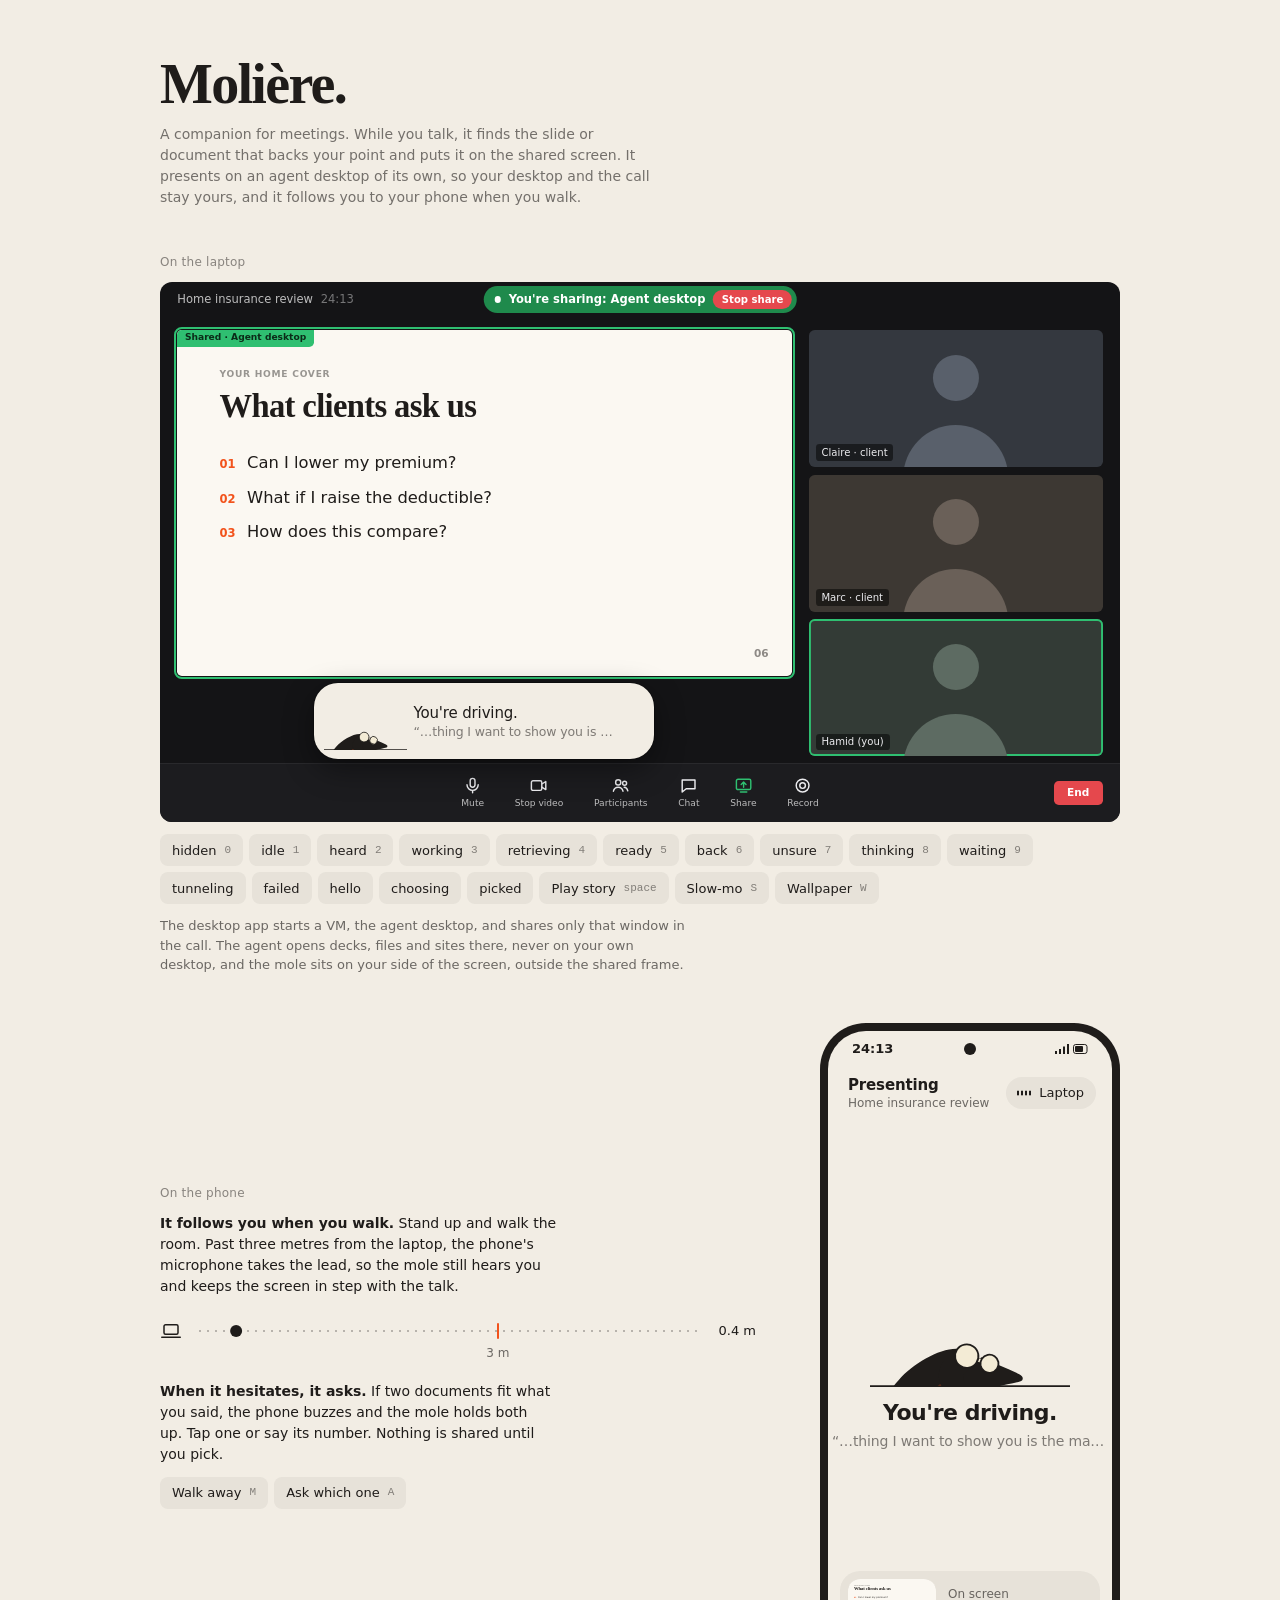
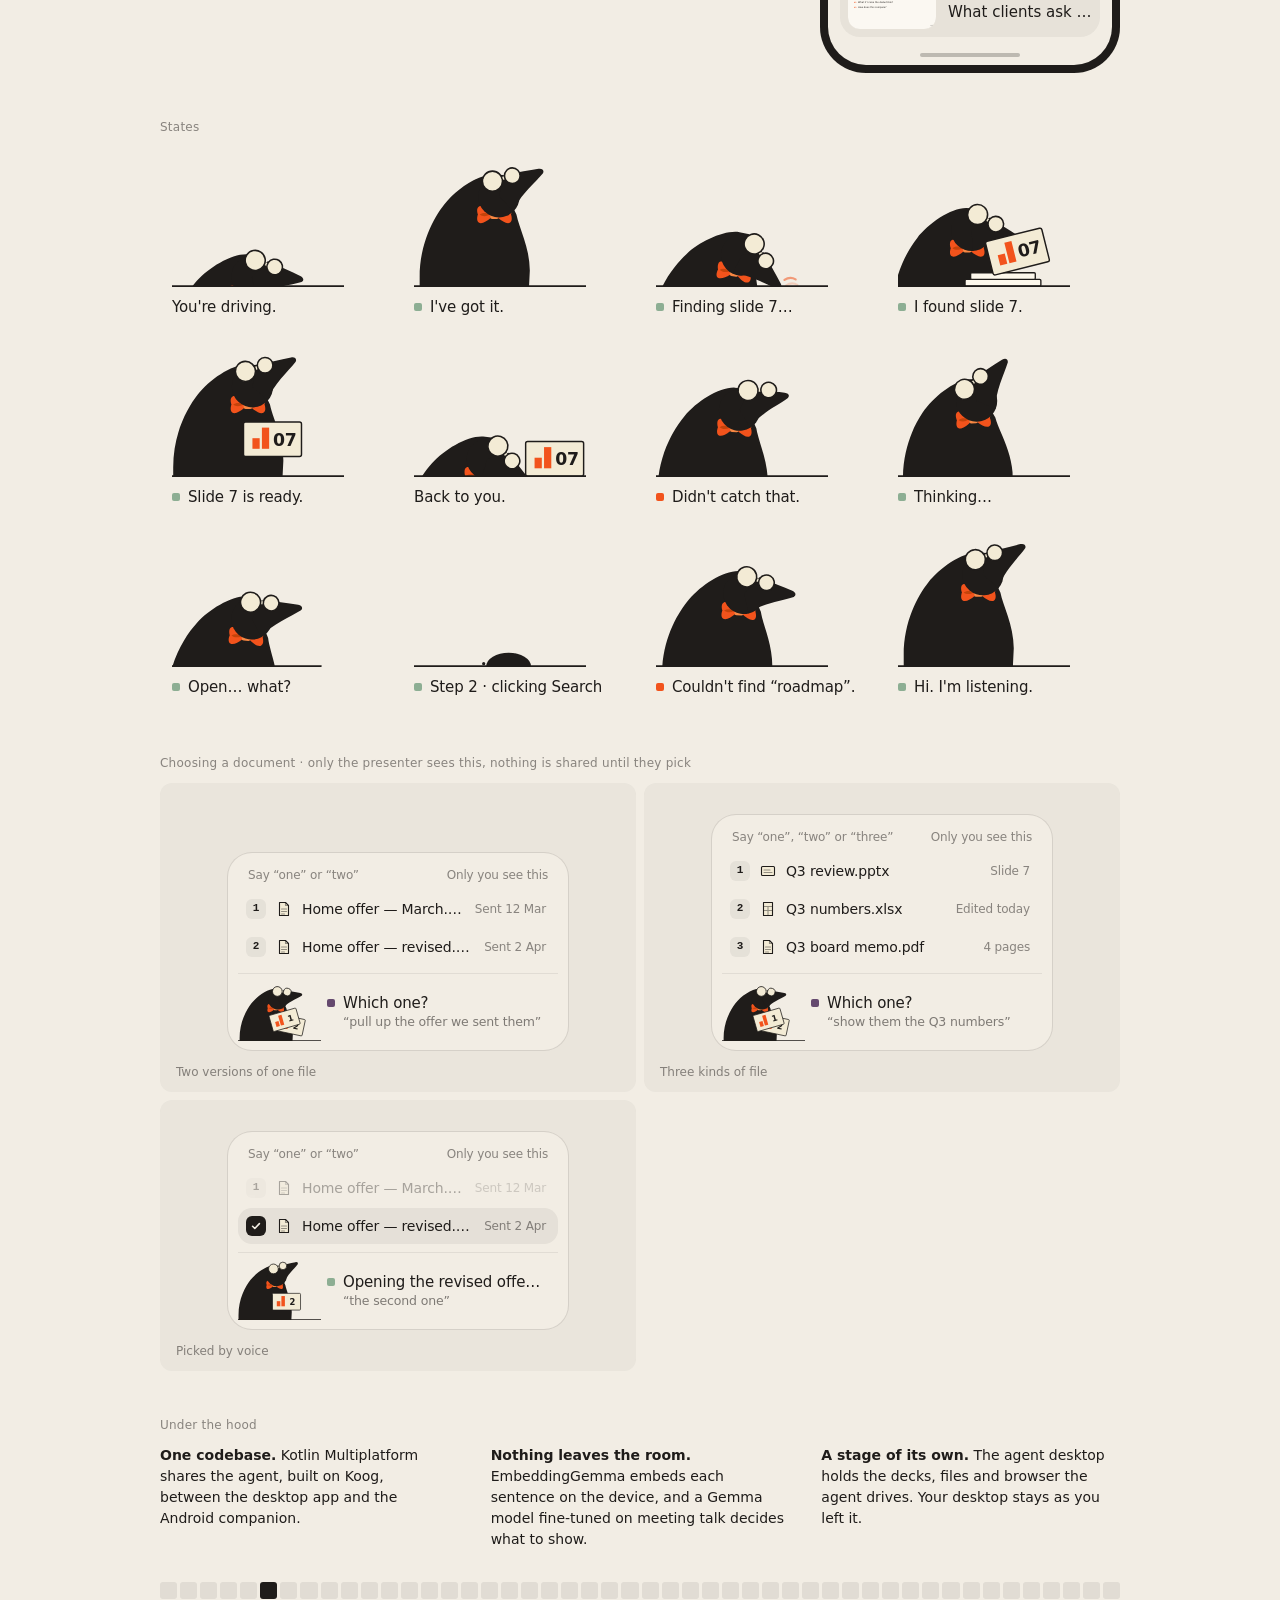
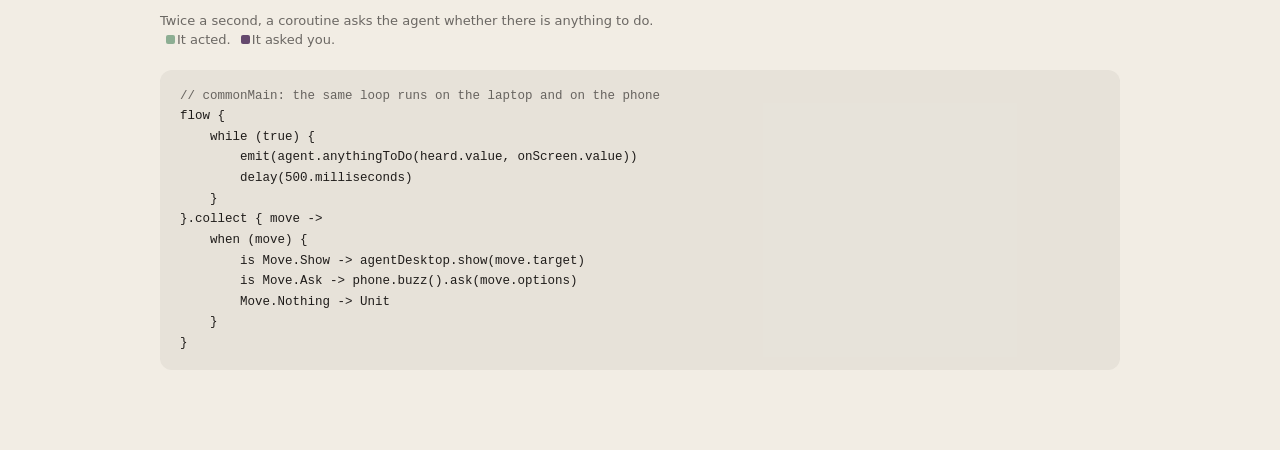
==== commit 327c3c09: "Name the product Molière in the app, the page and the README" ====
--- a/mole/index.html
+++ b/mole/index.html
@@ -1,7 +1,7 @@
 <!doctype html>
 <meta charset="utf-8">
 <meta name="viewport" content="width=device-width">
-<title>The Mole</title>
+<title>Molière</title>
 <link rel="stylesheet" href="mole.css">
 <style>
   :root {
@@ -217,7 +217,7 @@
 
 <main>
   <header>
-    <h1>The Mole.</h1>
+    <h1>Molière.</h1>
     <p>A companion for meetings. While you talk, it finds the slide or document that backs your point and puts it on the shared screen. It presents on an agent desktop of its own, so your desktop and the call stay yours, and it follows you to your phone when you walk.</p>
   </header>
   <section>
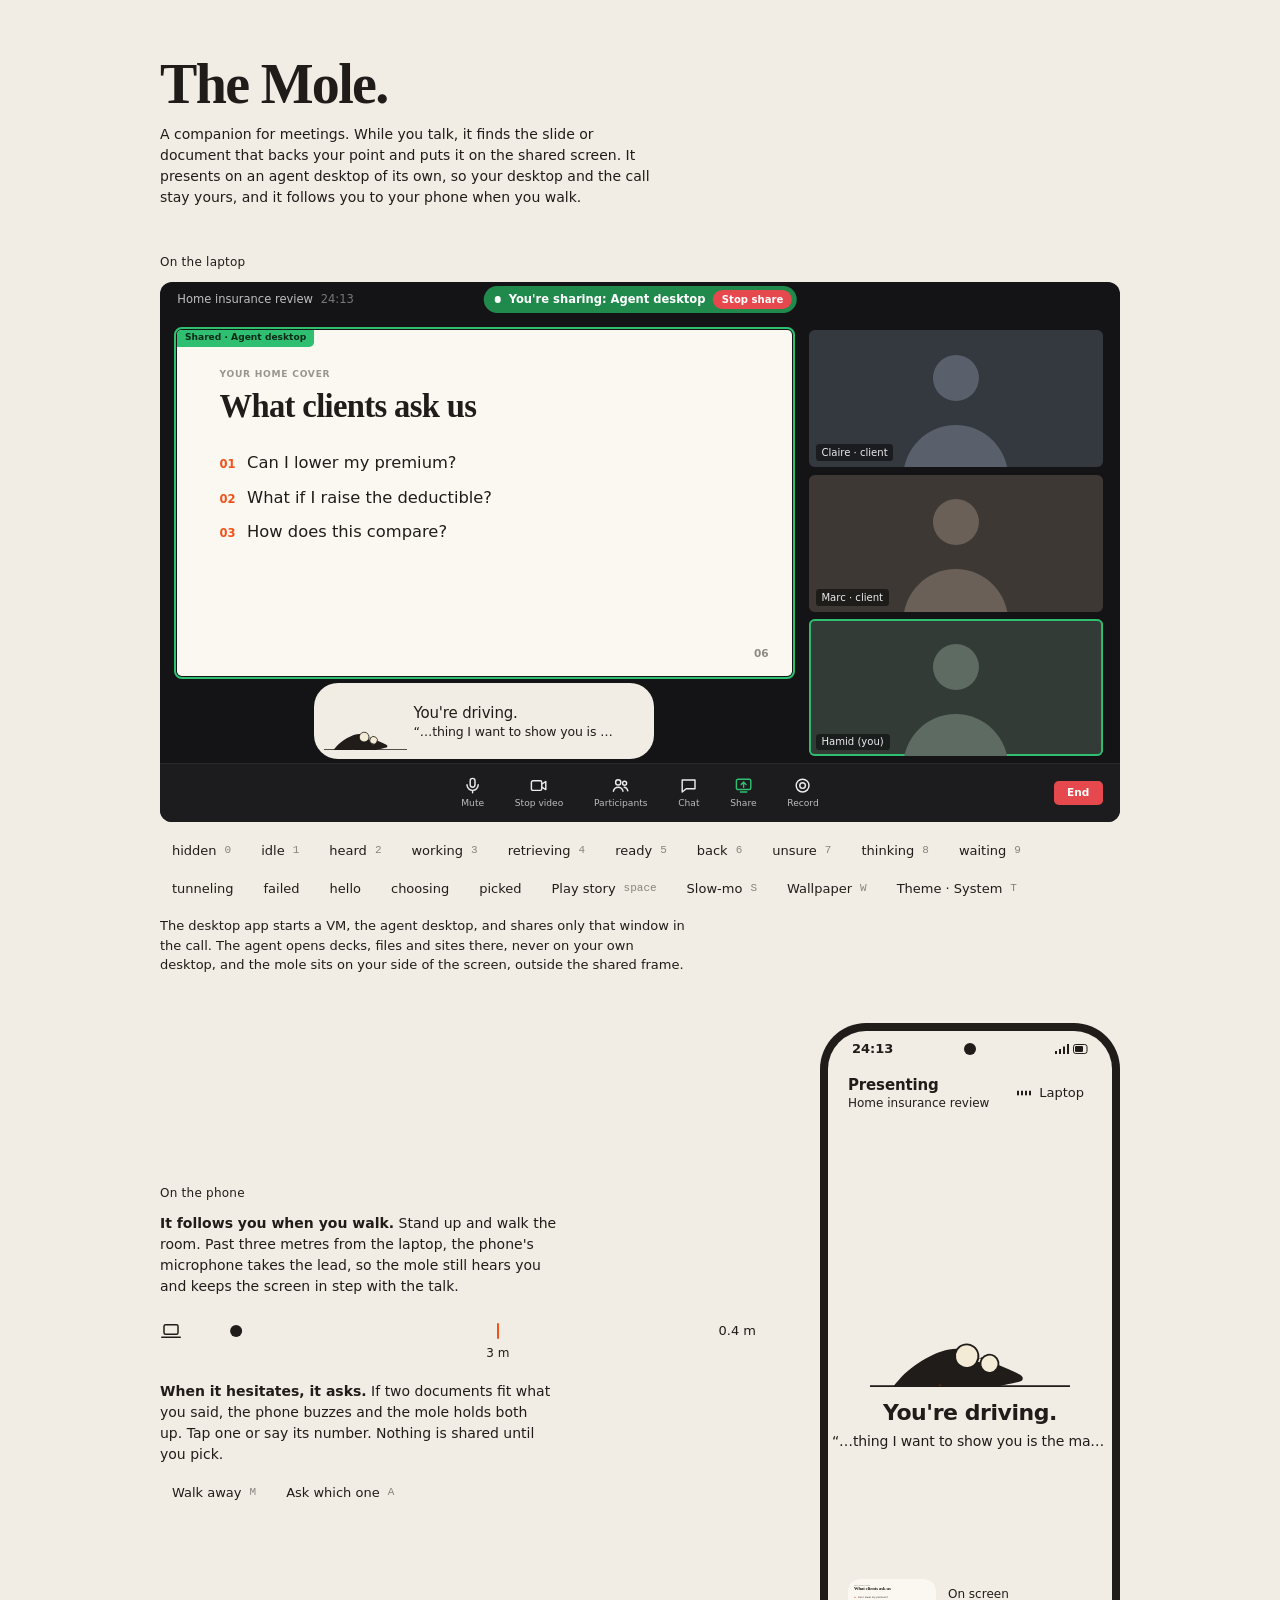
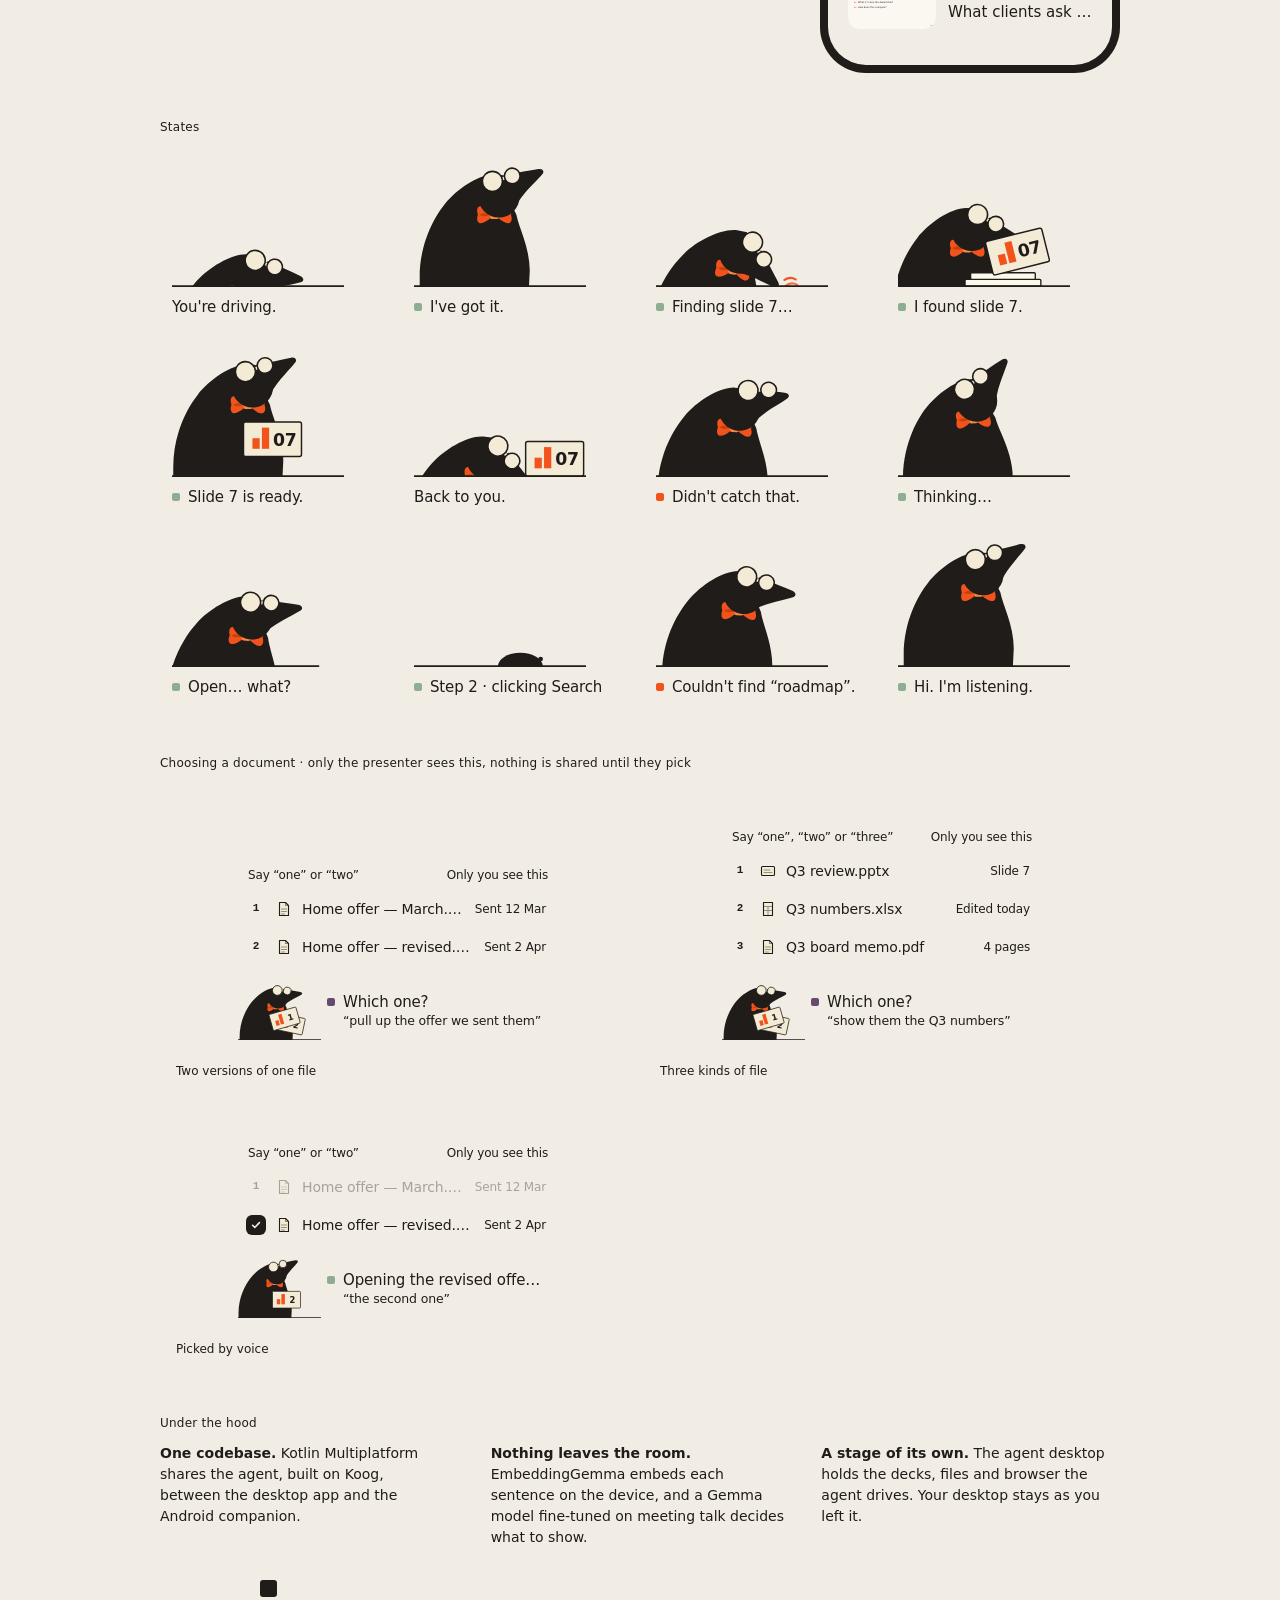
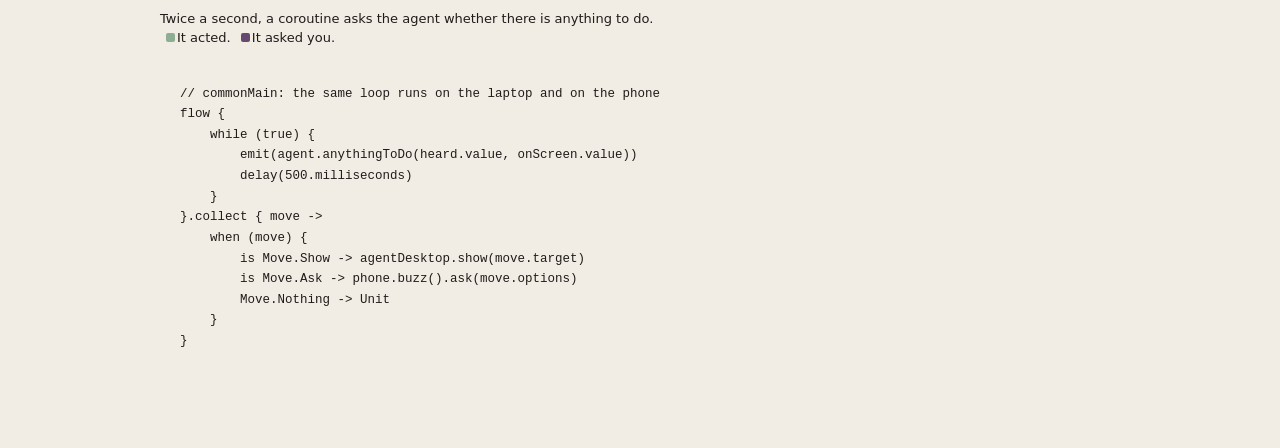
==== commit 4e30df6d: "Add a dark theme to the mole: OKLCH light-dark() tokens that follow the system or data-theme, a ligh" ====
--- a/mole/index.html
+++ b/mole/index.html
@@ -1,92 +1,114 @@
 <!doctype html>
 <meta charset="utf-8">
 <meta name="viewport" content="width=device-width">
-<title>Molière</title>
+<title>The Mole</title>
 <link rel="stylesheet" href="mole.css">
 <style>
   :root {
-    --ink-lch: 0.229 0.006 56.1; /* --ink from mole.css, for translucent ink */
-    --fill: oklch(var(--ink-lch) / .05);
-    --muted: oklch(var(--ink-lch) / .64);
+    --page: light-dark(var(--paper), oklch(0.205 0.006 62));
+    --fill: oklch(from var(--ink) l c h / .05);
+    --muted: oklch(from var(--ink) l c h / .64);
+    --device: light-dark(var(--rim), oklch(0.16 0.004 62)); /* the phone's body */
+    --outline: light-dark(oklch(0 0 0 / .1), oklch(1 0 0 / .1)); /* the thumbnail's edge */
+    --on-call: light-dark(oklch(0 0 0 / .25), var(--hairline)); /* the bar's edge over the call */
+    /* Not themed: the call is someone else's dark app, and the deck, its files and the wallpapers are the presenter's. */
+    --call: oklch(0.192 0.004 286);
+    --call-panel: oklch(0.2278 0.0057 285.94);
+    --call-text: oklch(0.944 0.004 286.3);
+    --call-green: oklch(0.7122 0.1644 154.09);
+    --call-green-deep: oklch(0.5598 0.1335 152.55);
+    --call-green-ink: oklch(0.2593 0.052 154.24);
+    --call-red: oklch(0.6256 0.1934 23.02);
+    --tile-a: oklch(0.3396 0.0135 261.73); --face-a: oklch(0.4869 0.0197 259.41);
+    --tile-b: oklch(0.3441 0.0111 67.44); --face-b: oklch(0.496 0.018 61);
+    --tile-c: oklch(0.3431 0.0138 158.18); --face-c: oklch(0.513 0.022 157.4);
+    --video: oklch(0.1647 0.0041 285.93);
+    --white: oklch(1 0 0);
+    --black: oklch(0 0 0);
+    --deck: oklch(0.9798 0.0086 84.57);
+    --deck-ink: oklch(0.2291 0.006 56.07);
+    --pdf: oklch(0.9198 0.0075 80.72);
+    --pdf-bar: oklch(0.9731 0.0041 91.44);
+    --wall-sage: oklch(0.9168 0.0153 136.08);
     --ease-in-out: cubic-bezier(0.77, 0, 0.175, 1);
     --sans: -apple-system, system-ui, sans-serif;
   }
-  body { margin: 0; background: var(--paper); color: var(--ink); font: 14px/1.5 -apple-system, system-ui, sans-serif; -webkit-font-smoothing: antialiased; }
+  body { margin: 0; background: var(--page); color: var(--ink); font: 14px/1.5 -apple-system, system-ui, sans-serif; -webkit-font-smoothing: antialiased; }
   main { max-width: 960px; margin: 0 auto; padding: 56px 32px 80px; display: grid; gap: 48px; }
   main > * { min-width: 0; }
   h1 { font: 600 56px/1 ui-serif, "New York", Georgia, serif; letter-spacing: -0.03em; margin: 0 0 12px; }
-  header p { margin: 0; max-width: 56ch; color: rgb(31 28 26 / .6); text-wrap: pretty; }
-  h2 { font: 500 12px/1 -apple-system, system-ui, sans-serif; letter-spacing: .02em; color: rgb(31 28 26 / .5); margin: 0 0 14px; }
+  header p { margin: 0; max-width: 56ch; color: var(--muted); text-wrap: pretty; }
+  h2 { font: 500 12px/1 -apple-system, system-ui, sans-serif; letter-spacing: .02em; color: var(--hint); margin: 0 0 14px; }
   p { text-wrap: pretty; }
   .note { margin: 12px 0 0; max-width: 64ch; font-size: 13px; color: var(--muted); }
 
   .screen { position: relative; aspect-ratio: 16 / 9; border-radius: 12px; overflow: hidden; container-type: inline-size; transition: background-color .3s ease; }
-  .screen[data-wall="0"] { background-color: #141416; }
-  .screen[data-wall="1"] { background-color: #f2531c; }
-  .screen[data-wall="2"] { background-color: #1f1c1a; }
-  .screen[data-wall="3"] { background-color: #ffffff; box-shadow: inset 0 0 0 1px rgb(31 28 26 / .1); }
-  .screen[data-wall="4"] { background-color: #dfe6dc; }
+  .screen[data-wall="0"] { background-color: var(--call); }
+  .screen[data-wall="1"] { background-color: var(--ember); }
+  .screen[data-wall="2"] { background-color: var(--deck-ink); }
+  .screen[data-wall="3"] { background-color: var(--white); box-shadow: inset 0 0 0 1px var(--hairline); }
+  .screen[data-wall="4"] { background-color: var(--wall-sage); }
   .screen .mole-bar { position: absolute; left: 50%; bottom: 24px; translate: -50% 0; }
   /* In the meeting the bar sits on the presenter's side: under the shared frame, never inside it. */
-  .screen[data-wall="0"] .mole-bar { left: 33.8cqw; bottom: calc(6cqw + 5px); box-shadow: 0 0 0 1px rgb(0 0 0 / .25), 0 10px 30px rgb(0 0 0 / .4); }
+  .screen[data-wall="0"] .mole-bar { left: 33.8cqw; bottom: calc(6cqw + 5px); box-shadow: 0 0 0 1px var(--on-call), 0 10px 30px oklch(from var(--black) l c h / .4); }
 
   /* -- the meeting mock: everything in cqw, so it scales with the screen (laid out at 896px wide) -------------------- */
-  .meeting { display: none; position: absolute; inset: 0; color: #ececef; font: 1.2cqw/1.3 -apple-system, system-ui, sans-serif; }
+  .meeting { display: none; position: absolute; inset: 0; color: var(--call-text); font: 1.2cqw/1.3 -apple-system, system-ui, sans-serif; }
   .screen[data-wall="0"] .meeting { display: block; }
-  .z-top { position: absolute; inset: 0 0 auto; height: 3.6cqw; display: flex; align-items: center; padding: 0 1.8cqw; color: rgb(255 255 255 / .72); }
-  .z-top b { font-weight: 500; color: rgb(255 255 255 / .42); margin-left: .8cqw; font-variant-numeric: tabular-nums; }
-  .z-sharing { position: absolute; left: 50%; translate: -50% 0; display: flex; align-items: center; gap: .8cqw; padding: .4cqw .45cqw .4cqw 1.1cqw; border-radius: 99px; background: #1f8a4c; color: #fff; font-weight: 600; white-space: nowrap; }
-  .z-sharing i { width: .7cqw; height: .7cqw; border-radius: 50%; background: #fff; }
-  .z-sharing span { padding: .3cqw .9cqw; border-radius: 99px; background: #e5484d; font-size: 1.05cqw; }
-
-  .z-stage { position: absolute; left: 1.8cqw; top: 5cqw; width: 64cqw; height: 36cqw; border-radius: .5cqw; overflow: hidden; background: #fbf8f2; outline: .22cqw solid #2fbf71; outline-offset: .2cqw; }
-  .z-tag { position: absolute; z-index: 1; left: 0; top: 0; padding: .25cqw .8cqw; border-bottom-right-radius: .5cqw; background: #2fbf71; color: #0b2b18; font: 600 .95cqw/1.3 -apple-system, system-ui, sans-serif; }
-  .z-slide { position: absolute; inset: 0; opacity: 0; transition: opacity .35s ease; color: var(--ink); }
+  .z-top { position: absolute; inset: 0 0 auto; height: 3.6cqw; display: flex; align-items: center; padding: 0 1.8cqw; color: oklch(from var(--white) l c h / .72); }
+  .z-top b { font-weight: 500; color: oklch(from var(--white) l c h / .42); margin-left: .8cqw; font-variant-numeric: tabular-nums; }
+  .z-sharing { position: absolute; left: 50%; translate: -50% 0; display: flex; align-items: center; gap: .8cqw; padding: .4cqw .45cqw .4cqw 1.1cqw; border-radius: 99px; background: var(--call-green-deep); color: var(--white); font-weight: 600; white-space: nowrap; }
+  .z-sharing i { width: .7cqw; height: .7cqw; border-radius: 50%; background: var(--white); }
+  .z-sharing span { padding: .3cqw .9cqw; border-radius: 99px; background: var(--call-red); font-size: 1.05cqw; }
+
+  .z-stage { position: absolute; left: 1.8cqw; top: 5cqw; width: 64cqw; height: 36cqw; border-radius: .5cqw; overflow: hidden; background: var(--deck); outline: .22cqw solid var(--call-green); outline-offset: .2cqw; }
+  .z-tag { position: absolute; z-index: 1; left: 0; top: 0; padding: .25cqw .8cqw; border-bottom-right-radius: .5cqw; background: var(--call-green); color: var(--call-green-ink); font: 600 .95cqw/1.3 -apple-system, system-ui, sans-serif; }
+  .z-slide { position: absolute; inset: 0; opacity: 0; transition: opacity .35s ease; color: var(--deck-ink); }
   .screen[data-slide=slide6] .z-slide[data-name=slide6], .screen[data-slide=slide7] .z-slide[data-name=slide7],
   .screen[data-slide=offer] .z-slide[data-name=offer], .screen[data-slide=video] .z-slide[data-name=video] { opacity: 1; }
 
   .z-deck { padding: 4.2cqw 4.4cqw; box-sizing: border-box; display: flex; flex-direction: column; }
-  .z-kicker { font: 600 .95cqw/1 -apple-system, system-ui, sans-serif; letter-spacing: .08em; text-transform: uppercase; color: rgb(31 28 26 / .45); }
+  .z-kicker { font: 600 .95cqw/1 -apple-system, system-ui, sans-serif; letter-spacing: .08em; text-transform: uppercase; color: oklch(from var(--deck-ink) l c h / .45); }
   .z-deck h3 { font: 600 3.4cqw/1.05 ui-serif, "New York", Georgia, serif; letter-spacing: -0.02em; margin: 1cqw 0 0; }
-  .z-page { position: absolute; right: 2.4cqw; bottom: 1.8cqw; font: 700 1.1cqw/1 -apple-system, system-ui, sans-serif; color: rgb(31 28 26 / .5); }
+  .z-page { position: absolute; right: 2.4cqw; bottom: 1.8cqw; font: 700 1.1cqw/1 -apple-system, system-ui, sans-serif; color: oklch(from var(--deck-ink) l c h / .5); }
   .z-points { list-style: none; margin: 3cqw 0 0; padding: 0; display: grid; gap: 1.4cqw; font-size: 1.7cqw; }
-  .z-points b { color: #f2531c; margin-right: 1.2cqw; font-size: 1.2cqw; }
-  .z-chart { margin-top: auto; height: 17cqw; display: flex; align-items: flex-end; gap: 2.4cqw; padding-left: .4cqw; border-bottom: .12cqw solid rgb(31 28 26 / .3); }
-  .z-chart i { width: 6.5cqw; background: rgb(31 28 26 / .16); position: relative; border-radius: .2cqw .2cqw 0 0; }
-  .z-chart i:last-child { background: #f2531c; }
-  .z-chart i::after { content: attr(data-year); position: absolute; left: 0; right: 0; top: 100%; margin-top: .6cqw; text-align: center; font: 500 .95cqw/1 -apple-system, system-ui, sans-serif; color: rgb(31 28 26 / .5); }
-
-  .z-pdf { background: #e7e4df; }
-  .z-pdf header { display: flex; justify-content: space-between; padding: .7cqw 1.6cqw .7cqw 11.5cqw; background: #f7f6f3; border-bottom: 1px solid rgb(31 28 26 / .1); font-size: 1cqw; color: rgb(31 28 26 / .6); }
-  .z-sheet { position: absolute; left: 50%; translate: -50% 0; top: 4.4cqw; width: 30cqw; height: 40cqw; padding: 2.6cqw 2.8cqw; box-sizing: border-box; background: #fff; box-shadow: 0 .3cqw 1.2cqw rgb(0 0 0 / .12); }
+  .z-points b { color: var(--ember); margin-right: 1.2cqw; font-size: 1.2cqw; }
+  .z-chart { margin-top: auto; height: 17cqw; display: flex; align-items: flex-end; gap: 2.4cqw; padding-left: .4cqw; border-bottom: .12cqw solid oklch(from var(--deck-ink) l c h / .3); }
+  .z-chart i { width: 6.5cqw; background: oklch(from var(--deck-ink) l c h / .16); position: relative; border-radius: .2cqw .2cqw 0 0; }
+  .z-chart i:last-child { background: var(--ember); }
+  .z-chart i::after { content: attr(data-year); position: absolute; left: 0; right: 0; top: 100%; margin-top: .6cqw; text-align: center; font: 500 .95cqw/1 -apple-system, system-ui, sans-serif; color: oklch(from var(--deck-ink) l c h / .5); }
+
+  .z-pdf { background: var(--pdf); }
+  .z-pdf header { display: flex; justify-content: space-between; padding: .7cqw 1.6cqw .7cqw 11.5cqw; background: var(--pdf-bar); border-bottom: 1px solid oklch(from var(--deck-ink) l c h / .1); font-size: 1cqw; color: oklch(from var(--deck-ink) l c h / .6); }
+  .z-sheet { position: absolute; left: 50%; translate: -50% 0; top: 4.4cqw; width: 30cqw; height: 40cqw; padding: 2.6cqw 2.8cqw; box-sizing: border-box; background: var(--white); box-shadow: 0 .3cqw 1.2cqw oklch(from var(--black) l c h / .12); }
   .z-sheet h4 { font: 600 1.9cqw/1.1 ui-serif, "New York", Georgia, serif; margin: 0; }
-  .z-sheet p { margin: .5cqw 0 2cqw; font-size: .95cqw; color: rgb(31 28 26 / .5); }
-  .z-row { display: flex; justify-content: space-between; align-items: center; padding: .9cqw 0; border-top: 1px solid rgb(31 28 26 / .08); font-size: 1cqw; }
-  .z-row i { width: 7cqw; height: .8cqw; border-radius: .4cqw; background: rgb(31 28 26 / .12); }
-  .z-row.z-hot i { background: #f2531c; }
-
-  .z-video { background: #0e0e10; color: #fff; }
+  .z-sheet p { margin: .5cqw 0 2cqw; font-size: .95cqw; color: oklch(from var(--deck-ink) l c h / .5); }
+  .z-row { display: flex; justify-content: space-between; align-items: center; padding: .9cqw 0; border-top: 1px solid oklch(from var(--deck-ink) l c h / .08); font-size: 1cqw; }
+  .z-row i { width: 7cqw; height: .8cqw; border-radius: .4cqw; background: oklch(from var(--deck-ink) l c h / .12); }
+  .z-row.z-hot i { background: var(--ember); }
+
+  .z-video { background: var(--video); color: var(--white); }
   .z-video h5 { position: absolute; left: 2cqw; top: 2.4cqw; margin: 0; font: 600 1.4cqw/1 -apple-system, system-ui, sans-serif; }
-  .z-video .z-play { position: absolute; left: 50%; top: 50%; translate: -50% -50%; width: 6cqw; height: 6cqw; border-radius: 50%; background: rgb(255 255 255 / .14); display: grid; place-items: center; }
-  .z-video .z-play::after { content: ""; margin-left: .5cqw; border-left: 1.8cqw solid #fff; border-top: 1.1cqw solid transparent; border-bottom: 1.1cqw solid transparent; }
-  .z-video .z-progress { position: absolute; left: 2cqw; right: 2cqw; bottom: 2cqw; height: .35cqw; border-radius: 1cqw; background: rgb(255 255 255 / .2); }
-  .z-video .z-progress::before { content: ""; position: absolute; inset: 0 65% 0 0; border-radius: inherit; background: #f2531c; }
+  .z-video .z-play { position: absolute; left: 50%; top: 50%; translate: -50% -50%; width: 6cqw; height: 6cqw; border-radius: 50%; background: oklch(from var(--white) l c h / .14); display: grid; place-items: center; }
+  .z-video .z-play::after { content: ""; margin-left: .5cqw; border-left: 1.8cqw solid var(--white); border-top: 1.1cqw solid transparent; border-bottom: 1.1cqw solid transparent; }
+  .z-video .z-progress { position: absolute; left: 2cqw; right: 2cqw; bottom: 2cqw; height: .35cqw; border-radius: 1cqw; background: oklch(from var(--white) l c h / .2); }
+  .z-video .z-progress::before { content: ""; position: absolute; inset: 0 65% 0 0; border-radius: inherit; background: var(--ember); }
 
   .z-people { position: absolute; left: 67.6cqw; top: 5cqw; width: 30.6cqw; height: 44.4cqw; display: grid; grid-template-rows: repeat(3, 1fr); gap: .8cqw; }
   .z-tile { position: relative; overflow: hidden; border-radius: .6cqw; background: var(--bg); }
   .z-tile::before { content: ""; position: absolute; left: 50%; top: 18%; translate: -50% 0; width: 4.8cqw; height: 4.8cqw; border-radius: 50%; background: var(--fg); }
   .z-tile::after { content: ""; position: absolute; left: 50%; bottom: -2.6cqw; translate: -50% 0; width: 11cqw; height: 7cqw; border-radius: 5.5cqw 5.5cqw 0 0; background: var(--fg); }
-  .z-tile span { position: absolute; z-index: 1; left: .7cqw; bottom: .6cqw; padding: .2cqw .6cqw; border-radius: .35cqw; background: rgb(0 0 0 / .5); font-size: 1.05cqw; }
-  .z-tile.z-talking { box-shadow: inset 0 0 0 .2cqw #2fbf71; }
-
-  .z-tools { position: absolute; inset: auto 0 0; height: 6cqw; display: flex; align-items: center; justify-content: center; gap: 3.2cqw; background: #1c1c1f; border-top: 1px solid rgb(255 255 255 / .06); }
-  .z-tools > span { display: grid; justify-items: center; gap: .3cqw; font-size: .95cqw; color: rgb(255 255 255 / .7); }
-  .z-tools svg { width: 2cqw; height: 2cqw; fill: none; stroke: currentColor; stroke-width: 1.8; stroke-linecap: round; stroke-linejoin: round; color: #ececef; }
-  .z-tools .z-green svg { color: #2fbf71; }
-  .z-tools .z-end { position: absolute; right: 1.8cqw; padding: .55cqw 1.4cqw; border-radius: .5cqw; background: #e5484d; color: #fff; font-weight: 600; font-size: 1.1cqw; }
+  .z-tile span { position: absolute; z-index: 1; left: .7cqw; bottom: .6cqw; padding: .2cqw .6cqw; border-radius: .35cqw; background: oklch(from var(--black) l c h / .5); font-size: 1.05cqw; }
+  .z-tile.z-talking { box-shadow: inset 0 0 0 .2cqw var(--call-green); }
+
+  .z-tools { position: absolute; inset: auto 0 0; height: 6cqw; display: flex; align-items: center; justify-content: center; gap: 3.2cqw; background: var(--call-panel); border-top: 1px solid oklch(from var(--white) l c h / .06); }
+  .z-tools > span { display: grid; justify-items: center; gap: .3cqw; font-size: .95cqw; color: oklch(from var(--white) l c h / .7); }
+  .z-tools svg { width: 2cqw; height: 2cqw; fill: none; stroke: currentColor; stroke-width: 1.8; stroke-linecap: round; stroke-linejoin: round; color: var(--call-text); }
+  .z-tools .z-green svg { color: var(--call-green); }
+  .z-tools .z-end { position: absolute; right: 1.8cqw; padding: .55cqw 1.4cqw; border-radius: .5cqw; background: var(--call-red); color: var(--white); font-weight: 600; font-size: 1.1cqw; }
 
   .controls { display: flex; flex-wrap: wrap; gap: 6px; margin-top: 12px; }
-  .controls button { font: 500 13px/1 -apple-system, system-ui, sans-serif; color: var(--ink); background: rgb(31 28 26 / .05); border: 0; border-radius: 8px; height: 32px; padding: 0 12px; display: inline-flex; align-items: center; gap: 8px; cursor: pointer; transition: background-color .15s ease, color .15s ease, scale .16s var(--ease-out); }
+  .controls button { font: 500 13px/1 -apple-system, system-ui, sans-serif; color: var(--ink); background: var(--fill); border: 0; border-radius: 8px; height: 32px; padding: 0 12px; display: inline-flex; align-items: center; gap: 8px; cursor: pointer; transition: background-color .15s ease, color .15s ease, scale .16s var(--ease-out); }
   .controls button[aria-pressed=true] { background: var(--ink); color: var(--paper); }
   .controls button:active { scale: .97; }
   .controls button:focus-visible { outline: 2px solid var(--ink); outline-offset: 2px; }
@@ -100,7 +122,7 @@
 
   .range { display: grid; grid-template-columns: auto 1fr 5ch; align-items: center; gap: 14px; margin: 20px 0 36px; }
   .range svg { width: 22px; height: 16px; }
-  .track { position: relative; height: 28px; background: radial-gradient(circle, oklch(var(--ink-lch) / .28) 1px, transparent 1.5px) 0 50% / 8px 8px repeat-x; }
+  .track { position: relative; height: 28px; background: radial-gradient(circle, oklch(from var(--ink) l c h / .28) 1px, transparent 1.5px) 0 50% / 8px 8px repeat-x; }
   .edge { position: absolute; left: 60%; top: 6px; bottom: 6px; width: 2px; border-radius: 1px; background: var(--ember); }
   .edge::after { content: "3 m"; position: absolute; top: 100%; left: 50%; translate: -50% 8px; font: 500 12px/1 var(--sans); color: var(--muted); white-space: nowrap; }
   .walker { position: absolute; inset: 0; transform: translateX(calc(var(--d) * 100%)); transition: transform calc(1400ms * var(--slow)) var(--ease-in-out); }
@@ -108,7 +130,7 @@
   .range output { font: 500 13px/1 var(--sans); font-variant-numeric: tabular-nums; text-align: right; }
 
   .handset { position: relative; justify-self: center; }
-  .phone { position: relative; width: 300px; aspect-ratio: 9 / 19.5; box-sizing: border-box; padding: 8px; border-radius: 46px; background: var(--ink); }
+  .phone { position: relative; width: 300px; aspect-ratio: 9 / 19.5; box-sizing: border-box; padding: 8px; border-radius: 46px; background: var(--device); }
   .screen-in { position: relative; height: 100%; border-radius: 38px; overflow: hidden; background: var(--paper); display: flex; flex-direction: column; }
   .buzz { position: absolute; top: 34%; width: 12px; height: 44px; opacity: 0; pointer-events: none; }
   .buzz::before, .buzz::after { content: ""; position: absolute; border: 2px solid transparent; border-radius: 50%; }
@@ -118,7 +140,7 @@
   .buzz.r::after { inset: 9px 5px 9px 0; }
 
   .status { flex: none; height: 36px; padding: 0 24px; display: flex; align-items: center; justify-content: space-between; font: 600 13px/1 var(--sans); font-variant-numeric: tabular-nums; }
-  .status .cam { position: absolute; left: 50%; top: 12px; width: 12px; height: 12px; translate: -50% 0; border-radius: 50%; background: var(--ink); }
+  .status .cam { position: absolute; left: 50%; top: 12px; width: 12px; height: 12px; translate: -50% 0; border-radius: 50%; background: var(--device); }
   .status svg { width: 34px; height: 12px; fill: currentColor; }
   .top { flex: none; display: flex; align-items: center; justify-content: space-between; gap: 12px; padding: 8px 16px 8px 20px; }
   .top > div:first-child { min-width: 0; }
@@ -160,11 +182,11 @@
   .now > div > b { display: block; font: 500 15px/20px var(--sans); white-space: nowrap; overflow: hidden; text-overflow: ellipsis; }
   /* A live copy of the shared frame: its slides are laid out in cqw of a 896px screen, so a container 88 / .64 px wide
      makes the frame (64cqw) exactly as wide as the thumbnail. */
-  .thumb { position: relative; height: 49.5px; border-radius: 12px; overflow: hidden; outline: 1px solid oklch(0 0 0 / .1); outline-offset: -1px; }
+  .thumb { position: relative; height: 49.5px; border-radius: 12px; overflow: hidden; outline: 1px solid var(--outline); outline-offset: -1px; }
   .thumb-cq { width: 137.5px; container-type: inline-size; }
-  .thumb-stage { position: relative; width: 64cqw; height: 36cqw; background: #fbf8f2; font: 1.2cqw/1.3 var(--sans); }
+  .thumb-stage { position: relative; width: 64cqw; height: 36cqw; background: var(--deck); font: 1.2cqw/1.3 var(--sans); }
   .thumb .z-slide { opacity: 1; transition: none; }
-  .home { position: absolute; left: 50%; bottom: 8px; width: 100px; height: 4px; translate: -50% 0; border-radius: 2px; background: oklch(var(--ink-lch) / .25); }
+  .home { position: absolute; left: 50%; bottom: 8px; width: 100px; height: 4px; translate: -50% 0; border-radius: 2px; background: oklch(from var(--ink) l c h / .25); }
 
   /* -- states, choices and the loop ----------------------------------------------------------------------------- */
 
@@ -182,16 +204,16 @@
 
   /* Choosing cells show the whole bar as it looks on screen, bottom-aligned so the panels' heights compare. */
   .choices { display: grid; grid-template-columns: repeat(auto-fill, minmax(380px, 1fr)); gap: 8px; }
-  .choices button { all: unset; display: grid; grid-template-rows: 1fr auto; justify-items: center; gap: 16px; padding: 32px 16px 14px; border-radius: 12px; background: rgb(31 28 26 / .04); cursor: pointer; transition: background-color .15s ease; }
+  .choices button { all: unset; display: grid; grid-template-rows: 1fr auto; justify-items: center; gap: 16px; padding: 32px 16px 14px; border-radius: 12px; background: oklch(from var(--ink) l c h / .04); cursor: pointer; transition: background-color .15s ease; }
   .choices button:focus-visible { outline: 2px solid var(--ink); outline-offset: 2px; }
   .choices .mole-bar { align-self: end; }
-  .choices small { justify-self: start; font: 500 12px/1 -apple-system, system-ui, sans-serif; color: rgb(31 28 26 / .5); }
+  .choices small { justify-self: start; font: 500 12px/1 -apple-system, system-ui, sans-serif; color: var(--hint); }
 
   .hood { display: grid; grid-template-columns: repeat(auto-fit, minmax(220px, 1fr)); gap: 24px 32px; }
   .hood p { margin: 0; }
   .hood b { font-weight: 600; }
   .ticks { display: grid; grid-template-columns: repeat(48, 1fr); gap: 3px; margin-top: 32px; }
-  .ticks i, .sw { aspect-ratio: 1; border-radius: 3px; background: oklch(var(--ink-lch) / .08); transition: background-color calc(200ms * var(--slow)) ease; }
+  .ticks i, .sw { aspect-ratio: 1; border-radius: 3px; background: oklch(from var(--ink) l c h / .08); transition: background-color calc(200ms * var(--slow)) ease; }
   .legend { white-space: nowrap; }
   .sw { display: inline-block; width: 9px; margin: 0 2px 0 6px; border-radius: 2px; }
   .ticks [data-did=acted], .sw[data-did=acted] { background: var(--sage); }
@@ -201,9 +223,9 @@
   pre .c { color: var(--muted); }
 
   @media (hover: hover) and (pointer: fine) {
-    .controls button:hover:not([aria-pressed=true]) { background: rgb(31 28 26 / .09); }
-    .sheet button:hover { background: rgb(31 28 26 / .04); }
-    .choices button:hover { background: rgb(31 28 26 / .07); }
+    .controls button:hover:not([aria-pressed=true]) { background: oklch(from var(--ink) l c h / .09); }
+    .sheet button:hover { background: var(--hover); }
+    .choices button:hover { background: oklch(from var(--ink) l c h / .07); }
   }
   @media (max-width: 760px) {
     .pocket { grid-template-columns: 1fr; gap: 40px; }
@@ -217,7 +239,7 @@
 
 <main>
   <header>
-    <h1>Molière.</h1>
+    <h1>The Mole.</h1>
     <p>A companion for meetings. While you talk, it finds the slide or document that backs your point and puts it on the shared screen. It presents on an agent desktop of its own, so your desktop and the call stay yours, and it follows you to your phone when you walk.</p>
   </header>
   <section>
@@ -257,9 +279,9 @@
           <div class="z-slide z-video" data-name="video"><h5>Robot gripper demo</h5><div class="z-play"></div><div class="z-progress"></div></div>
         </div>
         <div class="z-people">
-          <div class="z-tile" style="--bg: #34383f; --fg: #59606b"><span>Claire · client</span></div>
-          <div class="z-tile" style="--bg: #3d3833; --fg: #6a6058"><span>Marc · client</span></div>
-          <div class="z-tile z-talking" style="--bg: #333b36; --fg: #5d6b62"><span>Hamid (you)</span></div>
+          <div class="z-tile" style="--bg: var(--tile-a); --fg: var(--face-a)"><span>Claire · client</span></div>
+          <div class="z-tile" style="--bg: var(--tile-b); --fg: var(--face-b)"><span>Marc · client</span></div>
+          <div class="z-tile z-talking" style="--bg: var(--tile-c); --fg: var(--face-c)"><span>Hamid (you)</span></div>
         </div>
         <div class="z-tools">
           <span><svg viewBox="0 0 24 24"><rect x="9" y="3" width="6" height="11" rx="3"/><path d="M5 11a7 7 0 0 0 14 0M12 18v3"/></svg>Mute</span>
@@ -525,6 +547,15 @@
     slowButton.setAttribute("aria-pressed", slow > 1);
   }
   const nextWall = () => (screen.dataset.wall = (+screen.dataset.wall + 1) % 5);
+  // System follows prefers-color-scheme; Light and Dark set data-theme on the root, as the app does.
+  const THEMES = ["System", "Light", "Dark"];
+  function nextTheme() {
+    const root = document.documentElement, next = THEMES[(THEMES.indexOf(themeButton.dataset.theme) + 1) % 3];
+    if (next === "System") delete root.dataset.theme;
+    else root.dataset.theme = next.toLowerCase();
+    themeButton.dataset.theme = next;
+    themeButton.firstChild.data = `Theme · ${next}`;
+  }
 
   const button = (row, label, key, onclick) => {
     const b = Object.assign(document.createElement("button"), { onclick });
@@ -537,6 +568,8 @@
   button(controls, "Play story", "space", story);
   const slowButton = button(controls, "Slow-mo", "S", toggleSlow);
   button(controls, "Wallpaper", "W", nextWall);
+  const themeButton = button(controls, "Theme · System", "T", nextTheme);
+  themeButton.dataset.theme = "System";
   const walkButton = button(pocketControls, "Walk away", "M", () => { run++; walk(phone.dataset.mic === "laptop"); });
   button(pocketControls, "Ask which one", "A", () => show("choosing", CHOICES[0].words));
 
@@ -547,6 +580,7 @@
     else if (e.key === " ") { e.preventDefault(); story(); }
     else if (e.key === "s") toggleSlow();
     else if (e.key === "w") nextWall();
+    else if (e.key === "t") nextTheme();
     else if (e.key === "m") walkButton.click();
     else if (e.key === "a") show("choosing", CHOICES[0].words);
   });
--- a/mole/mole.css
+++ b/mole/mole.css
@@ -1,18 +1,35 @@
 /* The Mole: a paper cut-out puppet in the overlay bar. mole.js moves the puppet through SVG transform attributes, which
    any CSS transform on its groups would override, so this file only colours it. */
+/* Themed tokens are light-dark(light, dark): the system picks, data-theme="light|dark" on an element forces it. Dark is
+   the light bar's negative: the bar turns to ink and the mole is cut from light paper, while its props (the card, lenses,
+   pile and documents) stay cream paper drawn in ink, as slides and files are. */
 :root {
-  --paper: #f2ede4;
-  --ink: #1f1c1a;
-  --ember: #f2531c;
-  --ember-deep: #c4430b; /* the tie's folds */
-  --ember-light: #f78742; /* the tie's knot */
-  --lens: #f3ebd5;
-  --stack: #fdf8ec; /* the pile of slides */
-  --sage: #8dae93;
-  --plum: #65496e;
+  color-scheme: light dark;
+  --paper: light-dark(oklch(0.9475 0.0131 82.4), oklch(0.262 0.007 62)); /* the bar and the phone's screen */
+  --ink: light-dark(oklch(0.2291 0.006 56.07), oklch(0.9475 0.0131 82.4)); /* words, focus rings, a picked key */
+  --figure: light-dark(oklch(0.2291 0.006 56.07), oklch(0.88 0.03 78)); /* the mole, its molehill, dirt and ground line */
+  --lens: oklch(0.9405 0.0303 90.33); /* cream paper: the card, the lenses, the documents */
+  --stack: oklch(0.9797 0.0167 88); /* the pile of slides */
+  --rim: oklch(0.2291 0.006 56.07); /* ink on cream paper: rims, edges, the card's number */
+  --bridge: light-dark(var(--lens), var(--rim));
+  /* On a light mole the tie steps one shade darker, so it keeps 3:1 against the body. */
+  --tie: light-dark(var(--ember), oklch(0.5591 0.1743 38.94));
+  --tie-fold: light-dark(oklch(0.5591 0.1743 38.94), oklch(0.47 0.15 37));
+  --tie-knot: light-dark(oklch(0.7352 0.1591 49.58), var(--ember));
+  --ember: oklch(0.6536 0.2043 37.26);
+  --sage: oklch(0.7185 0.053 150.25);
+  --plum: light-dark(oklch(0.45 0.0681 317.76), oklch(0.68 0.085 318)); /* lifted in dark, where the light plum is 2:1 */
+  --hairline: oklch(from var(--ink) l c h / .1);
+  --rule: oklch(from var(--ink) l c h / .08);
+  --wash: oklch(from var(--ink) l c h / .06); /* a picked row, a key */
+  --hover: oklch(from var(--ink) l c h / .04);
+  --hint: oklch(from var(--ink) l c h / .5);
+  --heard: oklch(from var(--ink) l c h / .55);
   --ease-out: cubic-bezier(0.23, 1, 0.32, 1);
   --slow: 1;
 }
+[data-theme=light] { color-scheme: light; }
+[data-theme=dark] { color-scheme: dark; }
 
 /* The bar is a column: the options panel (usually collapsed) sits above the row with the mole and its words, and since
    the bar is anchored at its bottom edge, opening the panel grows it upward. */
@@ -24,7 +41,7 @@
   border-radius: 24px;
   background: var(--paper);
   color: var(--ink);
-  box-shadow: 0 0 0 1px rgb(31 28 26 / .1);
+  box-shadow: 0 0 0 1px var(--hairline);
   font: 500 15px/20px -apple-system, BlinkMacSystemFont, "Inter", system-ui, sans-serif;
   letter-spacing: -0.01em;
   -webkit-font-smoothing: antialiased;
@@ -70,7 +87,7 @@
   padding: 14px 10px 8px;
   font-size: 12px;
   line-height: 16px;
-  color: rgb(31 28 26 / .5);
+  color: var(--hint);
   white-space: nowrap;
 }
 .mole-list {
@@ -79,7 +96,7 @@
   margin: 0;
   padding: 0 0 8px;
   list-style: none;
-  border-bottom: 1px solid rgb(31 28 26 / .08);
+  border-bottom: 1px solid var(--rule);
 }
 .mole-opt {
   display: grid;
@@ -94,7 +111,7 @@
 }
 .mole-opt[role=button] { cursor: pointer; }
 .mole-opt[role=button]:focus-visible { outline: 2px solid var(--ink); outline-offset: -2px; }
-.mole-opt[data-on] { background: rgb(31 28 26 / .06); }
+.mole-opt[data-on] { background: var(--wash); }
 .mole-bar[data-state=picked] .mole-opt:not([data-on]) { opacity: .35; }
 
 .mole-key {
@@ -103,7 +120,7 @@
   width: 20px;
   height: 20px;
   border-radius: 6px;
-  background: rgb(31 28 26 / .06);
+  background: var(--wash);
   font: 600 11px/1 ui-monospace, "SF Mono", Menlo, monospace;
   transition: background-color calc(150ms * var(--slow)) ease, color calc(150ms * var(--slow)) ease;
 }
@@ -114,30 +131,30 @@
 .mole-bar[data-state=picked] .mole-opt[data-on] .mole-key svg { display: block; }
 
 .mole-glyph { width: 16px; height: 16px; overflow: visible; }
-.mole-glyph path, .mole-glyph rect { fill: var(--lens); stroke: var(--ink); stroke-width: 1.1; stroke-linejoin: round; }
+.mole-glyph path, .mole-glyph rect { fill: var(--lens); stroke: var(--rim); stroke-width: 1.1; stroke-linejoin: round; }
 .mole-glyph .g-line { fill: none; stroke-linecap: round; opacity: .45; }
 
 .mole-name { white-space: nowrap; overflow: hidden; text-overflow: ellipsis; }
-.mole-meta { font-size: 12px; color: rgb(31 28 26 / .5); white-space: nowrap; }
+.mole-meta { font-size: 12px; color: var(--hint); white-space: nowrap; }
 
 @media (hover: hover) and (pointer: fine) {
-  .mole-opt[role=button]:hover:not([data-on]) { background: rgb(31 28 26 / .04); }
+  .mole-opt[role=button]:hover:not([data-on]) { background: var(--hover); }
 }
 
 /* -- the puppet ------------------------------------------------------------------------------------------------ */
 
 .mole-fig { flex: none; align-self: flex-end; width: 83px; height: 62px; margin-bottom: 9px; overflow: hidden; }
-.mole-fig .m-ink { fill: var(--ink); }
-.m-tie { fill: var(--ember); }
-.m-fold { fill: var(--ember-deep); }
-.m-knot { fill: var(--ember-light); }
-.m-lens { fill: var(--lens); stroke: var(--ink); stroke-width: 1.4; }
-.m-bridge { stroke: var(--lens); stroke-width: 2.8; stroke-linecap: round; }
-.m-ground { stroke: var(--ink); stroke-width: 1.4; stroke-linecap: round; }
-.m-paper { fill: var(--lens); stroke: var(--ink); stroke-width: 1.3; }
+.mole-fig .m-ink { fill: var(--figure); }
+.m-tie { fill: var(--tie); }
+.m-fold { fill: var(--tie-fold); }
+.m-knot { fill: var(--tie-knot); }
+.m-lens { fill: var(--lens); stroke: var(--rim); stroke-width: 1.4; }
+.m-bridge { stroke: var(--bridge); stroke-width: 2.8; stroke-linecap: round; }
+.m-ground { stroke: var(--figure); stroke-width: 1.4; stroke-linecap: round; }
+.m-paper { fill: var(--lens); stroke: var(--rim); stroke-width: 1.3; }
 .m-bar { fill: var(--ember); }
-.m-num { font: 700 15.5px/1 -apple-system, BlinkMacSystemFont, "Inter", system-ui, sans-serif; letter-spacing: -0.02em; fill: var(--ink); text-anchor: middle; }
-.m-stack rect { fill: var(--stack); stroke: var(--ink); stroke-width: 1.2; }
+.m-num { font: 700 15.5px/1 -apple-system, BlinkMacSystemFont, "Inter", system-ui, sans-serif; letter-spacing: -0.02em; fill: var(--rim); text-anchor: middle; }
+.m-stack rect { fill: var(--stack); stroke: var(--rim); stroke-width: 1.2; }
 .m-scent path { fill: none; stroke: var(--ember); stroke-width: 2; stroke-linecap: round; }
 
 /* -- the words ------------------------------------------------------------------------------------------------- */
@@ -180,7 +197,7 @@
   margin-top: 1px;
   font-size: 12.5px;
   line-height: 16px;
-  color: rgb(31 28 26 / .55);
+  color: var(--heard);
   white-space: nowrap;
   overflow: hidden;
   text-overflow: ellipsis;
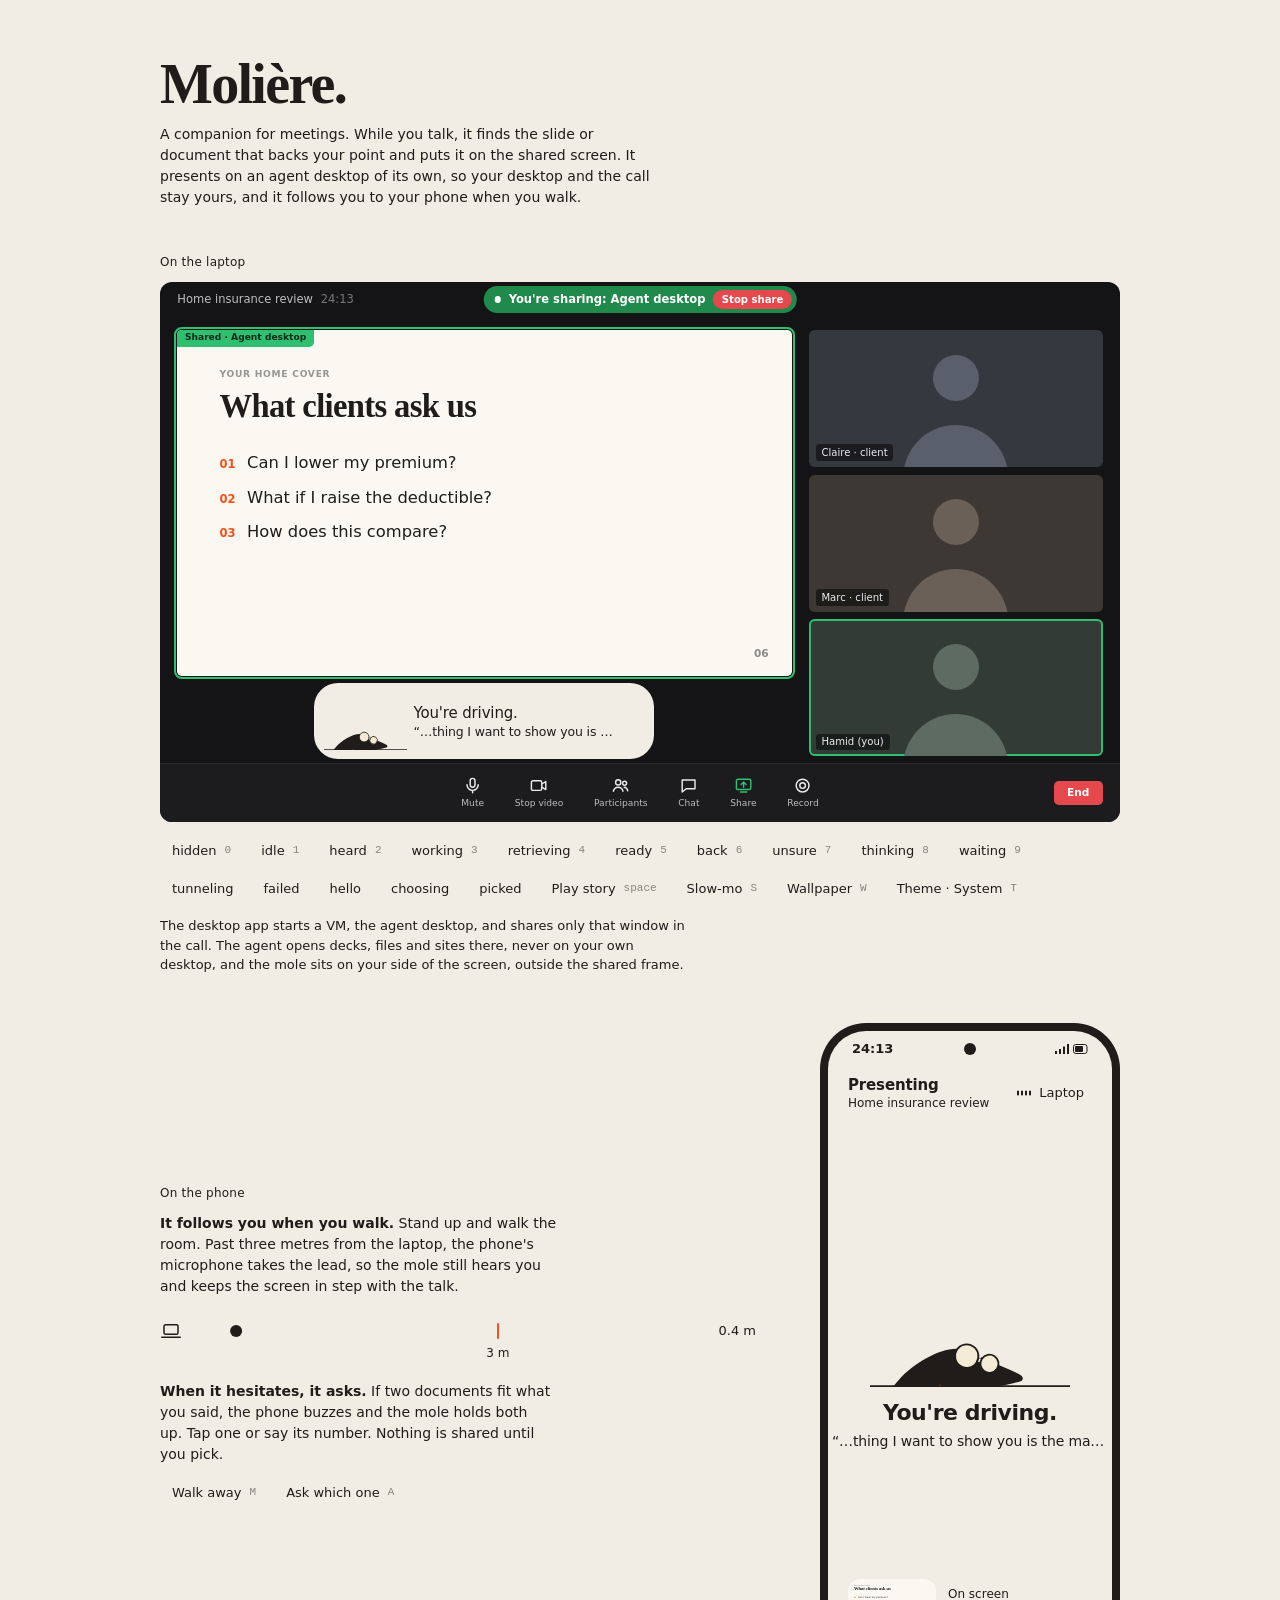
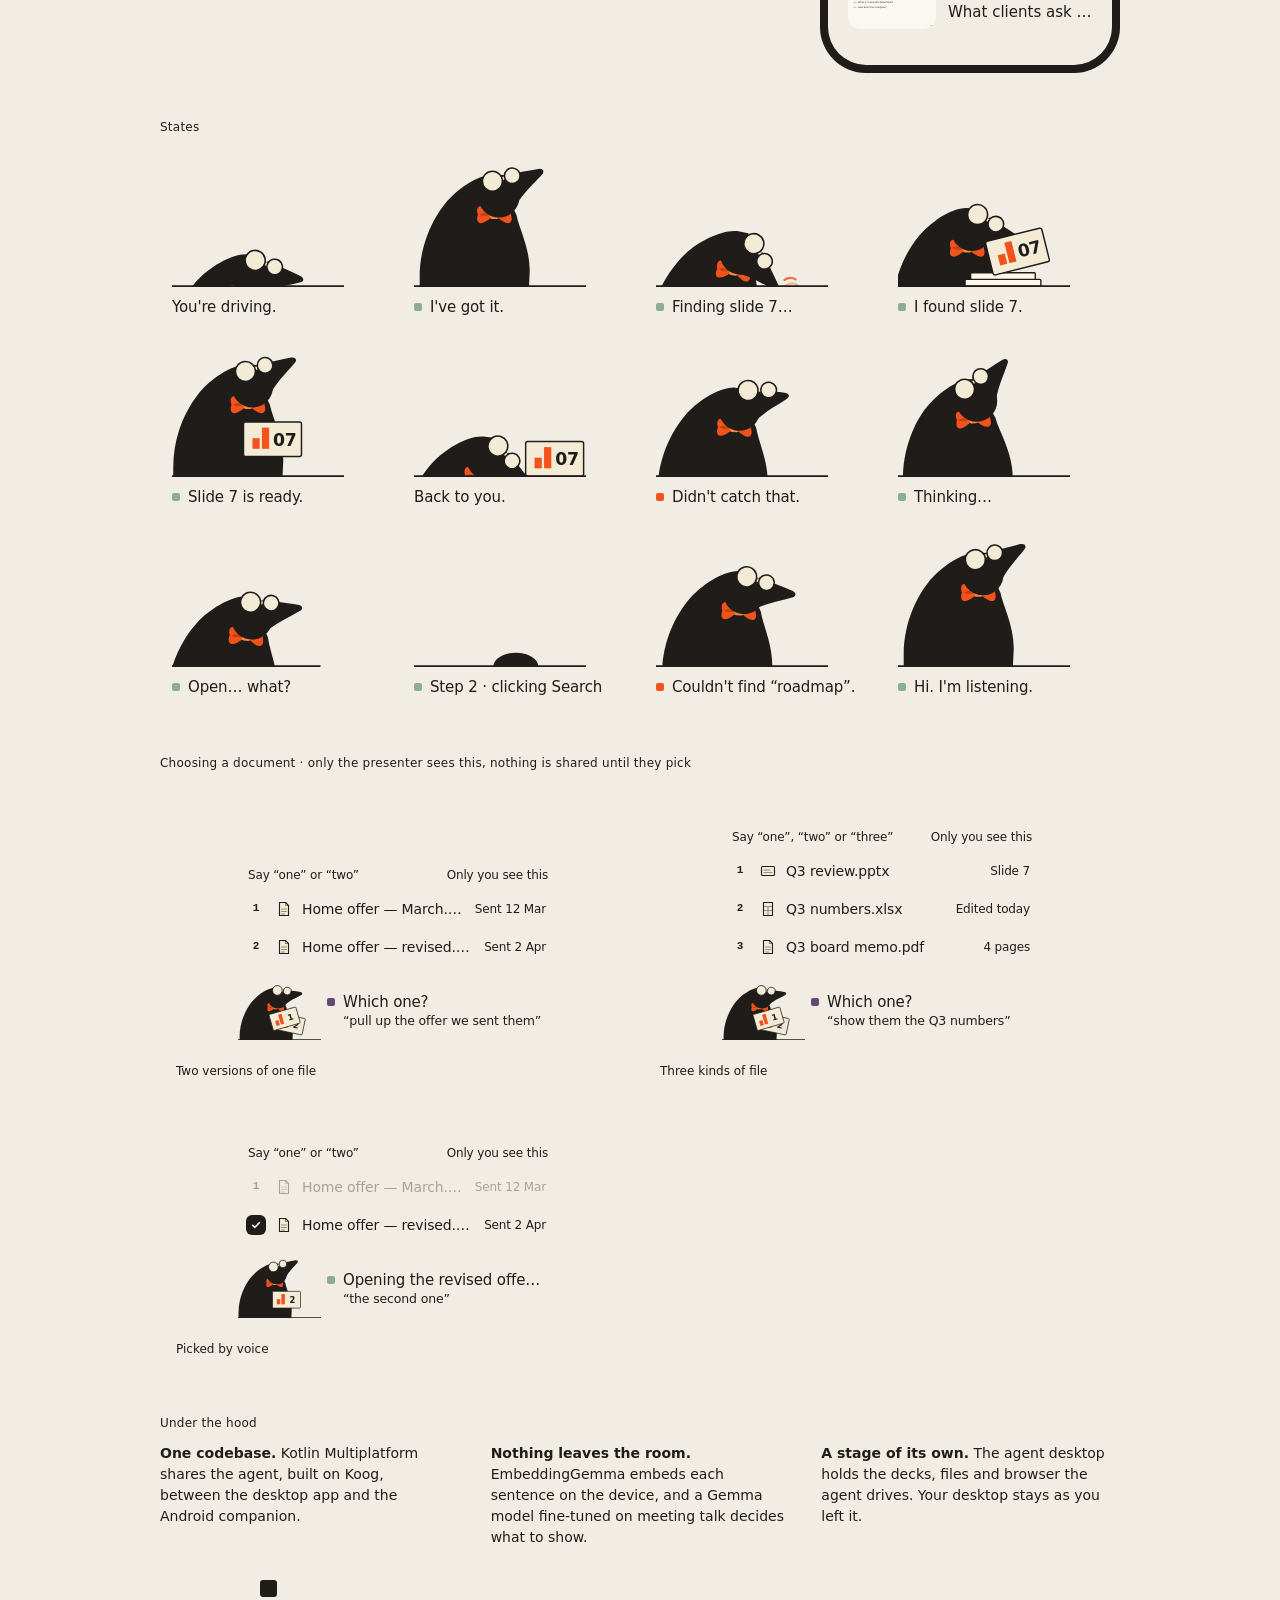
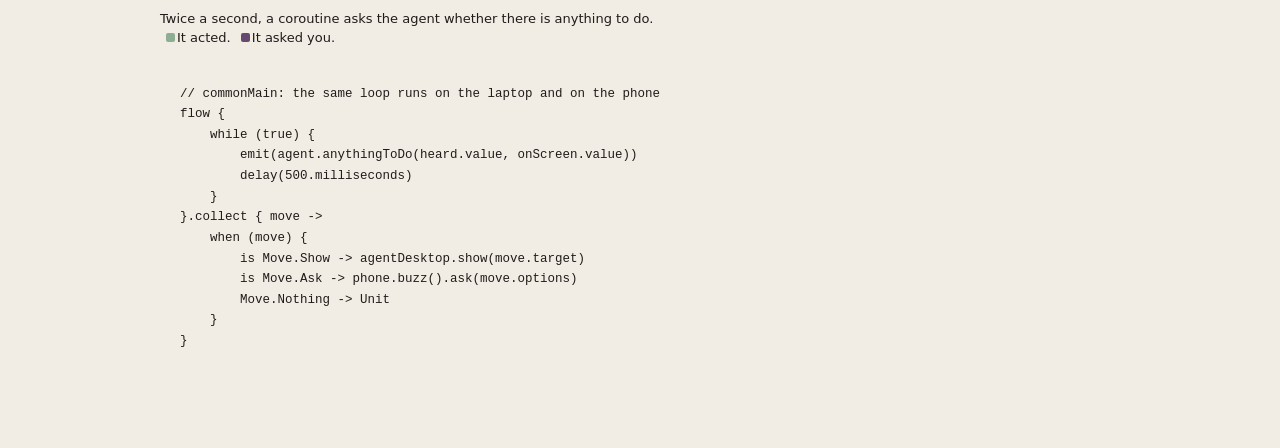
==== commit c3a0fd80: "Merge branch 'main' into worktree-agent-ac71f909d9b2bd4ab" ====
--- a/mole/index.html
+++ b/mole/index.html
@@ -1,7 +1,7 @@
 <!doctype html>
 <meta charset="utf-8">
 <meta name="viewport" content="width=device-width">
-<title>The Mole</title>
+<title>Molière</title>
 <link rel="stylesheet" href="mole.css">
 <style>
   :root {
@@ -239,7 +239,7 @@
 
 <main>
   <header>
-    <h1>The Mole.</h1>
+    <h1>Molière.</h1>
     <p>A companion for meetings. While you talk, it finds the slide or document that backs your point and puts it on the shared screen. It presents on an agent desktop of its own, so your desktop and the call stay yours, and it follows you to your phone when you walk.</p>
   </header>
   <section>
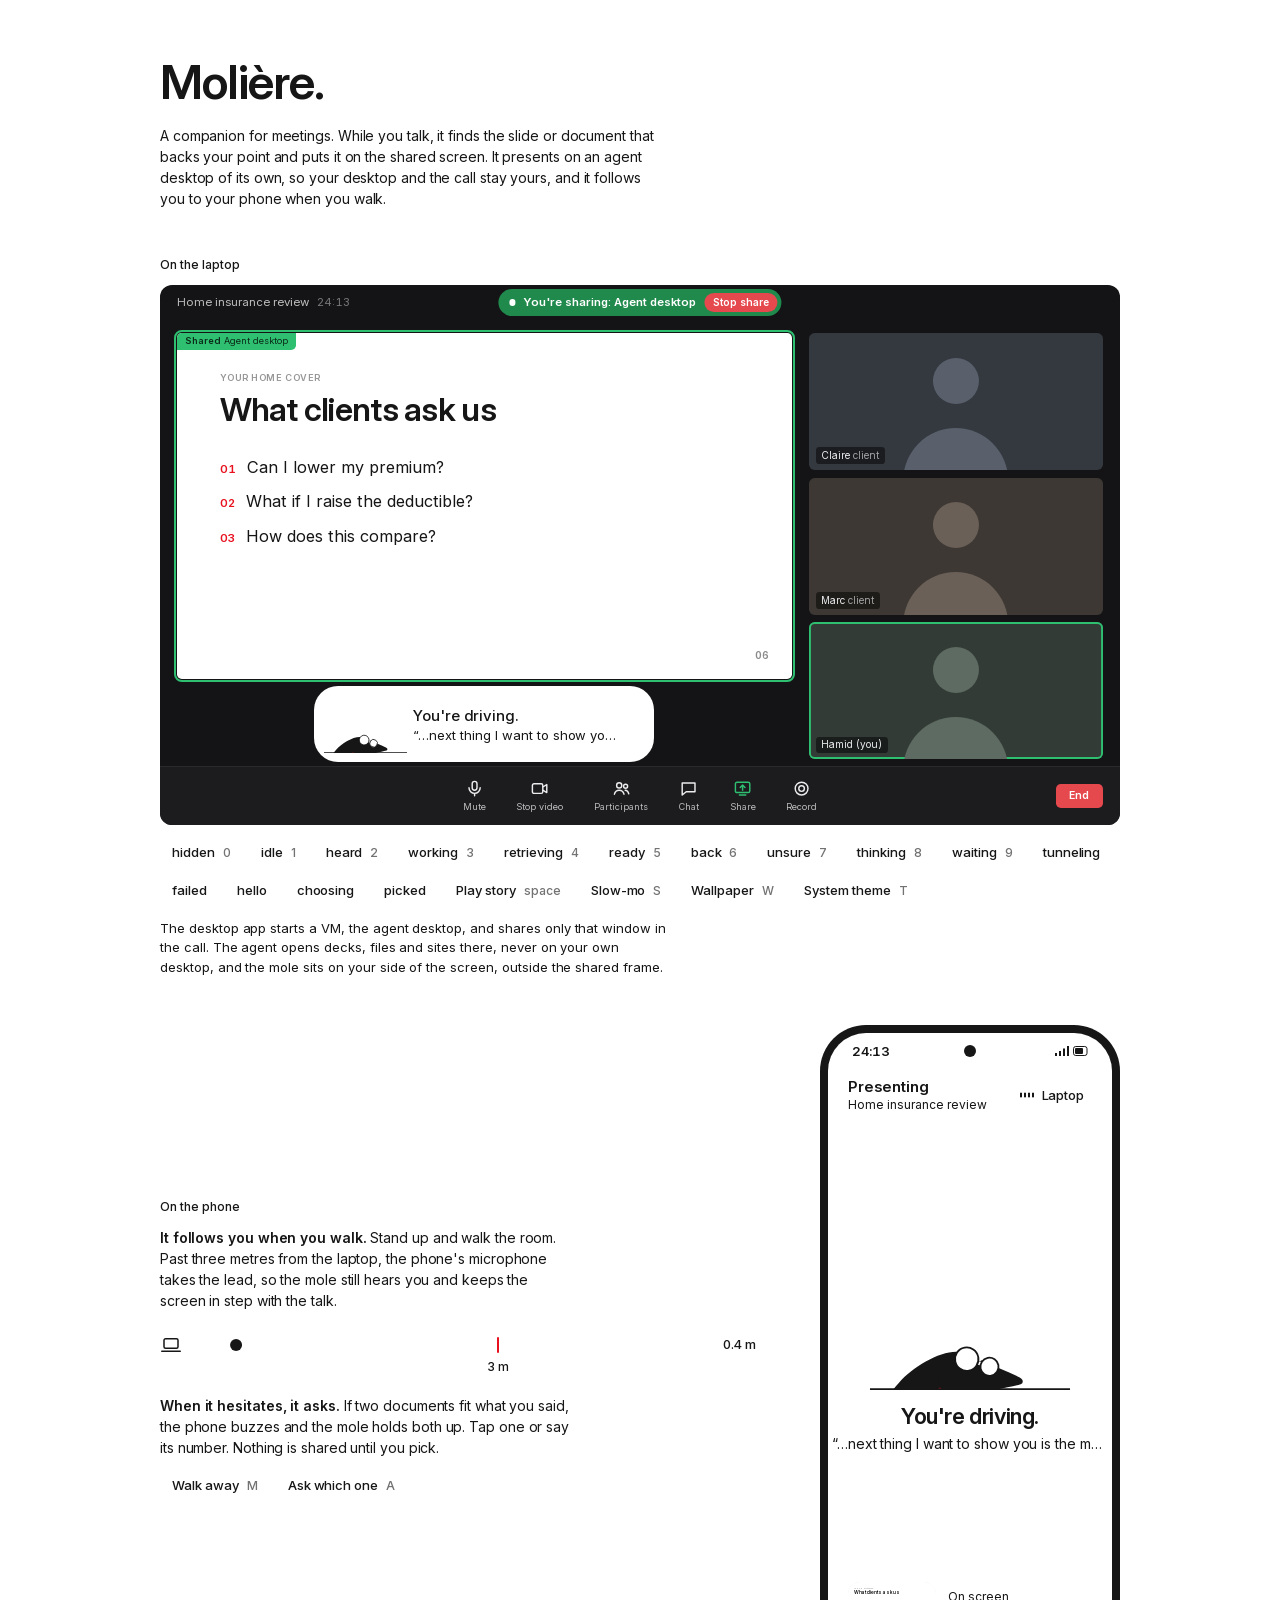
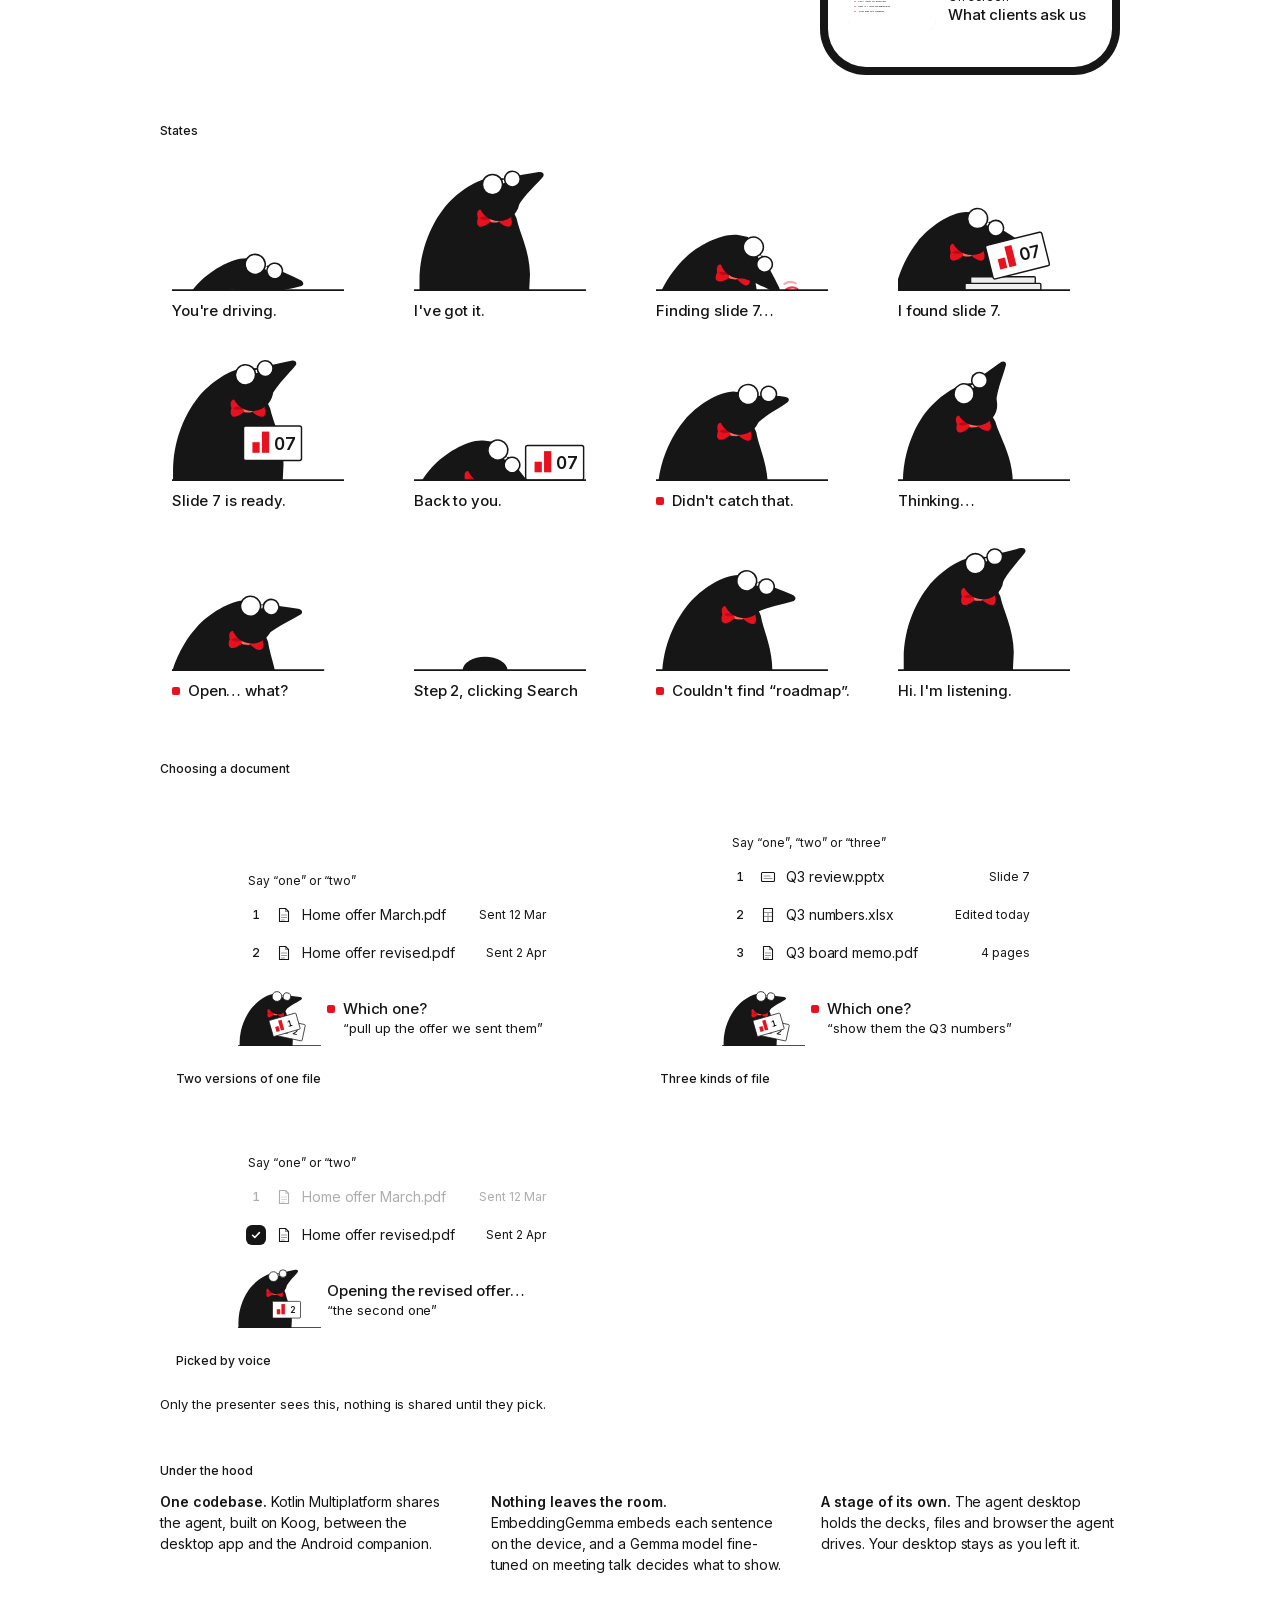
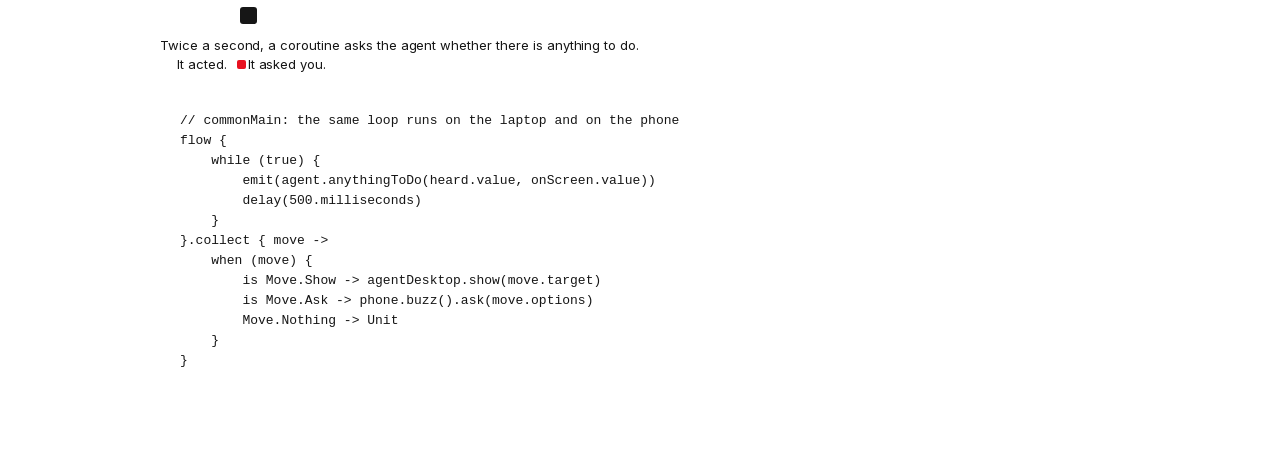
==== commit 0c197432: "Give the mole a white, signal red and Inter identity, flat and without dot or dash separators, check" ====
--- a/mole/index.html
+++ b/mole/index.html
@@ -5,12 +5,11 @@
 <link rel="stylesheet" href="mole.css">
 <style>
   :root {
-    --page: light-dark(var(--paper), oklch(0.205 0.006 62));
+    --page: light-dark(var(--paper), oklch(0.17 0 0));
     --fill: oklch(from var(--ink) l c h / .05);
     --muted: oklch(from var(--ink) l c h / .64);
-    --device: light-dark(var(--rim), oklch(0.16 0.004 62)); /* the phone's body */
+    --device: light-dark(var(--rim), oklch(0.12 0 0)); /* the phone's body */
     --outline: light-dark(oklch(0 0 0 / .1), oklch(1 0 0 / .1)); /* the thumbnail's edge */
-    --on-call: light-dark(oklch(0 0 0 / .25), var(--hairline)); /* the bar's edge over the call */
     /* Not themed: the call is someone else's dark app, and the deck, its files and the wallpapers are the presenter's. */
     --call: oklch(0.192 0.004 286);
     --call-panel: oklch(0.2278 0.0057 285.94);
@@ -25,70 +24,77 @@
     --video: oklch(0.1647 0.0041 285.93);
     --white: oklch(1 0 0);
     --black: oklch(0 0 0);
-    --deck: oklch(0.9798 0.0086 84.57);
-    --deck-ink: oklch(0.2291 0.006 56.07);
-    --pdf: oklch(0.9198 0.0075 80.72);
-    --pdf-bar: oklch(0.9731 0.0041 91.44);
-    --wall-sage: oklch(0.9168 0.0153 136.08);
+    --deck: oklch(1 0 0);
+    --deck-ink: oklch(0.2 0 0);
+    --pdf: oklch(0.93 0 0);
+    --pdf-bar: oklch(0.975 0 0);
     --ease-in-out: cubic-bezier(0.77, 0, 0.175, 1);
-    --sans: -apple-system, system-ui, sans-serif;
-  }
-  body { margin: 0; background: var(--page); color: var(--ink); font: 14px/1.5 -apple-system, system-ui, sans-serif; -webkit-font-smoothing: antialiased; }
+    --sans: "Inter", system-ui, sans-serif;
+    --mono: ui-monospace, "SF Mono", Menlo, monospace;
+  }
+  body { margin: 0; background: var(--page); color: var(--ink); font: 400 14px/1.5 var(--sans); letter-spacing: -0.006em; -webkit-font-smoothing: antialiased; }
   main { max-width: 960px; margin: 0 auto; padding: 56px 32px 80px; display: grid; gap: 48px; }
   main > * { min-width: 0; }
-  h1 { font: 600 56px/1 ui-serif, "New York", Georgia, serif; letter-spacing: -0.03em; margin: 0 0 12px; }
+  h1 { font: 600 48px/1.1 var(--sans); letter-spacing: -0.022em; margin: 0 0 16px; }
   header p { margin: 0; max-width: 56ch; color: var(--muted); text-wrap: pretty; }
-  h2 { font: 500 12px/1 -apple-system, system-ui, sans-serif; letter-spacing: .02em; color: var(--hint); margin: 0 0 14px; }
+  h2 { font: 500 12px/16px var(--sans); letter-spacing: 0; color: var(--hint); margin: 0 0 12px; }
   p { text-wrap: pretty; }
-  .note { margin: 12px 0 0; max-width: 64ch; font-size: 13px; color: var(--muted); }
+  .note { margin: 12px 0 0; max-width: 64ch; font-size: 13px; letter-spacing: -0.003em; color: var(--muted); }
 
   .screen { position: relative; aspect-ratio: 16 / 9; border-radius: 12px; overflow: hidden; container-type: inline-size; transition: background-color .3s ease; }
   .screen[data-wall="0"] { background-color: var(--call); }
   .screen[data-wall="1"] { background-color: var(--ember); }
-  .screen[data-wall="2"] { background-color: var(--deck-ink); }
+  .screen[data-wall="2"] { background-color: var(--black); }
   .screen[data-wall="3"] { background-color: var(--white); box-shadow: inset 0 0 0 1px var(--hairline); }
-  .screen[data-wall="4"] { background-color: var(--wall-sage); }
+  /* A photo-like wallpaper, so the bar is also seen over something busy. */
+  .screen[data-wall="4"] {
+    background: radial-gradient(60% 45% at 72% 28%, oklch(0.94 0.05 85), transparent 70%),
+      radial-gradient(120% 55% at 25% 108%, oklch(0.36 0.07 145) 35%, transparent 72%),
+      radial-gradient(80% 45% at 92% 104%, oklch(0.28 0.05 155) 25%, transparent 75%),
+      linear-gradient(oklch(0.6 0.09 240), oklch(0.83 0.05 215) 55%, oklch(0.68 0.07 125));
+  }
   .screen .mole-bar { position: absolute; left: 50%; bottom: 24px; translate: -50% 0; }
   /* In the meeting the bar sits on the presenter's side: under the shared frame, never inside it. */
-  .screen[data-wall="0"] .mole-bar { left: 33.8cqw; bottom: calc(6cqw + 5px); box-shadow: 0 0 0 1px var(--on-call), 0 10px 30px oklch(from var(--black) l c h / .4); }
+  .screen[data-wall="0"] .mole-bar { left: 33.8cqw; bottom: calc(6cqw + 5px); }
 
   /* -- the meeting mock: everything in cqw, so it scales with the screen (laid out at 896px wide) -------------------- */
-  .meeting { display: none; position: absolute; inset: 0; color: var(--call-text); font: 1.2cqw/1.3 -apple-system, system-ui, sans-serif; }
+  .meeting { display: none; position: absolute; inset: 0; color: var(--call-text); font: 1.2cqw/1.3 var(--sans); letter-spacing: 0; }
   .screen[data-wall="0"] .meeting { display: block; }
   .z-top { position: absolute; inset: 0 0 auto; height: 3.6cqw; display: flex; align-items: center; padding: 0 1.8cqw; color: oklch(from var(--white) l c h / .72); }
-  .z-top b { font-weight: 500; color: oklch(from var(--white) l c h / .42); margin-left: .8cqw; font-variant-numeric: tabular-nums; }
+  .z-top b { font-weight: 400; color: oklch(from var(--white) l c h / .42); margin-left: .8cqw; font-variant-numeric: tabular-nums; }
   .z-sharing { position: absolute; left: 50%; translate: -50% 0; display: flex; align-items: center; gap: .8cqw; padding: .4cqw .45cqw .4cqw 1.1cqw; border-radius: 99px; background: var(--call-green-deep); color: var(--white); font-weight: 600; white-space: nowrap; }
   .z-sharing i { width: .7cqw; height: .7cqw; border-radius: 50%; background: var(--white); }
   .z-sharing span { padding: .3cqw .9cqw; border-radius: 99px; background: var(--call-red); font-size: 1.05cqw; }
 
-  .z-stage { position: absolute; left: 1.8cqw; top: 5cqw; width: 64cqw; height: 36cqw; border-radius: .5cqw; overflow: hidden; background: var(--deck); outline: .22cqw solid var(--call-green); outline-offset: .2cqw; }
-  .z-tag { position: absolute; z-index: 1; left: 0; top: 0; padding: .25cqw .8cqw; border-bottom-right-radius: .5cqw; background: var(--call-green); color: var(--call-green-ink); font: 600 .95cqw/1.3 -apple-system, system-ui, sans-serif; }
-  .z-slide { position: absolute; inset: 0; opacity: 0; transition: opacity .35s ease; color: var(--deck-ink); }
+  .z-stage { position: absolute; left: 1.8cqw; top: 5cqw; width: 64cqw; height: 36cqw; border-radius: .5cqw; overflow: hidden; background: var(--deck); outline: .22cqw solid var(--call-green); outline-offset: .2cqw; color-scheme: light; }
+  .z-tag { position: absolute; z-index: 1; left: 0; top: 0; padding: .25cqw .8cqw; border-bottom-right-radius: .5cqw; background: var(--call-green); color: var(--call-green-ink); font: 400 .95cqw/1.3 var(--sans); }
+  .z-tag b { font-weight: 600; }
+  .z-slide { position: absolute; inset: 0; opacity: 0; color: var(--deck-ink); }
   .screen[data-slide=slide6] .z-slide[data-name=slide6], .screen[data-slide=slide7] .z-slide[data-name=slide7],
   .screen[data-slide=offer] .z-slide[data-name=offer], .screen[data-slide=video] .z-slide[data-name=video] { opacity: 1; }
 
   .z-deck { padding: 4.2cqw 4.4cqw; box-sizing: border-box; display: flex; flex-direction: column; }
-  .z-kicker { font: 600 .95cqw/1 -apple-system, system-ui, sans-serif; letter-spacing: .08em; text-transform: uppercase; color: oklch(from var(--deck-ink) l c h / .45); }
-  .z-deck h3 { font: 600 3.4cqw/1.05 ui-serif, "New York", Georgia, serif; letter-spacing: -0.02em; margin: 1cqw 0 0; }
-  .z-page { position: absolute; right: 2.4cqw; bottom: 1.8cqw; font: 700 1.1cqw/1 -apple-system, system-ui, sans-serif; color: oklch(from var(--deck-ink) l c h / .5); }
+  .z-kicker { font: 600 .95cqw/1 var(--sans); letter-spacing: .06em; text-transform: uppercase; color: oklch(from var(--deck-ink) l c h / .45); }
+  .z-deck h3 { font: 600 3.4cqw/1.1 var(--sans); letter-spacing: -0.022em; margin: 1cqw 0 0; }
+  .z-page { position: absolute; right: 2.4cqw; bottom: 1.8cqw; font: 600 1.1cqw/1 var(--sans); font-variant-numeric: tabular-nums; color: oklch(from var(--deck-ink) l c h / .5); }
   .z-points { list-style: none; margin: 3cqw 0 0; padding: 0; display: grid; gap: 1.4cqw; font-size: 1.7cqw; }
-  .z-points b { color: var(--ember); margin-right: 1.2cqw; font-size: 1.2cqw; }
+  .z-points b { color: var(--ember); margin-right: 1.2cqw; font-size: 1.2cqw; font-weight: 600; font-variant-numeric: tabular-nums; }
   .z-chart { margin-top: auto; height: 17cqw; display: flex; align-items: flex-end; gap: 2.4cqw; padding-left: .4cqw; border-bottom: .12cqw solid oklch(from var(--deck-ink) l c h / .3); }
   .z-chart i { width: 6.5cqw; background: oklch(from var(--deck-ink) l c h / .16); position: relative; border-radius: .2cqw .2cqw 0 0; }
   .z-chart i:last-child { background: var(--ember); }
-  .z-chart i::after { content: attr(data-year); position: absolute; left: 0; right: 0; top: 100%; margin-top: .6cqw; text-align: center; font: 500 .95cqw/1 -apple-system, system-ui, sans-serif; color: oklch(from var(--deck-ink) l c h / .5); }
+  .z-chart i::after { content: attr(data-year); position: absolute; left: 0; right: 0; top: 100%; margin-top: .6cqw; text-align: center; font: 500 .95cqw/1 var(--sans); font-variant-numeric: tabular-nums; color: oklch(from var(--deck-ink) l c h / .5); }
 
   .z-pdf { background: var(--pdf); }
-  .z-pdf header { display: flex; justify-content: space-between; padding: .7cqw 1.6cqw .7cqw 11.5cqw; background: var(--pdf-bar); border-bottom: 1px solid oklch(from var(--deck-ink) l c h / .1); font-size: 1cqw; color: oklch(from var(--deck-ink) l c h / .6); }
-  .z-sheet { position: absolute; left: 50%; translate: -50% 0; top: 4.4cqw; width: 30cqw; height: 40cqw; padding: 2.6cqw 2.8cqw; box-sizing: border-box; background: var(--white); box-shadow: 0 .3cqw 1.2cqw oklch(from var(--black) l c h / .12); }
-  .z-sheet h4 { font: 600 1.9cqw/1.1 ui-serif, "New York", Georgia, serif; margin: 0; }
+  .z-pdf header { display: flex; justify-content: space-between; padding: .7cqw 1.6cqw .7cqw 15cqw; background: var(--pdf-bar); border-bottom: 1px solid oklch(from var(--deck-ink) l c h / .1); font-size: 1cqw; color: oklch(from var(--deck-ink) l c h / .6); }
+  .z-sheet { position: absolute; left: 50%; translate: -50% 0; top: 4.4cqw; width: 30cqw; height: 40cqw; padding: 2.6cqw 2.8cqw; box-sizing: border-box; background: var(--white); }
+  .z-sheet h4 { font: 600 1.9cqw/1.2 var(--sans); letter-spacing: -0.018em; margin: 0; }
   .z-sheet p { margin: .5cqw 0 2cqw; font-size: .95cqw; color: oklch(from var(--deck-ink) l c h / .5); }
   .z-row { display: flex; justify-content: space-between; align-items: center; padding: .9cqw 0; border-top: 1px solid oklch(from var(--deck-ink) l c h / .08); font-size: 1cqw; }
   .z-row i { width: 7cqw; height: .8cqw; border-radius: .4cqw; background: oklch(from var(--deck-ink) l c h / .12); }
   .z-row.z-hot i { background: var(--ember); }
 
   .z-video { background: var(--video); color: var(--white); }
-  .z-video h5 { position: absolute; left: 2cqw; top: 2.4cqw; margin: 0; font: 600 1.4cqw/1 -apple-system, system-ui, sans-serif; }
+  .z-video h5 { position: absolute; left: 2cqw; top: 2.4cqw; margin: 0; font: 600 1.4cqw/1 var(--sans); }
   .z-video .z-play { position: absolute; left: 50%; top: 50%; translate: -50% -50%; width: 6cqw; height: 6cqw; border-radius: 50%; background: oklch(from var(--white) l c h / .14); display: grid; place-items: center; }
   .z-video .z-play::after { content: ""; margin-left: .5cqw; border-left: 1.8cqw solid var(--white); border-top: 1.1cqw solid transparent; border-bottom: 1.1cqw solid transparent; }
   .z-video .z-progress { position: absolute; left: 2cqw; right: 2cqw; bottom: 2cqw; height: .35cqw; border-radius: 1cqw; background: oklch(from var(--white) l c h / .2); }
@@ -99,6 +105,7 @@
   .z-tile::before { content: ""; position: absolute; left: 50%; top: 18%; translate: -50% 0; width: 4.8cqw; height: 4.8cqw; border-radius: 50%; background: var(--fg); }
   .z-tile::after { content: ""; position: absolute; left: 50%; bottom: -2.6cqw; translate: -50% 0; width: 11cqw; height: 7cqw; border-radius: 5.5cqw 5.5cqw 0 0; background: var(--fg); }
   .z-tile span { position: absolute; z-index: 1; left: .7cqw; bottom: .6cqw; padding: .2cqw .6cqw; border-radius: .35cqw; background: oklch(from var(--black) l c h / .5); font-size: 1.05cqw; }
+  .z-tile small { font-size: inherit; opacity: .64; }
   .z-tile.z-talking { box-shadow: inset 0 0 0 .2cqw var(--call-green); }
 
   .z-tools { position: absolute; inset: auto 0 0; height: 6cqw; display: flex; align-items: center; justify-content: center; gap: 3.2cqw; background: var(--call-panel); border-top: 1px solid oklch(from var(--white) l c h / .06); }
@@ -108,11 +115,11 @@
   .z-tools .z-end { position: absolute; right: 1.8cqw; padding: .55cqw 1.4cqw; border-radius: .5cqw; background: var(--call-red); color: var(--white); font-weight: 600; font-size: 1.1cqw; }
 
   .controls { display: flex; flex-wrap: wrap; gap: 6px; margin-top: 12px; }
-  .controls button { font: 500 13px/1 -apple-system, system-ui, sans-serif; color: var(--ink); background: var(--fill); border: 0; border-radius: 8px; height: 32px; padding: 0 12px; display: inline-flex; align-items: center; gap: 8px; cursor: pointer; transition: background-color .15s ease, color .15s ease, scale .16s var(--ease-out); }
+  .controls button { font: 500 13px/1 var(--sans); letter-spacing: -0.003em; color: var(--ink); background: var(--fill); border: 0; border-radius: 8px; height: 32px; padding: 0 12px; display: inline-flex; align-items: center; gap: 8px; cursor: pointer; transition: background-color .15s ease, color .15s ease, scale .16s var(--ease-out); }
   .controls button[aria-pressed=true] { background: var(--ink); color: var(--paper); }
   .controls button:active { scale: .97; }
   .controls button:focus-visible { outline: 2px solid var(--ink); outline-offset: 2px; }
-  kbd { font: 500 11px/1 ui-monospace, monospace; opacity: .5; }
+  kbd { font: 500 12px/1 var(--sans); letter-spacing: 0; opacity: .6; }
 
   /* -- the phone: the companion for when the presenter stands up and walks ------------------------------------------ */
 
@@ -124,7 +131,7 @@
   .range svg { width: 22px; height: 16px; }
   .track { position: relative; height: 28px; background: radial-gradient(circle, oklch(from var(--ink) l c h / .28) 1px, transparent 1.5px) 0 50% / 8px 8px repeat-x; }
   .edge { position: absolute; left: 60%; top: 6px; bottom: 6px; width: 2px; border-radius: 1px; background: var(--ember); }
-  .edge::after { content: "3 m"; position: absolute; top: 100%; left: 50%; translate: -50% 8px; font: 500 12px/1 var(--sans); color: var(--muted); white-space: nowrap; }
+  .edge::after { content: "3 m"; position: absolute; top: 100%; left: 50%; translate: -50% 8px; font: 500 12px/1 var(--sans); letter-spacing: 0; color: var(--muted); white-space: nowrap; }
   .walker { position: absolute; inset: 0; transform: translateX(calc(var(--d) * 100%)); transition: transform calc(1400ms * var(--slow)) var(--ease-in-out); }
   .walker i { position: absolute; left: 0; top: 50%; width: 12px; height: 12px; translate: -50% -50%; border-radius: 50%; background: var(--ink); }
   .range output { font: 500 13px/1 var(--sans); font-variant-numeric: tabular-nums; text-align: right; }
@@ -144,8 +151,8 @@
   .status svg { width: 34px; height: 12px; fill: currentColor; }
   .top { flex: none; display: flex; align-items: center; justify-content: space-between; gap: 12px; padding: 8px 16px 8px 20px; }
   .top > div:first-child { min-width: 0; }
-  .top b { display: block; font: 600 15px/20px var(--sans); letter-spacing: -0.01em; white-space: nowrap; overflow: hidden; text-overflow: ellipsis; }
-  .top small { display: block; font-size: 12px; line-height: 16px; color: var(--muted); }
+  .top b { display: block; font: 600 15px/20px var(--sans); letter-spacing: -0.009em; white-space: nowrap; overflow: hidden; text-overflow: ellipsis; }
+  .top small { display: block; font-size: 12px; line-height: 16px; letter-spacing: 0; color: var(--muted); }
   .mic { flex: none; display: flex; align-items: center; gap: 8px; height: 32px; padding: 0 12px 0 11px; border-radius: 16px; background: var(--fill); font: 500 13px/1 var(--sans); transition: background-color calc(200ms * var(--slow)) ease, color calc(200ms * var(--slow)) ease; }
   [data-mic=phone] .mic { background: var(--ink); color: var(--paper); }
   .wave { display: flex; align-items: center; gap: 2px; height: 12px; }
@@ -165,10 +172,9 @@
   .phone .mole-text { flex: none; width: 100%; text-align: center; }
   .phone .mole-dot { display: none; }
   .phone .mole-text .mole-words { padding: 0; --wx: 0px; --wy: 0px; }
-  .phone .mole-title { font: 600 22px/28px var(--sans); letter-spacing: -0.02em; }
-  .phone .mole-heard { height: 20px; margin-top: 4px; font-size: 14px; line-height: 20px; }
-  .phone .mole-hint { padding: 16px 10px 8px; justify-content: center; }
-  .phone .mole-hint > span:last-child { display: none; } /* everything on the phone is the presenter's alone */
+  .phone .mole-title { font: 600 22px/28px var(--sans); letter-spacing: -0.018em; }
+  .phone .mole-heard { height: 20px; margin-top: 4px; font-size: 14px; line-height: 20px; letter-spacing: -0.006em; }
+  .phone .mole-hint { padding: 16px 10px 8px; text-align: center; }
   .phone .mole-list { border-bottom: 0; }
   /* A thumb needs a taller row than a cursor, and the name must not truncate: on two versions of one file the end of the
      name is the difference, so the date drops under it. */
@@ -177,15 +183,15 @@
   .phone .mole-name { align-self: end; }
   .phone .mole-meta { grid-column: 3; align-self: start; }
 
-  .now { flex: none; display: grid; grid-template-columns: 88px minmax(0, 1fr); gap: 12px; align-items: center; margin: 0 12px 28px; padding: 8px; border-radius: 20px; background: var(--fill); }
-  .now > div > small { display: block; font-size: 12px; line-height: 16px; color: var(--muted); }
-  .now > div > b { display: block; font: 500 15px/20px var(--sans); white-space: nowrap; overflow: hidden; text-overflow: ellipsis; }
+  .now { flex: none; display: grid; grid-template-columns: 88px minmax(0, 1fr); gap: 12px; align-items: center; margin: 0 12px 28px; padding: 8px; }
+  .now > div > small { display: block; font-size: 12px; line-height: 16px; letter-spacing: 0; color: var(--muted); }
+  .now > div > b { display: block; font: 500 15px/20px var(--sans); letter-spacing: -0.009em; white-space: nowrap; overflow: hidden; text-overflow: ellipsis; }
   /* A live copy of the shared frame: its slides are laid out in cqw of a 896px screen, so a container 88 / .64 px wide
      makes the frame (64cqw) exactly as wide as the thumbnail. */
   .thumb { position: relative; height: 49.5px; border-radius: 12px; overflow: hidden; outline: 1px solid var(--outline); outline-offset: -1px; }
   .thumb-cq { width: 137.5px; container-type: inline-size; }
-  .thumb-stage { position: relative; width: 64cqw; height: 36cqw; background: var(--deck); font: 1.2cqw/1.3 var(--sans); }
-  .thumb .z-slide { opacity: 1; transition: none; }
+  .thumb-stage { position: relative; width: 64cqw; height: 36cqw; background: var(--deck); font: 1.2cqw/1.3 var(--sans); letter-spacing: 0; color-scheme: light; }
+  .thumb .z-slide { opacity: 1; }
   .home { position: absolute; left: 50%; bottom: 8px; width: 100px; height: 4px; translate: -50% 0; border-radius: 2px; background: oklch(from var(--ink) l c h / .25); }
 
   /* -- states, choices and the loop ----------------------------------------------------------------------------- */
@@ -204,10 +210,10 @@
 
   /* Choosing cells show the whole bar as it looks on screen, bottom-aligned so the panels' heights compare. */
   .choices { display: grid; grid-template-columns: repeat(auto-fill, minmax(380px, 1fr)); gap: 8px; }
-  .choices button { all: unset; display: grid; grid-template-rows: 1fr auto; justify-items: center; gap: 16px; padding: 32px 16px 14px; border-radius: 12px; background: oklch(from var(--ink) l c h / .04); cursor: pointer; transition: background-color .15s ease; }
+  .choices button { all: unset; display: grid; grid-template-rows: 1fr auto; justify-items: center; gap: 16px; padding: 32px 16px 14px; border-radius: 12px; cursor: pointer; transition: background-color .15s ease; }
   .choices button:focus-visible { outline: 2px solid var(--ink); outline-offset: 2px; }
   .choices .mole-bar { align-self: end; }
-  .choices small { justify-self: start; font: 500 12px/1 -apple-system, system-ui, sans-serif; color: var(--hint); }
+  .choices small { justify-self: start; font: 500 12px/16px var(--sans); letter-spacing: 0; color: var(--hint); }
 
   .hood { display: grid; grid-template-columns: repeat(auto-fit, minmax(220px, 1fr)); gap: 24px 32px; }
   .hood p { margin: 0; }
@@ -216,16 +222,16 @@
   .ticks i, .sw { aspect-ratio: 1; border-radius: 3px; background: oklch(from var(--ink) l c h / .08); transition: background-color calc(200ms * var(--slow)) ease; }
   .legend { white-space: nowrap; }
   .sw { display: inline-block; width: 9px; margin: 0 2px 0 6px; border-radius: 2px; }
-  .ticks [data-did=acted], .sw[data-did=acted] { background: var(--sage); }
-  .ticks [data-did=asked], .sw[data-did=asked] { background: var(--plum); }
+  .ticks [data-did=acted], .sw[data-did=acted] { background: oklch(from var(--ink) l c h / .45); }
+  .ticks [data-did=asked], .sw[data-did=asked] { background: var(--ember); }
   .ticks [data-now] { background: var(--ink); }
-  pre { margin: 20px 0 0; padding: 16px 20px; border-radius: 12px; background: var(--fill); font: 12.5px/1.65 ui-monospace, "SF Mono", Menlo, monospace; overflow-x: auto; }
+  pre { margin: 20px 0 0; padding: 16px 20px; border-radius: 12px; background: var(--fill); font: 13px/20px var(--mono); letter-spacing: 0; overflow-x: auto; }
   pre .c { color: var(--muted); }
 
   @media (hover: hover) and (pointer: fine) {
     .controls button:hover:not([aria-pressed=true]) { background: oklch(from var(--ink) l c h / .09); }
     .sheet button:hover { background: var(--hover); }
-    .choices button:hover { background: oklch(from var(--ink) l c h / .07); }
+    .choices button:hover { background: var(--hover); }
   }
   @media (max-width: 760px) {
     .pocket { grid-template-columns: 1fr; gap: 40px; }
@@ -248,7 +254,7 @@
       <div class="meeting" aria-hidden="true">
         <div class="z-top">Home insurance review<b>24:13</b><div class="z-sharing"><i></i>You're sharing: Agent desktop<span>Stop share</span></div></div>
         <div class="z-stage">
-          <div class="z-tag">Shared · Agent desktop</div>
+          <div class="z-tag"><b>Shared</b> Agent desktop</div>
           <div class="z-slide z-deck" data-name="slide6">
             <div class="z-kicker">Your home cover</div>
             <h3>What clients ask us</h3>
@@ -266,10 +272,10 @@
             <div class="z-page">07</div>
           </div>
           <div class="z-slide z-pdf" data-name="offer">
-            <header><span id="pdfName">Home offer — revised.pdf</span><span>1 / 4</span></header>
+            <header><span id="pdfName">Home offer revised.pdf</span><span>1 / 4</span></header>
             <div class="z-sheet">
               <h4>Home insurance offer</h4>
-              <p>Revised · 2 April</p>
+              <p>Revised on 2 April</p>
               <div class="z-row z-hot">Deductible<i></i></div>
               <div class="z-row">Premium per year<i></i></div>
               <div class="z-row">Contents covered<i></i></div>
@@ -279,8 +285,8 @@
           <div class="z-slide z-video" data-name="video"><h5>Robot gripper demo</h5><div class="z-play"></div><div class="z-progress"></div></div>
         </div>
         <div class="z-people">
-          <div class="z-tile" style="--bg: var(--tile-a); --fg: var(--face-a)"><span>Claire · client</span></div>
-          <div class="z-tile" style="--bg: var(--tile-b); --fg: var(--face-b)"><span>Marc · client</span></div>
+          <div class="z-tile" style="--bg: var(--tile-a); --fg: var(--face-a)"><span>Claire <small>client</small></span></div>
+          <div class="z-tile" style="--bg: var(--tile-b); --fg: var(--face-b)"><span>Marc <small>client</small></span></div>
           <div class="z-tile z-talking" style="--bg: var(--tile-c); --fg: var(--face-c)"><span>Hamid (you)</span></div>
         </div>
         <div class="z-tools">
@@ -334,8 +340,9 @@
     <div class="sheet" id="sheet"></div>
   </section>
   <section>
-    <h2>Choosing a document · only the presenter sees this, nothing is shared until they pick</h2>
+    <h2>Choosing a document</h2>
     <div class="choices" id="choices"></div>
+    <p class="note">Only the presenter sees this, nothing is shared until they pick.</p>
   </section>
 
   <section>
@@ -377,14 +384,14 @@
     unsure: { heard: "open the, um, thing from the offsite" },
     thinking: { title: "Thinking…", heard: "show them how the warehouse robot picks" },
     waiting: { title: "Open… what?", heard: "open up, um", timeout: 8000 },
-    tunneling: { title: "Step 2 · clicking Search", heard: "search robot grippers on youtube" },
+    tunneling: { title: "Step 2, clicking Search", heard: "search robot grippers on youtube" },
     failed: { title: "Couldn't find “roadmap”.", heard: "pull up the roadmap" },
     hello: { title: "Hi. I'm listening.", heard: "" },
   };
 
   const OFFERS = [
-    { name: "Home offer — March.pdf", meta: "Sent 12 Mar", kind: "pdf" },
-    { name: "Home offer — revised.pdf", meta: "Sent 2 Apr", kind: "pdf" },
+    { name: "Home offer March.pdf", meta: "Sent 12 Mar", kind: "pdf" },
+    { name: "Home offer revised.pdf", meta: "Sent 2 Apr", kind: "pdf" },
   ];
   const Q3 = [
     { name: "Q3 review.pptx", meta: "Slide 7", kind: "slides" },
@@ -527,8 +534,8 @@
       await beat("hello", {}, 1600);
       await beat("idle", { heard: "" }, 600);
       await beat("thinking", { heard: "show them how the warehouse robot picks" }, 1400);
-      await beat("tunneling", { title: "Step 1 · opening YouTube" }, 1500);
-      await beat("tunneling", { title: "Step 2 · clicking Search" }, 1500);
+      await beat("tunneling", { title: "Step 1, opening YouTube" }, 1500);
+      await beat("tunneling", { title: "Step 2, clicking Search" }, 1500);
       await beat("ready", { title: "It's on screen." }, 1500, "video");
       await beat("back", { heard: "" }, 1300);
       await beat("hidden", {}, 1500);
@@ -554,7 +561,7 @@
     if (next === "System") delete root.dataset.theme;
     else root.dataset.theme = next.toLowerCase();
     themeButton.dataset.theme = next;
-    themeButton.firstChild.data = `Theme · ${next}`;
+    themeButton.firstChild.data = `${next} theme`;
   }
 
   const button = (row, label, key, onclick) => {
@@ -568,7 +575,7 @@
   button(controls, "Play story", "space", story);
   const slowButton = button(controls, "Slow-mo", "S", toggleSlow);
   button(controls, "Wallpaper", "W", nextWall);
-  const themeButton = button(controls, "Theme · System", "T", nextTheme);
+  const themeButton = button(controls, "System theme", "T", nextTheme);
   themeButton.dataset.theme = "System";
   const walkButton = button(pocketControls, "Walk away", "M", () => { run++; walk(phone.dataset.mic === "laptop"); });
   button(pocketControls, "Ask which one", "A", () => show("choosing", CHOICES[0].words));
--- a/mole/mole.css
+++ b/mole/mole.css
@@ -1,38 +1,43 @@
 /* The Mole: a paper cut-out puppet in the overlay bar. mole.js moves the puppet through SVG transform attributes, which
    any CSS transform on its groups would override, so this file only colours it. */
+@import url(fonts/fonts.css);
 /* Themed tokens are light-dark(light, dark): the system picks, data-theme="light|dark" on an element forces it. Dark is
    the light bar's negative: the bar turns to ink and the mole is cut from light paper, while its props (the card, lenses,
-   pile and documents) stay cream paper drawn in ink, as slides and files are. */
+   pile and documents) stay white paper drawn in ink, as slides and files are. One accent, a signal red; everything else
+   is the one neutral ink and its greys. Red means one thing on the bar: the mole needs you. */
 :root {
   color-scheme: light dark;
-  --paper: light-dark(oklch(0.9475 0.0131 82.4), oklch(0.262 0.007 62)); /* the bar and the phone's screen */
-  --ink: light-dark(oklch(0.2291 0.006 56.07), oklch(0.9475 0.0131 82.4)); /* words, focus rings, a picked key */
-  --figure: light-dark(oklch(0.2291 0.006 56.07), oklch(0.88 0.03 78)); /* the mole, its molehill, dirt and ground line */
-  --lens: oklch(0.9405 0.0303 90.33); /* cream paper: the card, the lenses, the documents */
-  --stack: oklch(0.9797 0.0167 88); /* the pile of slides */
-  --rim: oklch(0.2291 0.006 56.07); /* ink on cream paper: rims, edges, the card's number */
+  --paper: light-dark(oklch(1 0 0), oklch(0.25 0 0)); /* the bar and the phone's screen */
+  --ink: light-dark(oklch(0.2 0 0), oklch(0.95 0 0)); /* words, focus rings, a picked key */
+  --figure: light-dark(oklch(0.2 0 0), oklch(0.88 0 0)); /* the mole, its molehill, dirt and ground line */
+  --lens: oklch(1 0 0); /* white paper: the card, the lenses, the documents */
+  --stack: oklch(0.95 0 0); /* the pile of slides, a shade under the card it gives */
+  --rim: oklch(0.2 0 0); /* ink on white paper: rims, edges, the card's number */
   --bridge: light-dark(var(--lens), var(--rim));
   /* On a light mole the tie steps one shade darker, so it keeps 3:1 against the body. */
-  --tie: light-dark(var(--ember), oklch(0.5591 0.1743 38.94));
-  --tie-fold: light-dark(oklch(0.5591 0.1743 38.94), oklch(0.47 0.15 37));
-  --tie-knot: light-dark(oklch(0.7352 0.1591 49.58), var(--ember));
-  --ember: oklch(0.6536 0.2043 37.26);
-  --sage: oklch(0.7185 0.053 150.25);
-  --plum: light-dark(oklch(0.45 0.0681 317.76), oklch(0.68 0.085 318)); /* lifted in dark, where the light plum is 2:1 */
+  --tie: light-dark(var(--ember), oklch(0.53 0.215 27));
+  --tie-fold: light-dark(oklch(0.5 0.2 27), oklch(0.44 0.177 27));
+  --tie-knot: light-dark(oklch(0.7 0.185 27), var(--ember));
+  --ember: light-dark(oklch(0.59 0.235 27), oklch(0.65 0.22 27));
+  --sage: oklch(0.7185 0.053 150.25); /* unused here: slides.html still draws its bullets with it */
   --hairline: oklch(from var(--ink) l c h / .1);
   --rule: oklch(from var(--ink) l c h / .08);
-  --wash: oklch(from var(--ink) l c h / .06); /* a picked row, a key */
+  --wash: oklch(from var(--ink) l c h / .06); /* a picked row */
   --hover: oklch(from var(--ink) l c h / .04);
-  --hint: oklch(from var(--ink) l c h / .5);
-  --heard: oklch(from var(--ink) l c h / .55);
+  --hint: oklch(from var(--ink) l c h / .6);
+  --heard: oklch(from var(--ink) l c h / .66);
   --ease-out: cubic-bezier(0.23, 1, 0.32, 1);
   --slow: 1;
 }
+@media (color-gamut: p3) {
+  :root { --ember: light-dark(oklch(0.59 0.265 27), oklch(0.65 0.245 27)); }
+}
 [data-theme=light] { color-scheme: light; }
 [data-theme=dark] { color-scheme: dark; }
 
 /* The bar is a column: the options panel (usually collapsed) sits above the row with the mole and its words, and since
-   the bar is anchored at its bottom edge, opening the panel grows it upward. */
+   the bar is anchored at its bottom edge, opening the panel grows it upward. Flat: the hairline alone parts it from a
+   white slide or page. */
 .mole-bar {
   display: flex;
   flex-direction: column;
@@ -42,8 +47,8 @@
   background: var(--paper);
   color: var(--ink);
   box-shadow: 0 0 0 1px var(--hairline);
-  font: 500 15px/20px -apple-system, BlinkMacSystemFont, "Inter", system-ui, sans-serif;
-  letter-spacing: -0.01em;
+  font: 500 15px/20px "Inter", system-ui, sans-serif;
+  letter-spacing: -0.009em;
   -webkit-font-smoothing: antialiased;
   transform-origin: 50% 100%;
   transition: opacity calc(180ms * var(--slow)) var(--ease-out), transform calc(260ms * var(--slow)) var(--ease-out);
@@ -81,12 +86,11 @@
 .mole-bar[data-open] .mole-opts-in { opacity: 1; transition-duration: calc(220ms * var(--slow)); transition-delay: calc(90ms * var(--slow)); }
 
 .mole-hint {
-  display: flex;
-  justify-content: space-between;
-  gap: 12px;
   padding: 14px 10px 8px;
   font-size: 12px;
+  font-weight: 400;
   line-height: 16px;
+  letter-spacing: 0;
   color: var(--hint);
   white-space: nowrap;
 }
@@ -107,6 +111,8 @@
   padding: 0 12px 0 8px;
   border-radius: 14px; /* the bar's 24px corner minus the panel's 10px inset, so the curves stay concentric */
   font-size: 14px;
+  font-weight: 400;
+  letter-spacing: -0.006em;
   transition: background-color calc(150ms * var(--slow)) ease, opacity calc(200ms * var(--slow)) var(--ease-out);
 }
 .mole-opt[role=button] { cursor: pointer; }
@@ -114,14 +120,19 @@
 .mole-opt[data-on] { background: var(--wash); }
 .mole-bar[data-state=picked] .mole-opt:not([data-on]) { opacity: .35; }
 
+/* The number you can say, bare; it fills with ink only on the row that is picked. */
 .mole-key {
   display: grid;
   place-items: center;
   width: 20px;
   height: 20px;
   border-radius: 6px;
-  background: var(--wash);
-  font: 600 11px/1 ui-monospace, "SF Mono", Menlo, monospace;
+  color: var(--hint);
+  font-size: 12px;
+  font-weight: 500;
+  line-height: 1;
+  letter-spacing: 0;
+  font-variant-numeric: tabular-nums;
   transition: background-color calc(150ms * var(--slow)) ease, color calc(150ms * var(--slow)) ease;
 }
 .mole-key b { font: inherit; }
@@ -135,7 +146,7 @@
 .mole-glyph .g-line { fill: none; stroke-linecap: round; opacity: .45; }
 
 .mole-name { white-space: nowrap; overflow: hidden; text-overflow: ellipsis; }
-.mole-meta { font-size: 12px; color: var(--hint); white-space: nowrap; }
+.mole-meta { font-size: 12px; letter-spacing: 0; color: var(--hint); white-space: nowrap; }
 
 @media (hover: hover) and (pointer: fine) {
   .mole-opt[role=button]:hover:not([data-on]) { background: var(--hover); }
@@ -153,12 +164,14 @@
 .m-ground { stroke: var(--figure); stroke-width: 1.4; stroke-linecap: round; }
 .m-paper { fill: var(--lens); stroke: var(--rim); stroke-width: 1.3; }
 .m-bar { fill: var(--ember); }
-.m-num { font: 700 15.5px/1 -apple-system, BlinkMacSystemFont, "Inter", system-ui, sans-serif; letter-spacing: -0.02em; fill: var(--rim); text-anchor: middle; }
+.m-num { font-size: 15.5px; font-weight: 600; line-height: 1; letter-spacing: -0.02em; font-variant-numeric: tabular-nums; fill: var(--rim); text-anchor: middle; }
 .m-stack rect { fill: var(--stack); stroke: var(--rim); stroke-width: 1.2; }
 .m-scent path { fill: none; stroke: var(--ember); stroke-width: 2; stroke-linecap: round; }
 
 /* -- the words ------------------------------------------------------------------------------------------------- */
 
+/* The dot shows only when the mole needs you: it asks, waits for the rest of a sentence, or could not do it. Elsewhere
+   the words slide left into its place. */
 .mole-text { position: relative; flex: 1; min-width: 0; }
 .mole-dot {
   position: absolute;
@@ -167,26 +180,22 @@
   width: 8px;
   height: 8px;
   border-radius: 2px;
-  background: var(--sage);
+  background: var(--ember);
+  opacity: 0;
+  transform: scale(.4);
   transition: opacity calc(160ms * var(--slow)) var(--ease-out), transform calc(220ms * var(--slow)) var(--ease-out),
-    background-color calc(200ms * var(--slow)) ease, translate calc(260ms * var(--slow)) var(--ease-out);
-}
-[data-state=idle] .mole-dot, [data-state=back] .mole-dot { opacity: 0; transform: scale(.4); }
-[data-state=unsure] .mole-dot, [data-state=failed] .mole-dot { background: var(--ember); }
-/* Asking you, not driving: plum instead of sage, and still. */
-[data-state=choosing] .mole-dot { background: var(--plum); }
-[data-state=working] .mole-dot, [data-state=retrieving] .mole-dot, [data-state=thinking] .mole-dot, [data-state=tunneling] .mole-dot,
-[data-state=picked] .mole-dot { animation: mole-pulse calc(1s * var(--slow)) ease-in-out infinite; }
-@keyframes mole-pulse { 50% { opacity: .35; } }
+    translate calc(260ms * var(--slow)) var(--ease-out);
+}
+:is([data-state=unsure], [data-state=waiting], [data-state=failed], [data-state=choosing]) .mole-dot { opacity: 1; transform: none; }
 
 .mole-words {
-  --wx: 0px;
+  --wx: -16px;
   --wy: 0px;
   padding-left: 16px;
   transform: translate(var(--wx), var(--wy));
   transition: transform calc(260ms * var(--slow)) var(--ease-out);
 }
-[data-state=idle] .mole-words, [data-state=back] .mole-words { --wx: -16px; }
+:is([data-state=unsure], [data-state=waiting], [data-state=failed], [data-state=choosing]) .mole-words { --wx: 0px; }
 .mole-text[data-one-line] .mole-words { --wy: 8.5px; }
 .mole-text[data-one-line] .mole-dot { translate: 0 8.5px; }
 
@@ -195,8 +204,10 @@
 .mole-heard {
   height: 16px;
   margin-top: 1px;
-  font-size: 12.5px;
+  font-size: 13px;
+  font-weight: 400;
   line-height: 16px;
+  letter-spacing: -0.003em;
   color: var(--heard);
   white-space: nowrap;
   overflow: hidden;
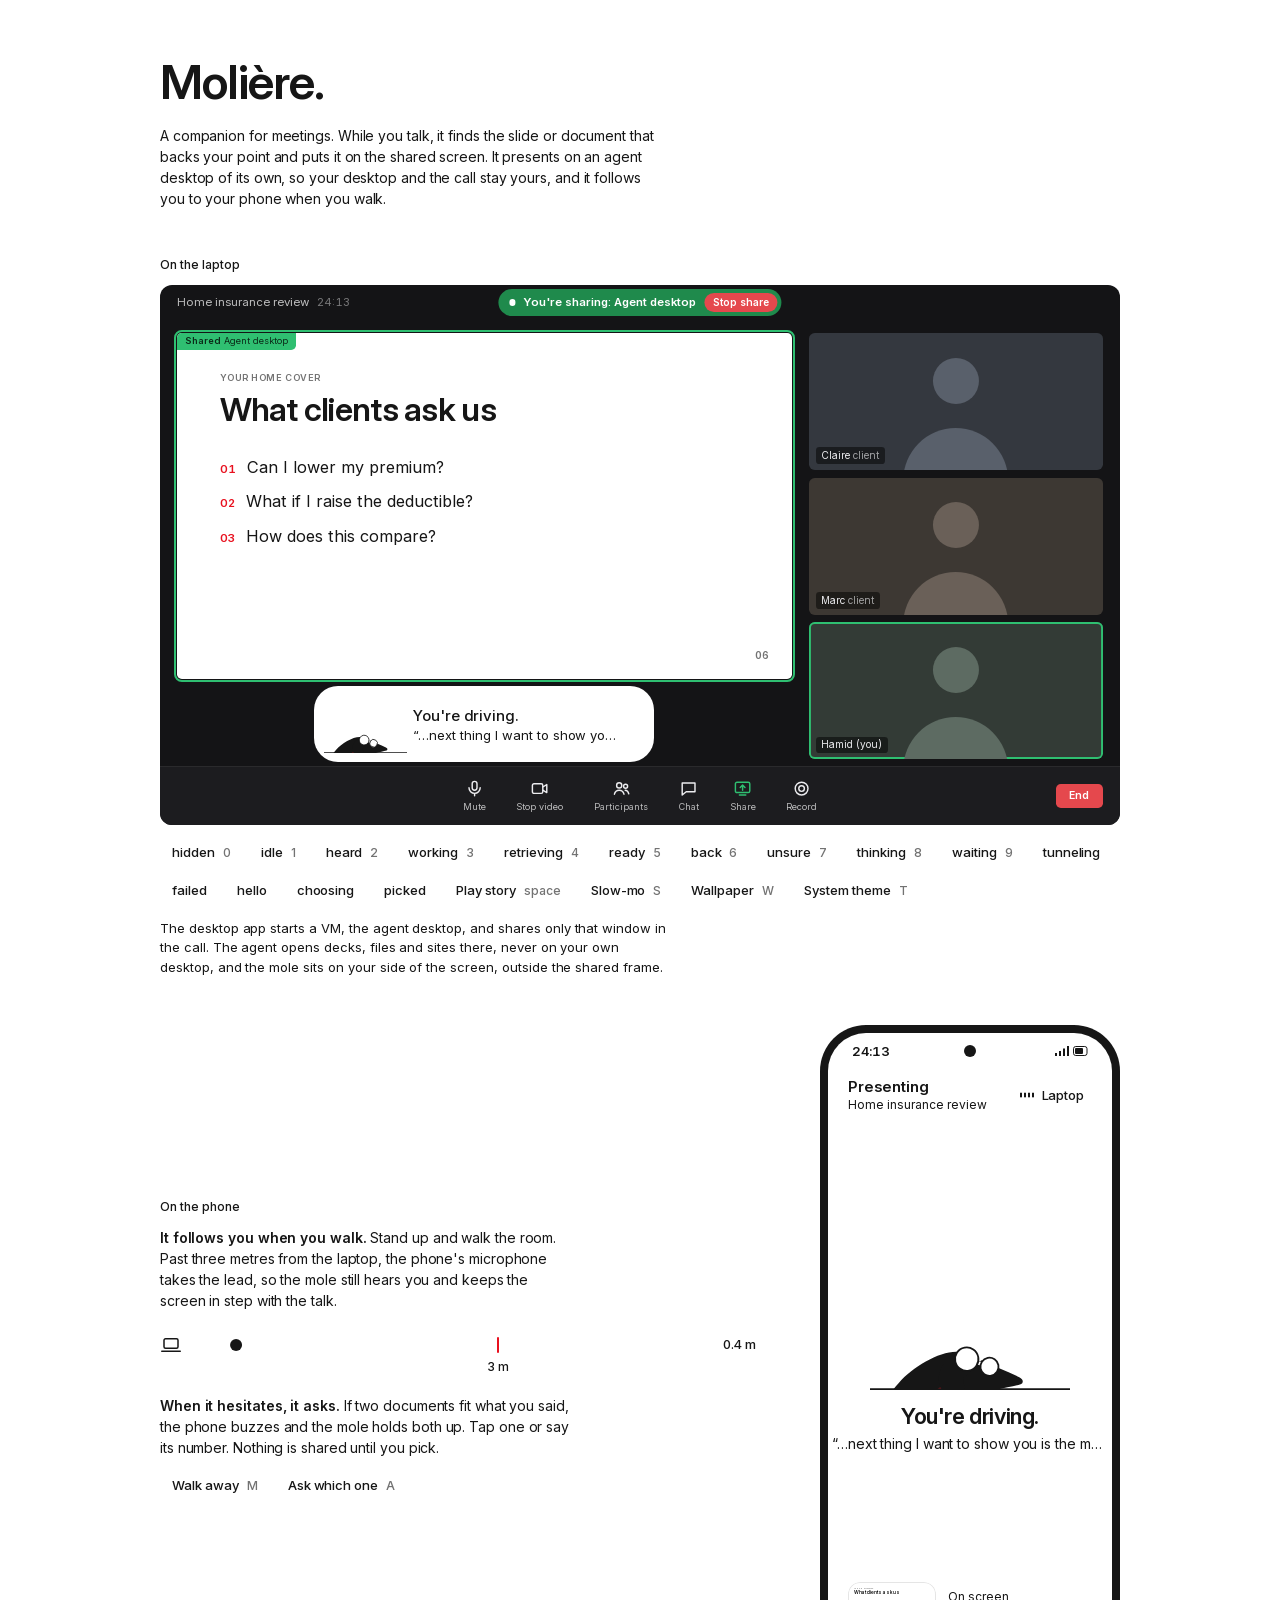
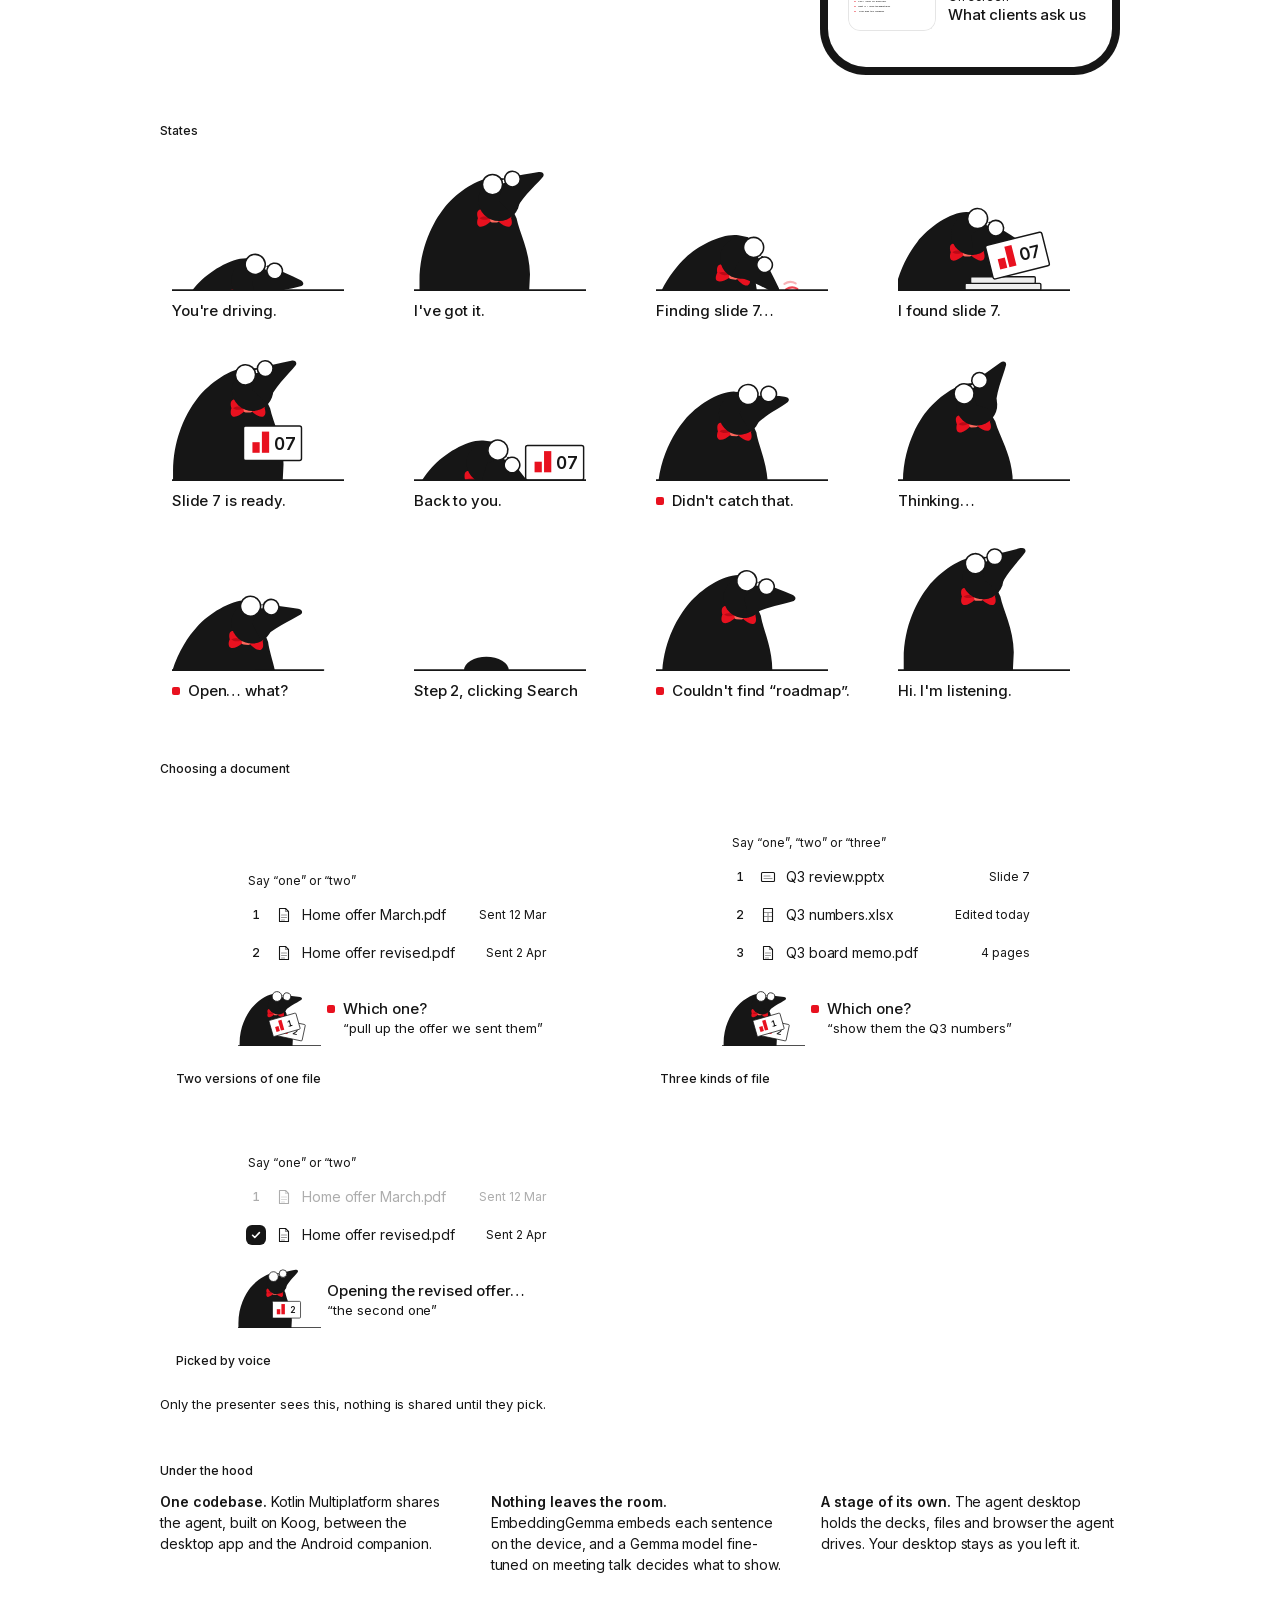
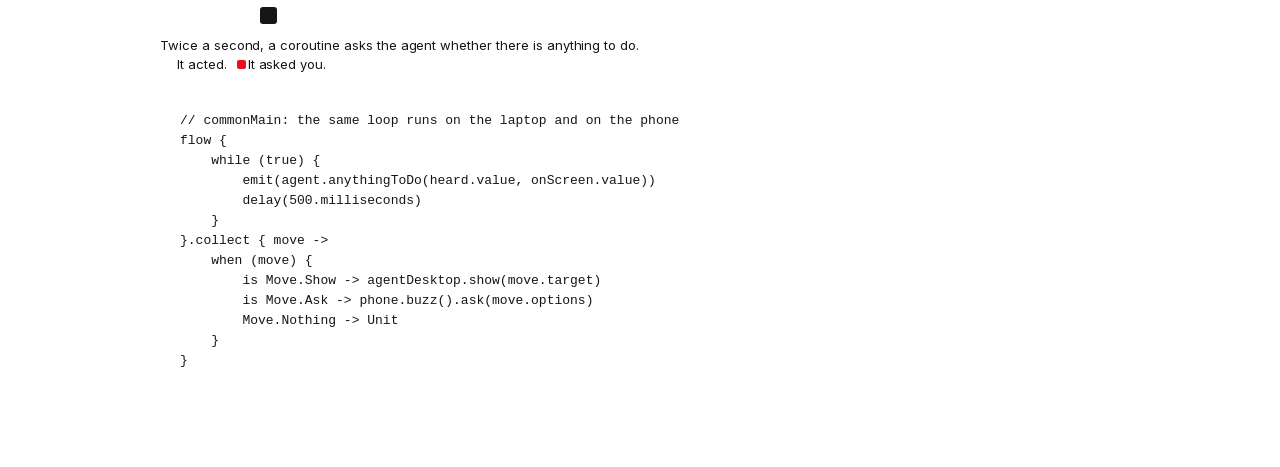
==== commit 323b942a: "Lift the page's faint greys to 3:1 and 4.5:1 and draw the phone thumbnail's edge over the slide" ====
--- a/mole/index.html
+++ b/mole/index.html
@@ -74,21 +74,21 @@
   .screen[data-slide=offer] .z-slide[data-name=offer], .screen[data-slide=video] .z-slide[data-name=video] { opacity: 1; }
 
   .z-deck { padding: 4.2cqw 4.4cqw; box-sizing: border-box; display: flex; flex-direction: column; }
-  .z-kicker { font: 600 .95cqw/1 var(--sans); letter-spacing: .06em; text-transform: uppercase; color: oklch(from var(--deck-ink) l c h / .45); }
+  .z-kicker { font: 600 .95cqw/1 var(--sans); letter-spacing: .06em; text-transform: uppercase; color: oklch(from var(--deck-ink) l c h / .6); }
   .z-deck h3 { font: 600 3.4cqw/1.1 var(--sans); letter-spacing: -0.022em; margin: 1cqw 0 0; }
-  .z-page { position: absolute; right: 2.4cqw; bottom: 1.8cqw; font: 600 1.1cqw/1 var(--sans); font-variant-numeric: tabular-nums; color: oklch(from var(--deck-ink) l c h / .5); }
+  .z-page { position: absolute; right: 2.4cqw; bottom: 1.8cqw; font: 600 1.1cqw/1 var(--sans); font-variant-numeric: tabular-nums; color: oklch(from var(--deck-ink) l c h / .6); }
   .z-points { list-style: none; margin: 3cqw 0 0; padding: 0; display: grid; gap: 1.4cqw; font-size: 1.7cqw; }
   .z-points b { color: var(--ember); margin-right: 1.2cqw; font-size: 1.2cqw; font-weight: 600; font-variant-numeric: tabular-nums; }
   .z-chart { margin-top: auto; height: 17cqw; display: flex; align-items: flex-end; gap: 2.4cqw; padding-left: .4cqw; border-bottom: .12cqw solid oklch(from var(--deck-ink) l c h / .3); }
   .z-chart i { width: 6.5cqw; background: oklch(from var(--deck-ink) l c h / .16); position: relative; border-radius: .2cqw .2cqw 0 0; }
   .z-chart i:last-child { background: var(--ember); }
-  .z-chart i::after { content: attr(data-year); position: absolute; left: 0; right: 0; top: 100%; margin-top: .6cqw; text-align: center; font: 500 .95cqw/1 var(--sans); font-variant-numeric: tabular-nums; color: oklch(from var(--deck-ink) l c h / .5); }
+  .z-chart i::after { content: attr(data-year); position: absolute; left: 0; right: 0; top: 100%; margin-top: .6cqw; text-align: center; font: 500 .95cqw/1 var(--sans); font-variant-numeric: tabular-nums; color: oklch(from var(--deck-ink) l c h / .6); }
 
   .z-pdf { background: var(--pdf); }
   .z-pdf header { display: flex; justify-content: space-between; padding: .7cqw 1.6cqw .7cqw 15cqw; background: var(--pdf-bar); border-bottom: 1px solid oklch(from var(--deck-ink) l c h / .1); font-size: 1cqw; color: oklch(from var(--deck-ink) l c h / .6); }
   .z-sheet { position: absolute; left: 50%; translate: -50% 0; top: 4.4cqw; width: 30cqw; height: 40cqw; padding: 2.6cqw 2.8cqw; box-sizing: border-box; background: var(--white); }
   .z-sheet h4 { font: 600 1.9cqw/1.2 var(--sans); letter-spacing: -0.018em; margin: 0; }
-  .z-sheet p { margin: .5cqw 0 2cqw; font-size: .95cqw; color: oklch(from var(--deck-ink) l c h / .5); }
+  .z-sheet p { margin: .5cqw 0 2cqw; font-size: .95cqw; color: oklch(from var(--deck-ink) l c h / .6); }
   .z-row { display: flex; justify-content: space-between; align-items: center; padding: .9cqw 0; border-top: 1px solid oklch(from var(--deck-ink) l c h / .08); font-size: 1cqw; }
   .z-row i { width: 7cqw; height: .8cqw; border-radius: .4cqw; background: oklch(from var(--deck-ink) l c h / .12); }
   .z-row.z-hot i { background: var(--ember); }
@@ -188,7 +188,9 @@
   .now > div > b { display: block; font: 500 15px/20px var(--sans); letter-spacing: -0.009em; white-space: nowrap; overflow: hidden; text-overflow: ellipsis; }
   /* A live copy of the shared frame: its slides are laid out in cqw of a 896px screen, so a container 88 / .64 px wide
      makes the frame (64cqw) exactly as wide as the thumbnail. */
-  .thumb { position: relative; height: 49.5px; border-radius: 12px; overflow: hidden; outline: 1px solid var(--outline); outline-offset: -1px; }
+  .thumb { position: relative; height: 49.5px; border-radius: 12px; overflow: hidden; }
+  /* The edge sits over the copied slide, whose positioned layers would paint over an outline. */
+  .thumb::after { content: ""; position: absolute; inset: 0; border-radius: inherit; box-shadow: inset 0 0 0 1px var(--outline); }
   .thumb-cq { width: 137.5px; container-type: inline-size; }
   .thumb-stage { position: relative; width: 64cqw; height: 36cqw; background: var(--deck); font: 1.2cqw/1.3 var(--sans); letter-spacing: 0; color-scheme: light; }
   .thumb .z-slide { opacity: 1; }
@@ -222,7 +224,7 @@
   .ticks i, .sw { aspect-ratio: 1; border-radius: 3px; background: oklch(from var(--ink) l c h / .08); transition: background-color calc(200ms * var(--slow)) ease; }
   .legend { white-space: nowrap; }
   .sw { display: inline-block; width: 9px; margin: 0 2px 0 6px; border-radius: 2px; }
-  .ticks [data-did=acted], .sw[data-did=acted] { background: oklch(from var(--ink) l c h / .45); }
+  .ticks [data-did=acted], .sw[data-did=acted] { background: oklch(from var(--ink) l c h / .5); }
   .ticks [data-did=asked], .sw[data-did=asked] { background: var(--ember); }
   .ticks [data-now] { background: var(--ink); }
   pre { margin: 20px 0 0; padding: 16px 20px; border-radius: 12px; background: var(--fill); font: 13px/20px var(--mono); letter-spacing: 0; overflow-x: auto; }
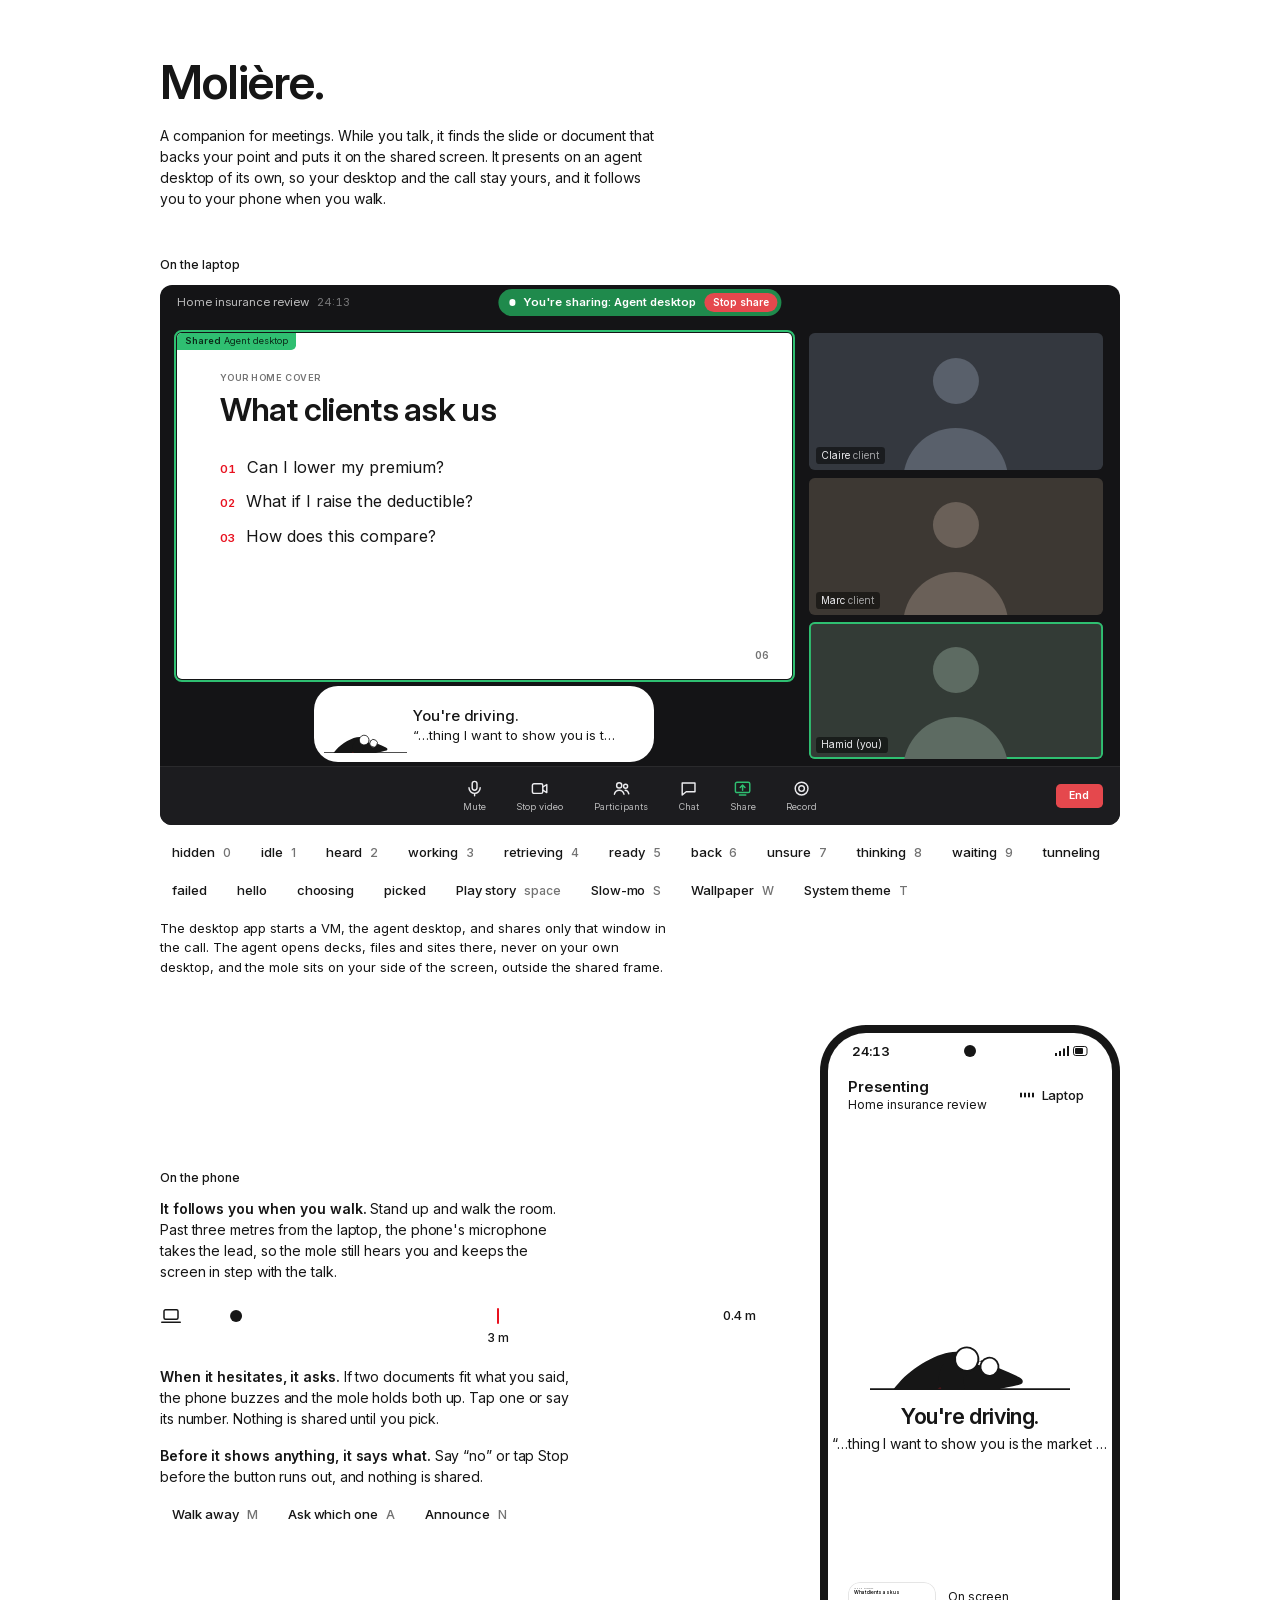
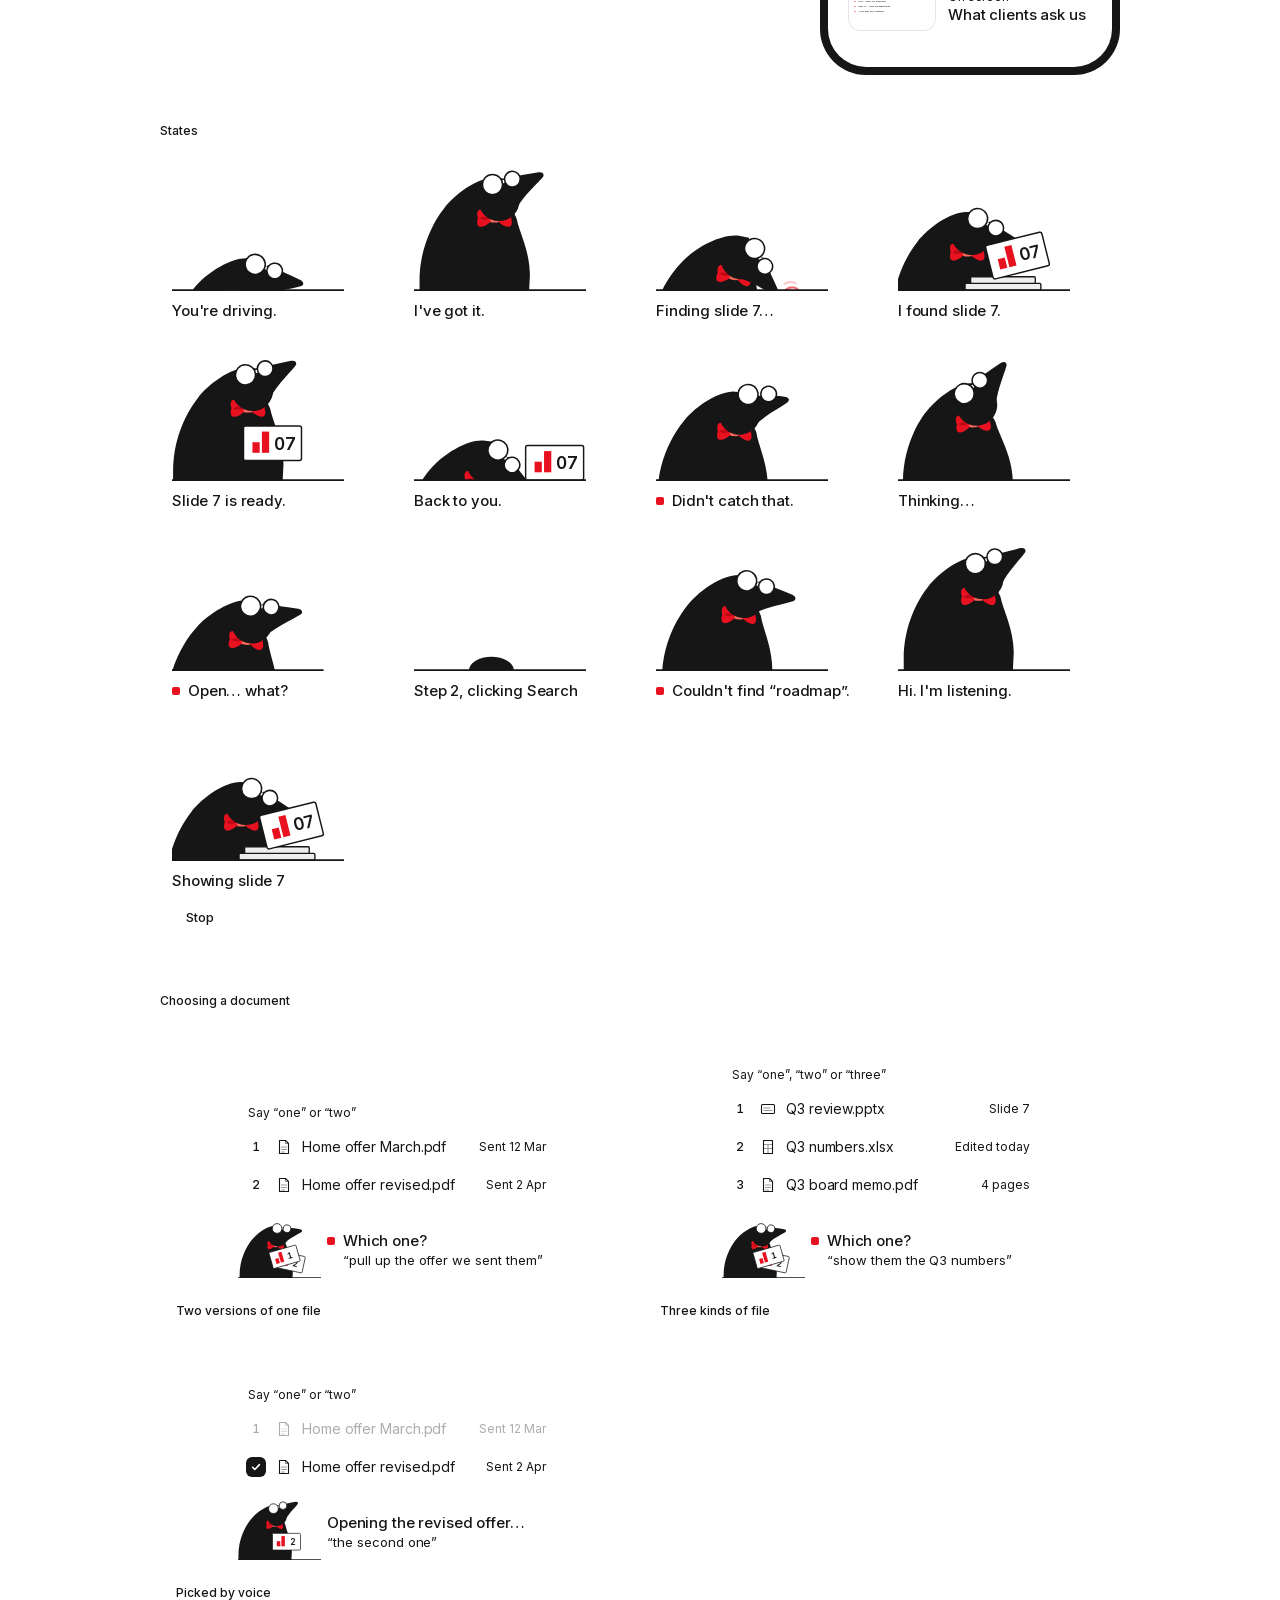
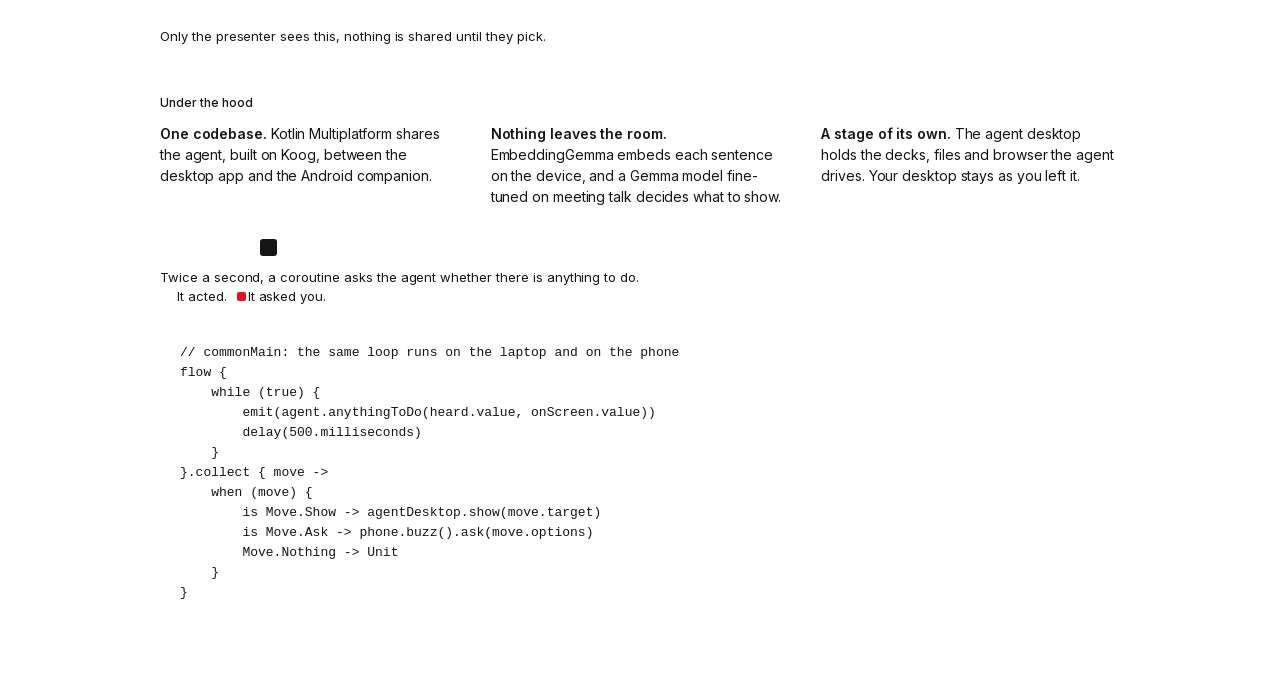
==== commit 6d5d8804: "Add the announce to the web mole: what it is about to show, a Stop that drains as time runs out, and" ====
--- a/mole/index.html
+++ b/mole/index.html
@@ -125,6 +125,7 @@
 
   .pocket { display: grid; grid-template-columns: 1fr 300px; gap: 64px; align-items: center; }
   .copy p { margin: 0; max-width: 46ch; }
+  .copy p + p { margin-top: 16px; }
   .copy b { font-weight: 600; }
 
   .range { display: grid; grid-template-columns: auto 1fr 5ch; align-items: center; gap: 14px; margin: 20px 0 36px; }
@@ -182,6 +183,11 @@
   .phone .mole-key, .phone .mole-glyph { grid-row: 1 / 3; }
   .phone .mole-name { align-self: end; }
   .phone .mole-meta { grid-column: 3; align-self: start; }
+  .phone .mole-say { left: 0; height: 20px; font-size: 14px; line-height: 20px; letter-spacing: -0.006em; }
+  /* The announce's stop is a thumb's target, low on the screen where the options would open. It floats there, so the
+     mole stays where it is. */
+  .phone .mole-bar { position: relative; }
+  .phone .mole-stop { position: absolute; left: 14px; right: 14px; bottom: 16px; height: 56px; margin: 0; border-radius: 28px; font-size: 15px; font-weight: 600; line-height: 56px; letter-spacing: -0.009em; }
 
   .now { flex: none; display: grid; grid-template-columns: 88px minmax(0, 1fr); gap: 12px; align-items: center; margin: 0 12px 28px; padding: 8px; }
   .now > div > small { display: block; font-size: 12px; line-height: 16px; letter-spacing: 0; color: var(--muted); }
@@ -209,6 +215,8 @@
   .sheet .mole-title > span { white-space: normal; }
   .sheet .mole-text .mole-words { --wy: 0px; }
   .sheet .mole-text .mole-dot { translate: none; }
+  .sheet .mole-say { display: none; }
+  .sheet .mole-stop { align-self: flex-start; margin: 0; }
 
   /* Choosing cells show the whole bar as it looks on screen, bottom-aligned so the panels' heights compare. */
   .choices { display: grid; grid-template-columns: repeat(auto-fill, minmax(380px, 1fr)); gap: 8px; }
@@ -317,6 +325,7 @@
         <output id="dist">0.4 m</output>
       </div>
       <p><b>When it hesitates, it asks.</b> If two documents fit what you said, the phone buzzes and the mole holds both up. Tap one or say its number. Nothing is shared until you pick.</p>
+      <p><b>Before it shows anything, it says what.</b> Say “no” or tap Stop before the button runs out, and nothing is shared.</p>
       <div class="controls" id="pocketControls"></div>
     </div>
 
@@ -406,19 +415,26 @@
     { label: "Picked by voice", state: "picked", words: { title: "Opening the revised offer…", heard: "the second one", options: OFFERS, pick: 1 } },
   ];
 
+  // The announce: retrieving with the one thing it is about to show, shown when the time is up unless stopped.
+  const ANNOUNCE = { title: "Showing slide 7", heard: LINE, options: [{ name: "Market size", meta: "Slide 7", kind: "slides" }], timeout: 2500 };
+
   const LIVE = { ...SAMPLES, choosing: CHOICES[0].words, picked: CHOICES[2].words };
   const KEYS = ["hidden", ...Object.keys(LIVE)];
   const SHOWN = { slide6: "What clients ask us", slide7: "Market size", video: "Robot gripper demo" };
 
-  for (const [state, words] of Object.entries(SAMPLES)) {
-    const pick = Object.assign(document.createElement("button"), { onclick: () => show(state, { card: "07", ...words }) });
-    pick.setAttribute("aria-label", `Show ${state} on the screen`);
+  const still = (label, state, words, onclick) => {
+    const pick = Object.assign(document.createElement("button"), { onclick });
+    pick.setAttribute("aria-label", `Show ${label} on the screen`);
     const bar = Mole.create(document.createElement("div"));
     bar.el.setAttribute("aria-hidden", "true");
     bar.set(state, { card: "07", ...words });
     pick.append(bar.el);
     sheet.append(pick);
-  }
+    return bar;
+  };
+  for (const [state, words] of Object.entries(SAMPLES)) still(state, state, words, () => show(state, { card: "07", ...words }));
+  // Its countdown held at 40%, so the still shows the button draining.
+  still("the announce", "retrieving", ANNOUNCE, () => announce()).el.getAnimations({ subtree: true }).forEach(a => { a.pause(); a.currentTime = 1000; });
 
   for (const { label, state, words } of CHOICES) {
     const cell = Object.assign(document.createElement("button"), { onclick: () => show(state, words) });
@@ -492,13 +508,29 @@
     if (state === "ready") present("slide7");
   }
 
-  // Clicking a row, on the bar or the phone, plays the rest: it opens, lands on screen, and hands back.
+  // Clicking a row, on the bar or the phone, plays the rest: it opens, lands on screen, and hands back. Stop (-1) on an
+  // announce hands back with nothing shown.
   async function pickLive(i) {
     const beat = beats(++run), chosen = liveOptions[i];
     if (chosen) pdfName.textContent = chosen.name;
     try {
+      if (i < 0) {
+        await beat("back", { heard: "" }, 1500);
+        return await beat("idle", { heard: "" }, 0);
+      }
       await beat("picked", { pick: i, title: `Opening the ${["first", "second", "third"][i] ?? "chosen"} one…`, heard: "" }, 1100);
       await beat("ready", { title: "It's on screen." }, 1600, chosen?.kind === "slides" ? "slide7" : "offer");
+      await beat("back", { heard: "" }, 1500);
+      await beat("idle", { heard: "" }, 0);
+    } catch {}
+  }
+
+  // Says what it will show, shows it when the time is up, and hands back; Stop or a new run cuts in.
+  async function announce() {
+    const beat = beats(++run);
+    try {
+      await beat("retrieving", ANNOUNCE, ANNOUNCE.timeout);
+      await beat("ready", { title: "It's on screen." }, 1600, "slide7");
       await beat("back", { heard: "" }, 1500);
       await beat("idle", { heard: "" }, 0);
     } catch {}
@@ -519,8 +551,8 @@
       await stream("idle", "okay so the next thing I want to show you is the market size");
       await beat("heard", { title: "I've got it." }, 1000);
       await beat("working", { title: "Finding slide 7…" }, 2000);
-      await beat("retrieving", { title: "I found slide 7." }, 1300);
-      await beat("ready", { title: "Slide 7 is ready." }, 1700, "slide7");
+      await beat("retrieving", { title: ANNOUNCE.title, options: ANNOUNCE.options, timeout: ANNOUNCE.timeout }, ANNOUNCE.timeout);
+      await beat("ready", { title: "It's on screen." }, 1700, "slide7");
       await beat("back", { heard: "" }, 1500);
       await beat("hidden", {}, 1200);
       await step(() => walk(true), 1500);
@@ -581,6 +613,7 @@
   themeButton.dataset.theme = "System";
   const walkButton = button(pocketControls, "Walk away", "M", () => { run++; walk(phone.dataset.mic === "laptop"); });
   button(pocketControls, "Ask which one", "A", () => show("choosing", CHOICES[0].words));
+  button(pocketControls, "Announce", "N", announce);
 
   addEventListener("keydown", e => {
     if (e.metaKey || e.ctrlKey || e.altKey) return;
@@ -592,9 +625,12 @@
     else if (e.key === "t") nextTheme();
     else if (e.key === "m") walkButton.click();
     else if (e.key === "a") show("choosing", CHOICES[0].words);
+    else if (e.key === "n") announce();
   });
 
-  // The loop strip: a cursor sweeps the cells, and each cell keeps what the agent answered at that tick.
+  // The loop strip: a cursor sweeps the cells, and each cell keeps what the agent answered at that tick. Held by
+  // reference, since the comparison harness replaces the page's body and the loop keeps running.
+  const ticks = document.querySelector("#ticks");
   for (let i = 0; i < 48; i++) ticks.append(document.createElement("i"));
   const ACTED = new Set(["heard", "working", "retrieving", "tunneling", "ready", "picked"]), ASKED = new Set(["choosing", "waiting", "unsure"]);
   let tick = 0;
--- a/mole/mole.css
+++ b/mole/mole.css
@@ -22,7 +22,7 @@
   --sage: oklch(0.7185 0.053 150.25); /* unused here: slides.html still draws its bullets with it */
   --hairline: oklch(from var(--ink) l c h / .1);
   --rule: oklch(from var(--ink) l c h / .08);
-  --wash: oklch(from var(--ink) l c h / .06); /* a picked row */
+  --wash: oklch(from var(--ink) l c h / .06); /* a picked row, the stop button's track */
   --hover: oklch(from var(--ink) l c h / .04);
   --hint: oklch(from var(--ink) l c h / .6);
   --heard: oklch(from var(--ink) l c h / .66);
@@ -191,6 +191,7 @@
 .mole-words {
   --wx: -16px;
   --wy: 0px;
+  position: relative;
   padding-left: 16px;
   transform: translate(var(--wx), var(--wy));
   transition: transform calc(260ms * var(--slow)) var(--ease-out);
@@ -218,6 +219,64 @@
 .mole-heard::before { content: "\201C"; }
 .mole-heard::after { content: "\201D"; }
 
+/* -- the announce ---------------------------------------------------------------------------------------------- */
+
+/* Retrieving with one option: the mole is about to show it and will unless you stop it, by voice or with the button,
+   whose ink drains to the left as the time runs out. It asks nothing of you, so it stays ink, not red, and the bar
+   keeps its size: it usually runs while you are still talking. */
+.mole-say {
+  position: absolute;
+  left: 16px;
+  right: 0;
+  bottom: 0;
+  height: 16px;
+  font-size: 13px;
+  font-weight: 400;
+  line-height: 16px;
+  letter-spacing: -0.003em;
+  color: var(--hint);
+  white-space: nowrap;
+  overflow: hidden;
+  text-overflow: ellipsis;
+  opacity: 0;
+  transition: opacity calc(200ms * var(--slow)) var(--ease-out);
+}
+.mole-bar[data-announce] .mole-say { opacity: 1; }
+.mole-bar[data-announce] .mole-heard { opacity: 0; }
+.mole-bar[data-announce] .mole-text .mole-words { --wy: 0px; }
+
+.mole-stop {
+  position: relative;
+  display: none;
+  flex: none;
+  box-sizing: border-box;
+  height: 32px;
+  margin: 0 0 0 8px;
+  padding: 0 14px;
+  border: 0;
+  border-radius: 16px;
+  background: var(--wash);
+  color: var(--ink);
+  font: inherit;
+  font-size: 13px;
+  line-height: 32px;
+  letter-spacing: -0.003em;
+  text-align: center;
+  opacity: 0;
+  transition: opacity calc(160ms * var(--slow)) var(--ease-out), scale calc(160ms * var(--slow)) var(--ease-out),
+    display calc(160ms * var(--slow)) allow-discrete;
+}
+.mole-bar[data-announce] .mole-stop {
+  display: block;
+  opacity: 1;
+  @starting-style { opacity: 0; }
+}
+.mole-drain { position: absolute; inset: 0; border-radius: inherit; background: var(--ink); color: var(--paper); }
+button.mole-stop { cursor: pointer; }
+button.mole-stop::before { content: ""; position: absolute; inset: -4px; } /* a 40px target */
+button.mole-stop:active { scale: .96; }
+button.mole-stop:focus-visible { outline: 2px solid var(--ink); outline-offset: 2px; }
+
 @media (prefers-reduced-motion: reduce) {
   .mole-bar, .mole-words, .mole-dot { transition-property: opacity !important; }
   .mole-opts { transition: none; }
